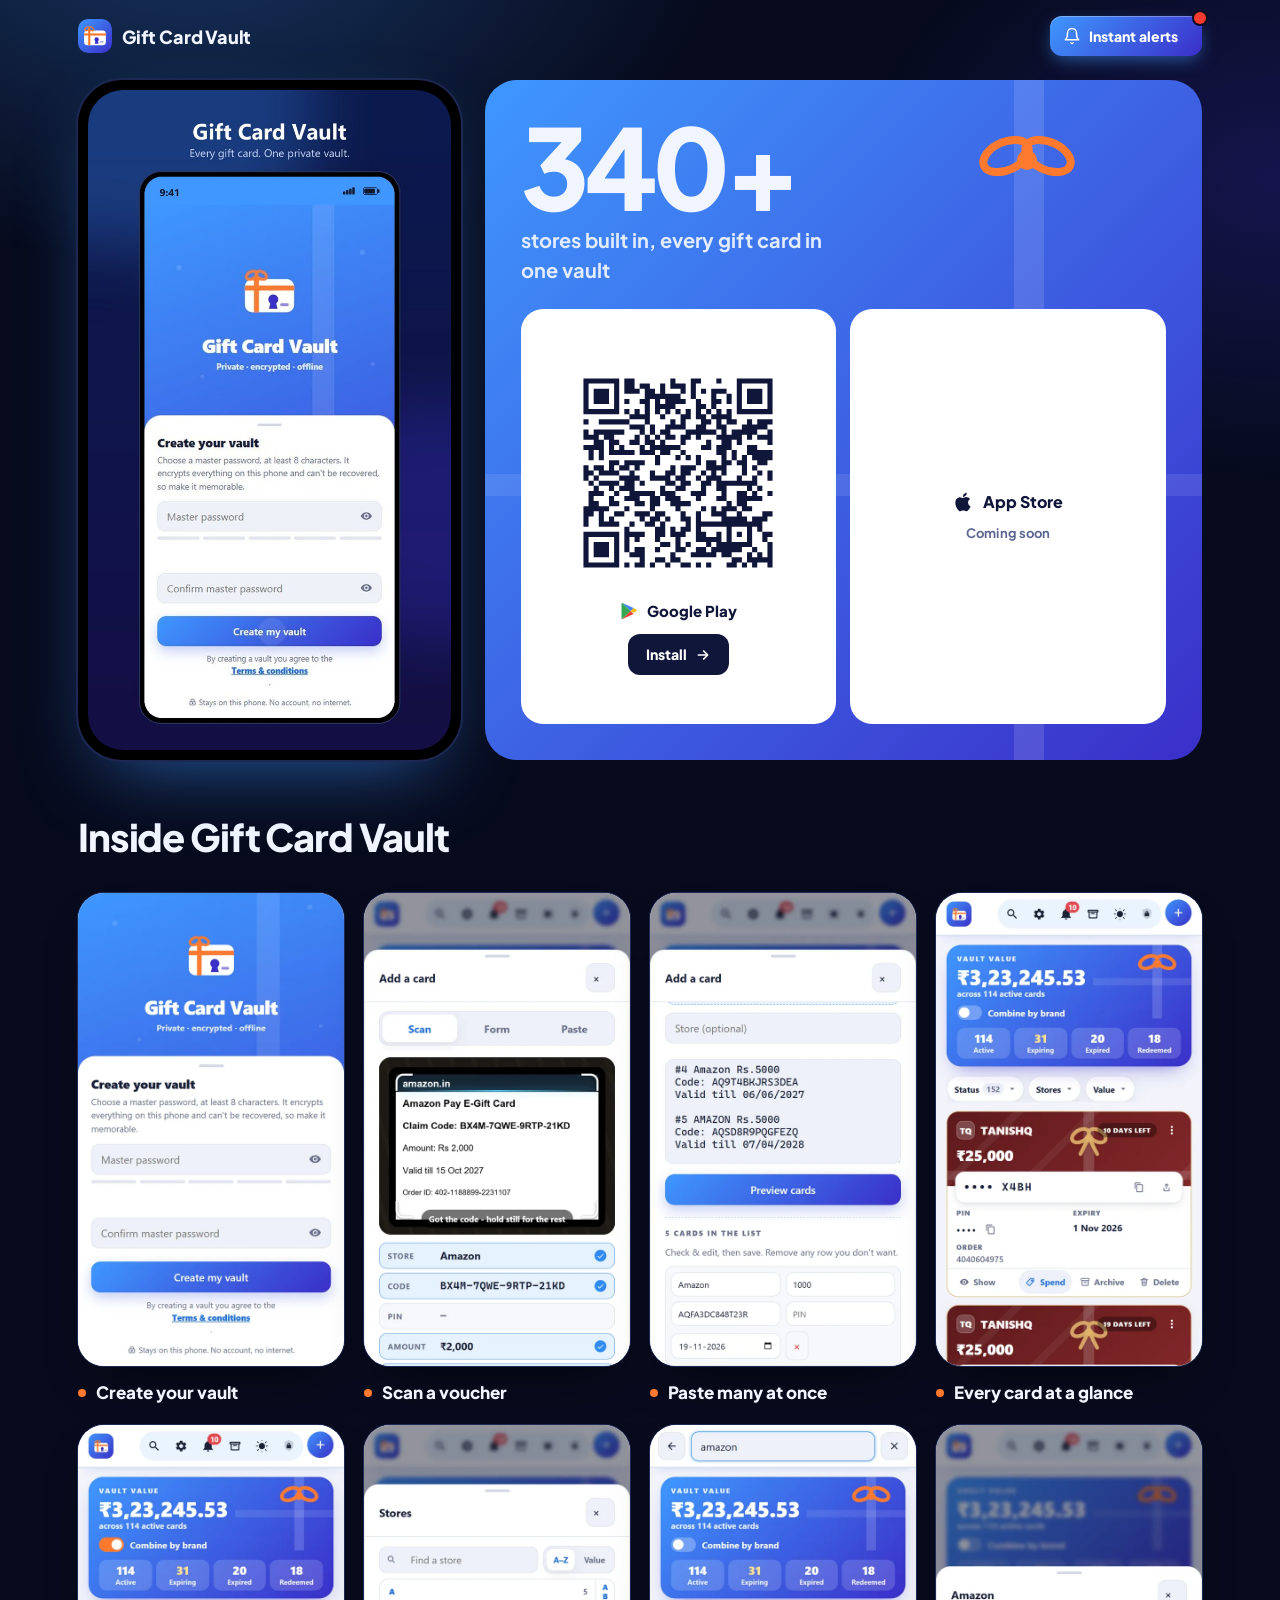
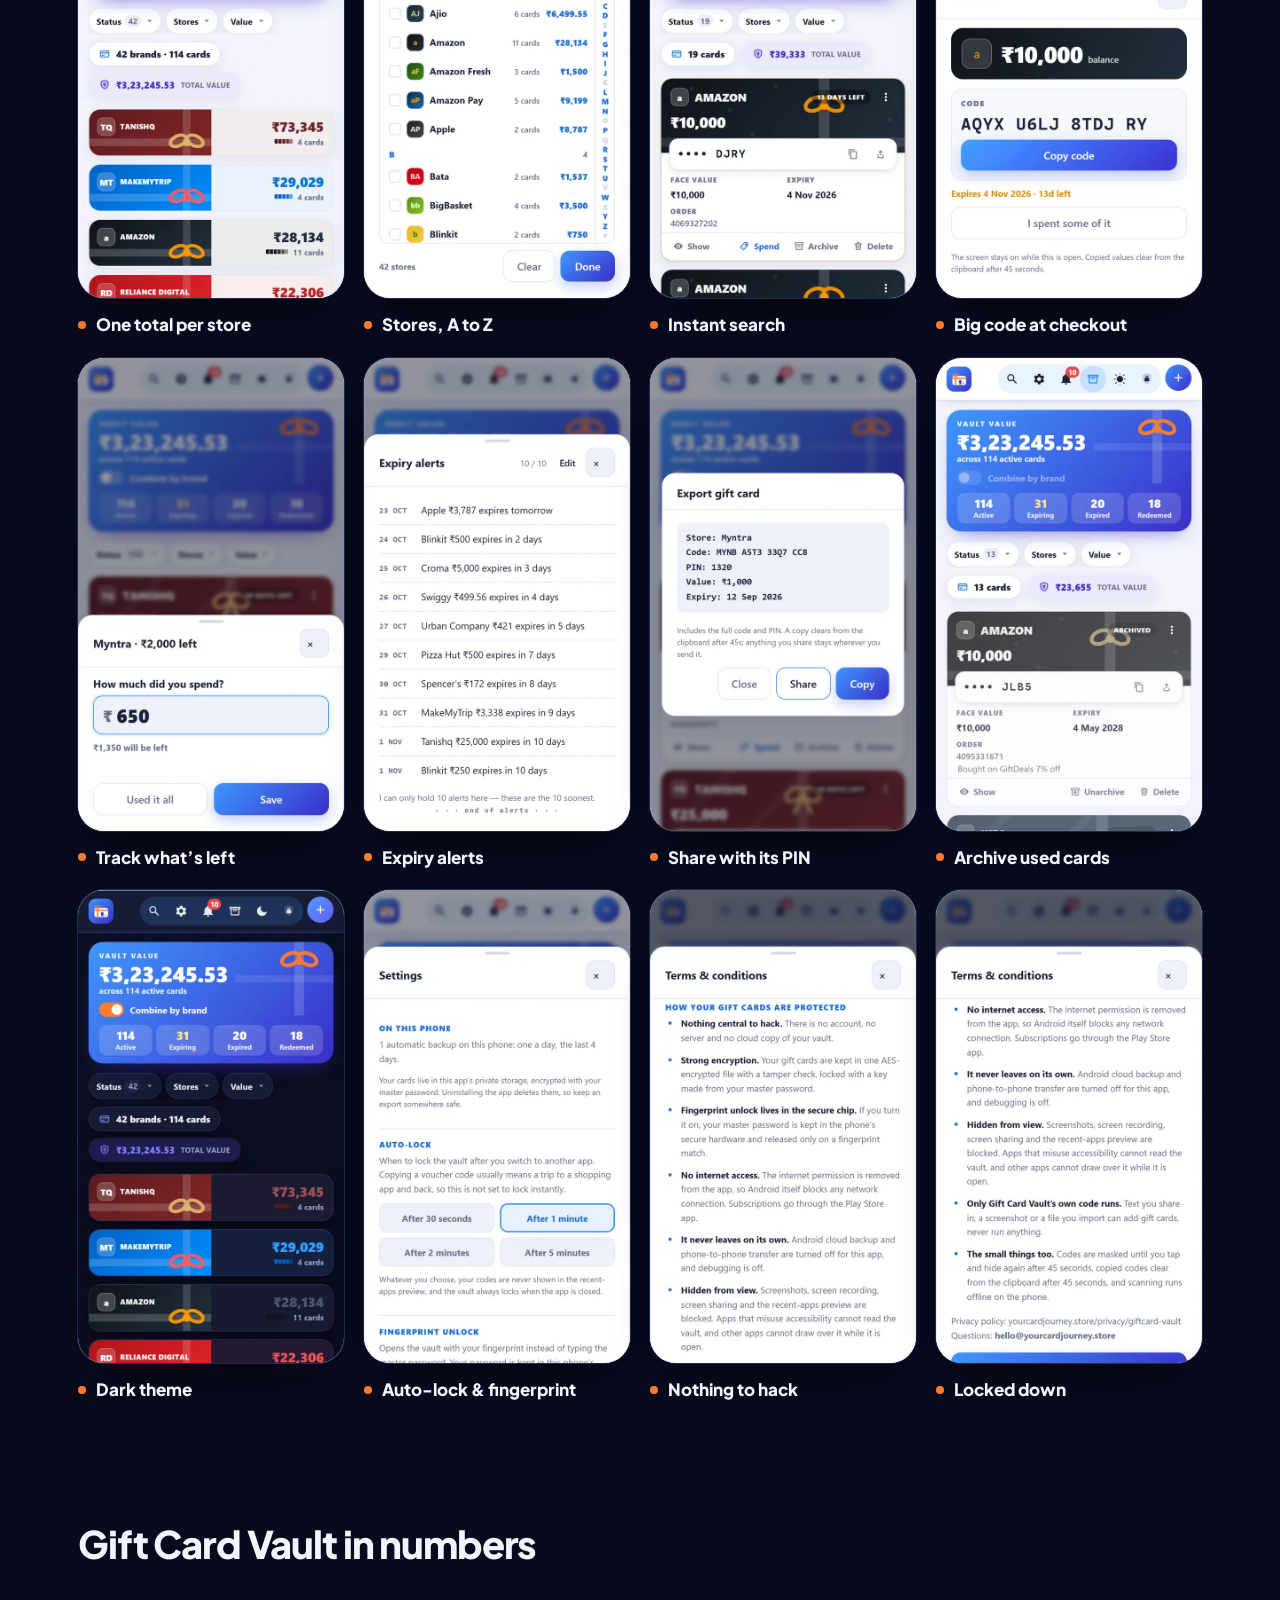
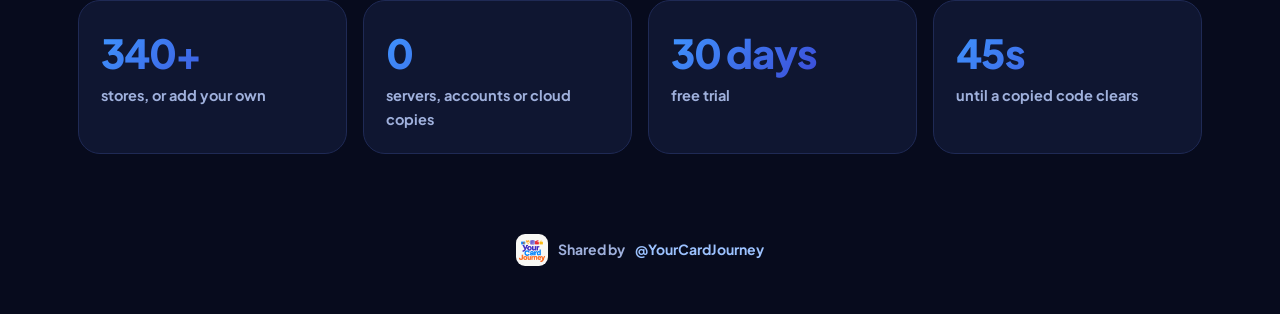
==== index.html @ 7cf3e516 "Header: Instant alerts bell (WhatsApp channel) with red badge Same bell as the other boards, filled " ====
<!doctype html>
<html lang="en">
<head>
<meta charset="utf-8">
<meta name="viewport" content="width=device-width, initial-scale=1">
<title>Gift Card Vault at a Glance</title>
<meta name="description" content="Gift Card Vault by YourCardJourney. Every gift card, one total per store, expiry alerts. Offline and encrypted.">
<meta name="color-scheme" content="dark">
<!-- Link preview for WhatsApp, X, LinkedIn -->
<meta property="og:type" content="website">
<meta property="og:site_name" content="YourCardJourney">
<meta property="og:url" content="https://giftcardvault.yourcardjourney.store/">
<meta property="og:title" content="Gift Card Vault: every gift card, one total per store">
<meta property="og:description" content="340+ stores built in. Scan or paste vouchers, see each store's total, get expiry alerts. No internet, no account, no cloud.">
<meta property="og:image" content="https://giftcardvault.yourcardjourney.store/assets/og-gift.jpg">
<meta property="og:image:secure_url" content="https://giftcardvault.yourcardjourney.store/assets/og-gift.jpg">
<meta property="og:image:type" content="image/jpeg">
<meta property="og:image:width" content="1200">
<meta property="og:image:height" content="630">
<meta property="og:image:alt" content="Gift Card Vault app screens: every gift card, one total per store">
<meta name="twitter:card" content="summary_large_image">
<meta name="twitter:site" content="@YourCardJourney">
<meta name="twitter:title" content="Gift Card Vault: every gift card, one total per store">
<meta name="twitter:description" content="340+ stores built in. No internet, no account, no cloud.">
<meta name="twitter:image" content="https://giftcardvault.yourcardjourney.store/assets/og-gift.jpg">
<link rel="icon" href="assets/favicon.svg" type="image/svg+xml">
<link rel="preconnect" href="https://fonts.googleapis.com">
<link rel="preconnect" href="https://fonts.gstatic.com" crossorigin>
<link href="https://fonts.googleapis.com/css2?family=Plus+Jakarta+Sans:wght@500;700;800&display=swap" rel="stylesheet">
<style>
/* Gift Card Vault's "Ocean" (#3f97ff -> #3a2fc9) with the ribbon orange -
   the same page as cardvault.yourcardjourney.store, in this app's colours. */
:root{
  --bg:#070b1d; --panel:#0f1631; --line:#1f2a55;
  --text:#f1f5ff; --muted:#9fb0dc;
  --o1:#3f97ff; --o2:#3d63e4; --o3:#3a2fc9; --ribbon:#ff7a2f;
  --grad:linear-gradient(135deg,var(--o1),var(--o2) 50%,var(--o3));
  --hero-h:clamp(460px,76vh,680px);
}
*{box-sizing:border-box;margin:0}
body{background:var(--bg);color:var(--text);font:500 16px/1.5 "Plus Jakarta Sans",system-ui,sans-serif;-webkit-font-smoothing:antialiased;overflow-x:hidden}
body::before{content:"";position:fixed;inset:0;z-index:-1;pointer-events:none;
  background:radial-gradient(900px 600px at 15% -10%,rgba(63,151,255,.30),transparent 60%),
             radial-gradient(700px 500px at 100% 20%,rgba(58,47,201,.28),transparent 60%)}
img{display:block;max-width:100%}
.wrap{max-width:1180px;margin:0 auto;padding:0 16px}
@media(min-width:720px){.wrap{padding:0 28px}}

/* header */
.top{display:flex;align-items:center;gap:10px;height:72px}
.top img{width:34px;height:34px;border-radius:10px}
.top b{font-weight:800;font-size:18px;letter-spacing:-.01em;white-space:nowrap}

/* instant alerts: the WhatsApp channel, the same bell as the other boards -
   filled in this app's colours, halo pulse, a swing every few seconds, red badge */
.alert{margin-left:auto;position:relative;isolation:isolate;display:inline-flex;align-items:center;gap:8px;height:40px;padding:0 16px 0 13px;border-radius:12px;background:var(--grad);color:#fff;text-decoration:none;font-weight:800;font-size:14px;white-space:nowrap;box-shadow:0 6px 18px -4px rgba(63,151,255,.6),inset 0 1px 0 rgba(255,255,255,.3);transition:transform .25s cubic-bezier(.34,1.56,.64,1)}
.alert:hover{transform:translateY(-1px) scale(1.04)}
.alert::after{content:"";position:absolute;inset:0;border-radius:inherit;z-index:-1;animation:alertHalo 2.4s ease-out infinite}
.alert svg{width:18px;height:18px;overflow:visible;transform-origin:12px 3px;animation:alertSwing 4.8s ease-in-out infinite}
.alert i{position:absolute;top:-4px;right:-4px;width:12px;height:12px;border-radius:50%;background:#ff3b30;box-shadow:0 0 0 2px var(--bg);animation:alertBadge 2.4s ease-in-out infinite}
@keyframes alertHalo{0%{box-shadow:0 0 0 0 rgba(63,151,255,.55)}70%,100%{box-shadow:0 0 0 10px rgba(63,151,255,0)}}
@keyframes alertSwing{0%,72%,100%{transform:rotate(0)}76%{transform:rotate(18deg)}80%{transform:rotate(-15deg)}84%{transform:rotate(10deg)}88%{transform:rotate(-6deg)}92%{transform:rotate(2deg)}}
@keyframes alertBadge{0%,100%{transform:scale(1)}50%{transform:scale(1.18)}}
@media(max-width:400px){.alert{gap:6px;padding:0 12px 0 10px;font-size:13px}}
@media(prefers-reduced-motion:reduce){.alert::after,.alert svg,.alert i{animation:none}}

/* hero: the phone and the store panel, same height */
.hero{display:grid;gap:20px;padding:8px 0 64px}
@media(min-width:900px){.hero{grid-template-columns:auto 1fr;height:var(--hero-h);gap:24px}}
.phone{position:relative;height:var(--hero-h);aspect-ratio:1080/1920;margin:0 auto;border-radius:44px;padding:10px;background:#000;box-shadow:0 0 0 2px #1d2852,0 30px 80px -30px rgba(63,151,255,.65)}
@media(max-width:899px){.phone{height:auto;width:min(340px,86vw)}}
.phone video{width:100%;height:100%;object-fit:cover;border-radius:35px;background:#000}

.stores{display:flex;flex-direction:column;border-radius:32px;background:var(--grad);padding:clamp(20px,3vw,36px);position:relative;overflow:hidden}
/* the gift ribbon, crossing the panel like a wrapped present */
.stores::before{content:"";position:absolute;right:22%;top:-10%;bottom:-10%;width:clamp(22px,2.4vw,30px);background:rgba(255,255,255,.12)}
.stores::after{content:"";position:absolute;left:-10%;right:-10%;top:58%;height:clamp(16px,1.8vw,22px);background:rgba(255,255,255,.09)}
.bow{position:absolute;right:calc(22% - 38px);top:clamp(18px,4vw,42px);width:clamp(84px,9vw,110px);z-index:1}
.big{position:relative;z-index:1}
.big .n{font-size:clamp(64px,9vw,112px);font-weight:800;line-height:.9;letter-spacing:-.05em}
.big .l{font-size:clamp(16px,1.7vw,20px);font-weight:700;color:#e3ecff;margin-top:8px;max-width:22ch}
.soon{position:relative;z-index:1;display:grid;grid-template-columns:1fr 1fr;gap:14px;margin-top:auto;padding-top:24px}
.chip{background:#fff;color:#10163a;border-radius:22px;padding:clamp(16px,2vw,24px);display:flex;flex-direction:column;align-items:center;justify-content:center;gap:10px;text-align:center}
.chip span{display:flex;align-items:center;gap:8px;font-weight:800;font-size:16px}
.chip svg{width:22px;height:22px}
.chip small{font-weight:700;font-size:13px;color:#5a6690;letter-spacing:.02em}
@media(min-width:900px){.soon{flex:1;min-height:0}.chip{min-height:0}}
.qr{background:#fff;color:#10163a;border-radius:22px;padding:clamp(12px,1.6vw,18px);text-decoration:none;display:flex;flex-direction:column;align-items:center;justify-content:center;gap:12px;transition:transform .15s}
.qr:hover{transform:translateY(-2px)}
.qr img{width:100%;max-width:240px;aspect-ratio:1;image-rendering:pixelated}
.qr span{display:flex;align-items:center;gap:8px;font-weight:800;font-size:15px}
.qr svg{width:20px;height:20px}
.qr .install{display:inline-flex;align-items:center;gap:8px;background:#10163a;color:#fff;font-weight:800;font-size:14px;padding:10px 18px;border-radius:12px;transition:background .15s}
.qr:hover .install{background:#3d63e4}
.qr .install .arr{width:16px;height:16px}
@media(min-width:900px){.qr{min-height:0}.qr img{width:auto;height:clamp(110px,calc(var(--hero-h) - 410px),230px)}}

/* screens */
section{padding:56px 0}
h2{font-size:clamp(26px,3.4vw,38px);font-weight:800;letter-spacing:-.03em;margin-bottom:28px}
.feats{display:grid;grid-template-columns:repeat(4,1fr);gap:20px}
@media(max-width:1000px){.feats{grid-template-columns:repeat(2,1fr)}}
@media(max-width:560px){.feats{display:flex;overflow-x:auto;scroll-snap-type:x mandatory;margin:0 -16px;padding:0 16px 8px;scrollbar-width:none}.feats::-webkit-scrollbar{display:none}.feat{flex:none;width:78vw;scroll-snap-align:center}}
.feat figure{aspect-ratio:1080/1920;border-radius:26px;overflow:hidden;background:#f2f4fb;box-shadow:0 0 0 1px var(--line),0 24px 50px -24px rgba(0,0,0,.8)}
.feat figure img{width:100%;height:100%;object-fit:cover;object-position:top}
.feat p{margin-top:14px;font-weight:800;font-size:17px;display:flex;align-items:center;gap:10px}
.feat p i{width:8px;height:8px;border-radius:50%;background:var(--ribbon);flex:none}

/* the numbers that matter, no prose */
.facts{display:grid;grid-template-columns:repeat(4,1fr);gap:16px}
@media(max-width:820px){.facts{grid-template-columns:repeat(2,1fr)}}
.fact{padding:22px;border-radius:22px;background:var(--panel);border:1px solid var(--line)}
.fact b{display:block;font-size:clamp(28px,3.4vw,40px);font-weight:800;letter-spacing:-.03em;background:var(--grad);-webkit-background-clip:text;background-clip:text;color:transparent}
.fact span{color:var(--muted);font-weight:700;font-size:14.5px}

footer{padding:24px 0 48px;text-align:center;color:var(--muted);font-weight:700;font-size:14px;display:flex;justify-content:center;align-items:center;gap:10px}
footer img{width:32px;height:32px;border-radius:9px}
footer a{color:#9cc2ff;text-decoration:none}
</style>
</head>
<body>
<div class="wrap">

  <header class="top"><img src="assets/favicon.svg" alt=""><b>Gift Card Vault</b>
    <!-- Instant alerts: the WhatsApp channel every broadcast goes to. -->
    <a class="alert" href="https://www.whatsapp.com/channel/0029Vb6gU8QIt5rqf5Yxao0n" target="_blank" rel="noopener" title="Instant alerts on WhatsApp" aria-label="Get instant alerts on our WhatsApp channel">
      <svg viewBox="0 0 24 24" fill="none" stroke="currentColor" stroke-width="2" stroke-linecap="round" stroke-linejoin="round" aria-hidden="true"><path d="M6 8a6 6 0 0 1 12 0c0 7 3 9 3 9H3s3-2 3-9"/><path d="M10.3 21a1.94 1.94 0 0 0 3.4 0"/></svg>
      Instant alerts<i aria-hidden="true"></i>
    </a>
  </header>

  <div class="hero">
    <div class="phone">
      <video id="demo" src="assets/demo.mp4" poster="assets/poster.jpg" muted loop playsinline autoplay preload="metadata" aria-label="Gift Card Vault demo"></video>
    </div>

    <div class="stores">
      <svg class="bow" viewBox="0 0 110 70" aria-hidden="true"><g fill="none" stroke="#ff7a2f" stroke-width="8"><ellipse cx="34" cy="34" rx="24" ry="14" transform="rotate(-24 34 34)"/><ellipse cx="76" cy="34" rx="24" ry="14" transform="rotate(24 76 34)"/></g><circle cx="55" cy="38" r="10" fill="#ff7a2f"/></svg>
      <div class="big"><div class="n">340+</div><div class="l">stores built in, every gift card in one vault</div></div>
      <div class="soon">
        <a class="qr" href="https://play.google.com/store/apps/details?id=com.yourcardjourney.giftcardvault" target="_blank" rel="noopener">
          <img src="assets/qr-android.svg" alt="QR code for Google Play">
          <span><svg viewBox="0 0 24 24"><path fill="#34a853" d="M3.6 2.2 13.8 12 3.6 21.8c-.4-.2-.6-.6-.6-1.1V3.3c0-.5.2-.9.6-1.1Z"/><path fill="#fbbc04" d="m17.5 8.3 3.2 1.8c.9.5.9 1.8 0 2.3l-3.2 1.8-3.7-2.2Z"/><path fill="#4285f4" d="M13.8 12 3.6 2.2 17.5 8.3Z"/><path fill="#ea4335" d="M13.8 12 17.5 15.7 3.6 21.8Z"/></svg>Google Play</span>
          <span class="install">Install<svg class="arr" viewBox="0 0 24 24" fill="none" stroke="currentColor" stroke-width="2.5" stroke-linecap="round" stroke-linejoin="round"><path d="M5 12h14M13 6l6 6-6 6"/></svg></span>
        </a>
        <div class="chip">
          <span><svg viewBox="0 0 24 24" fill="#10163a"><path d="M16.4 12.6c0-2.6 2.1-3.8 2.2-3.9-1.2-1.8-3.1-2-3.7-2-1.6-.2-3.1.9-3.9.9-.8 0-2-.9-3.4-.9-1.7 0-3.3 1-4.2 2.6-1.8 3.1-.5 7.7 1.3 10.2.9 1.2 1.9 2.6 3.2 2.6 1.3-.1 1.8-.8 3.3-.8s2 .8 3.4.8 2.2-1.3 3.1-2.5c1-1.4 1.4-2.8 1.4-2.9-.1 0-2.7-1-2.7-4.1ZM13.9 5c.7-.9 1.2-2 1-3.2-1 0-2.3.7-3 1.6-.7.8-1.3 2-1.1 3.1 1.2.1 2.4-.6 3.1-1.5Z"/></svg>App Store</span>
          <small>Coming soon</small>
        </div>
      </div>
    </div>
  </div>

  <section>
    <h2>Inside Gift Card Vault</h2>
    <div class="feats">
      <div class="feat"><figure><img src="assets/00-welcome.webp" alt="" loading="lazy"></figure><p><i></i>Create your vault</p></div>
      <div class="feat"><figure><img src="assets/04-scan.webp" alt="" loading="lazy"></figure><p><i></i>Scan a voucher</p></div>
      <div class="feat"><figure><img src="assets/08-paste.webp" alt="" loading="lazy"></figure><p><i></i>Paste many at once</p></div>
      <div class="feat"><figure><img src="assets/01-home.webp" alt="" loading="lazy"></figure><p><i></i>Every card at a glance</p></div>
      <div class="feat"><figure><img src="assets/02-combine.webp" alt="" loading="lazy"></figure><p><i></i>One total per store</p></div>
      <div class="feat"><figure><img src="assets/03-stores.webp" alt="" loading="lazy"></figure><p><i></i>Stores, A to Z</p></div>
      <div class="feat"><figure><img src="assets/09-search.webp" alt="" loading="lazy"></figure><p><i></i>Instant search</p></div>
      <div class="feat"><figure><img src="assets/05-checkout.webp" alt="" loading="lazy"></figure><p><i></i>Big code at checkout</p></div>
      <div class="feat"><figure><img src="assets/10-spend.webp" alt="" loading="lazy"></figure><p><i></i>Track what&rsquo;s left</p></div>
      <div class="feat"><figure><img src="assets/06-alerts.webp" alt="" loading="lazy"></figure><p><i></i>Expiry alerts</p></div>
      <div class="feat"><figure><img src="assets/07-export.webp" alt="" loading="lazy"></figure><p><i></i>Share with its PIN</p></div>
      <div class="feat"><figure><img src="assets/11-archive.webp" alt="" loading="lazy"></figure><p><i></i>Archive used cards</p></div>
      <div class="feat"><figure><img src="assets/12-dark.webp" alt="" loading="lazy"></figure><p><i></i>Dark theme</p></div>
      <div class="feat"><figure><img src="assets/13-settings.webp" alt="" loading="lazy"></figure><p><i></i>Auto-lock &amp; fingerprint</p></div>
      <div class="feat"><figure><img src="assets/14-security-a.webp" alt="" loading="lazy"></figure><p><i></i>Nothing to hack</p></div>
      <div class="feat"><figure><img src="assets/15-security-b.webp" alt="" loading="lazy"></figure><p><i></i>Locked down</p></div>
    </div>
  </section>

  <section>
    <h2>Gift Card Vault in numbers</h2>
    <div class="facts">
      <div class="fact"><b>340+</b><span>stores, or add your own</span></div>
      <div class="fact"><b>0</b><span>servers, accounts or cloud copies</span></div>
      <div class="fact"><b>30 days</b><span>free trial</span></div>
      <div class="fact"><b>45s</b><span>until a copied code clears</span></div>
    </div>
  </section>

</div>

<footer><img src="assets/ycj.png" alt="">Shared by <a href="https://x.com/YourCardJourney" target="_blank" rel="noopener">@YourCardJourney</a></footer>
</body>
</html>
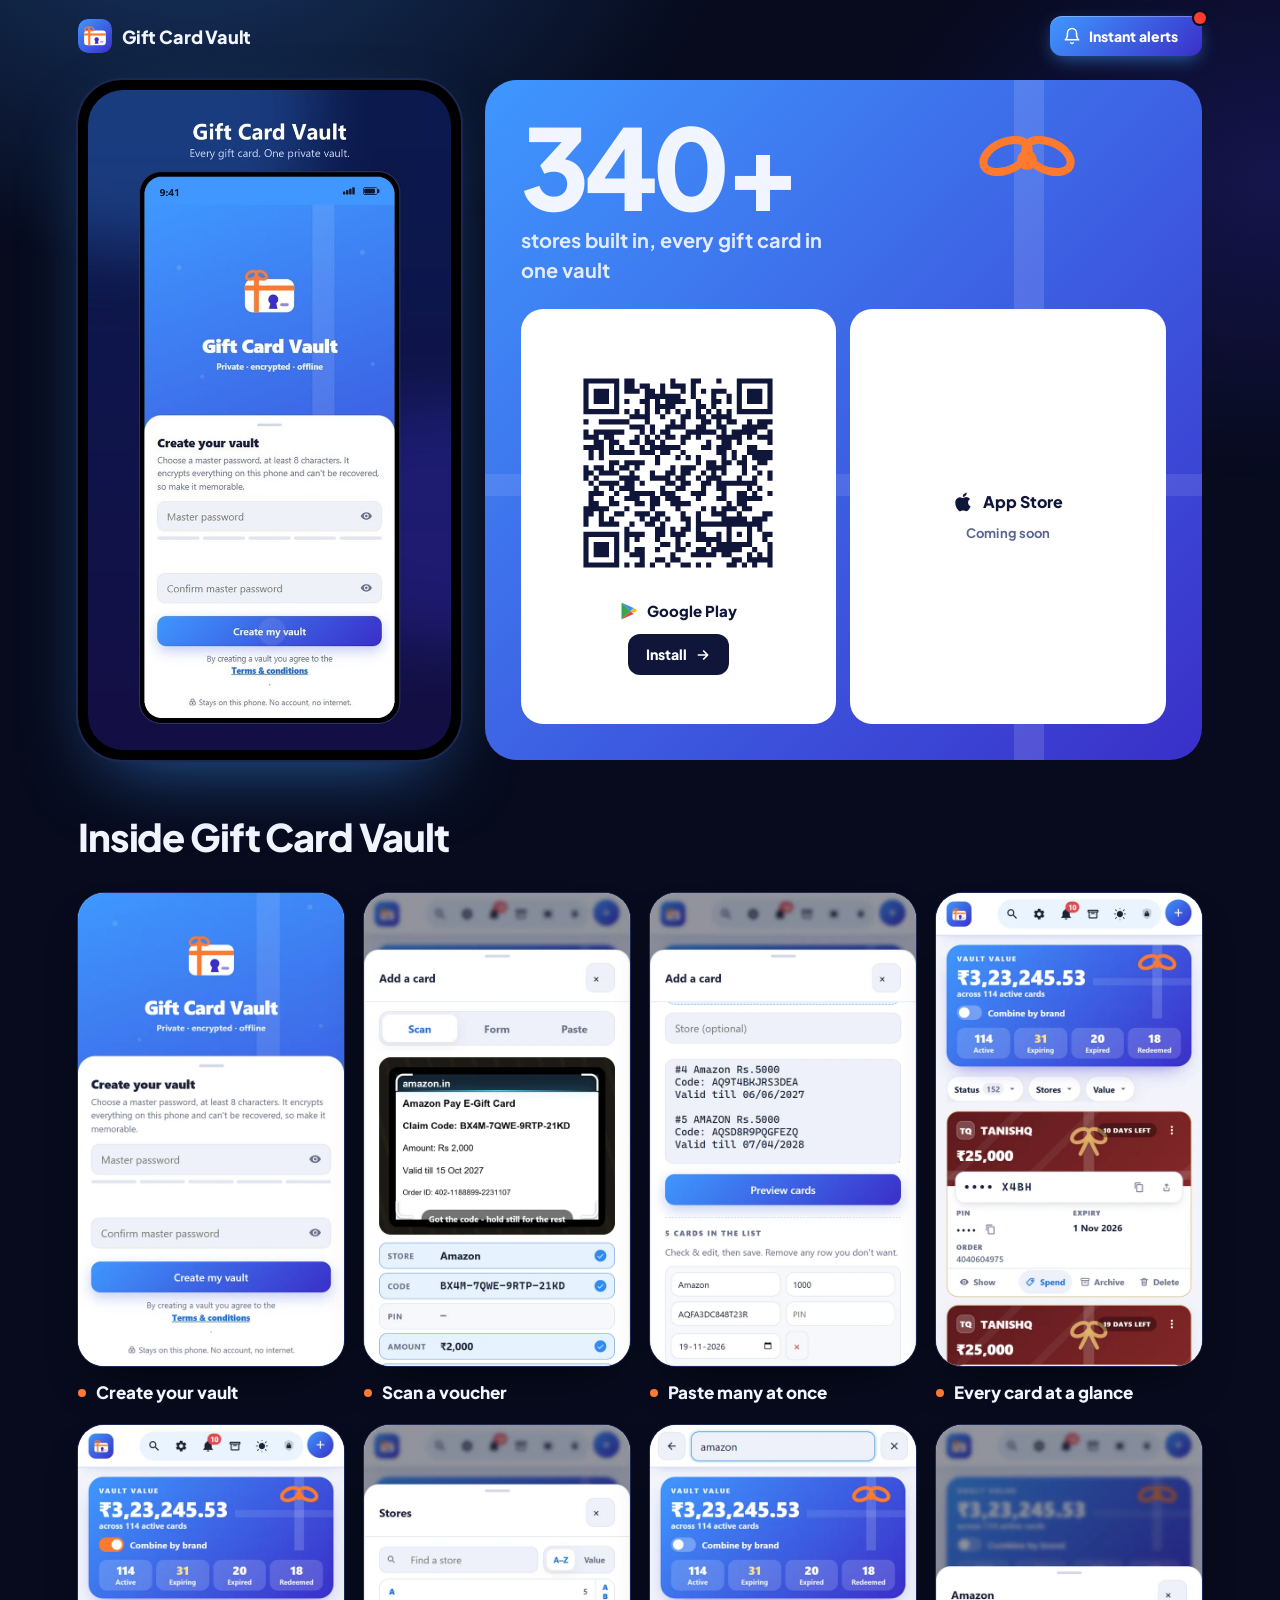
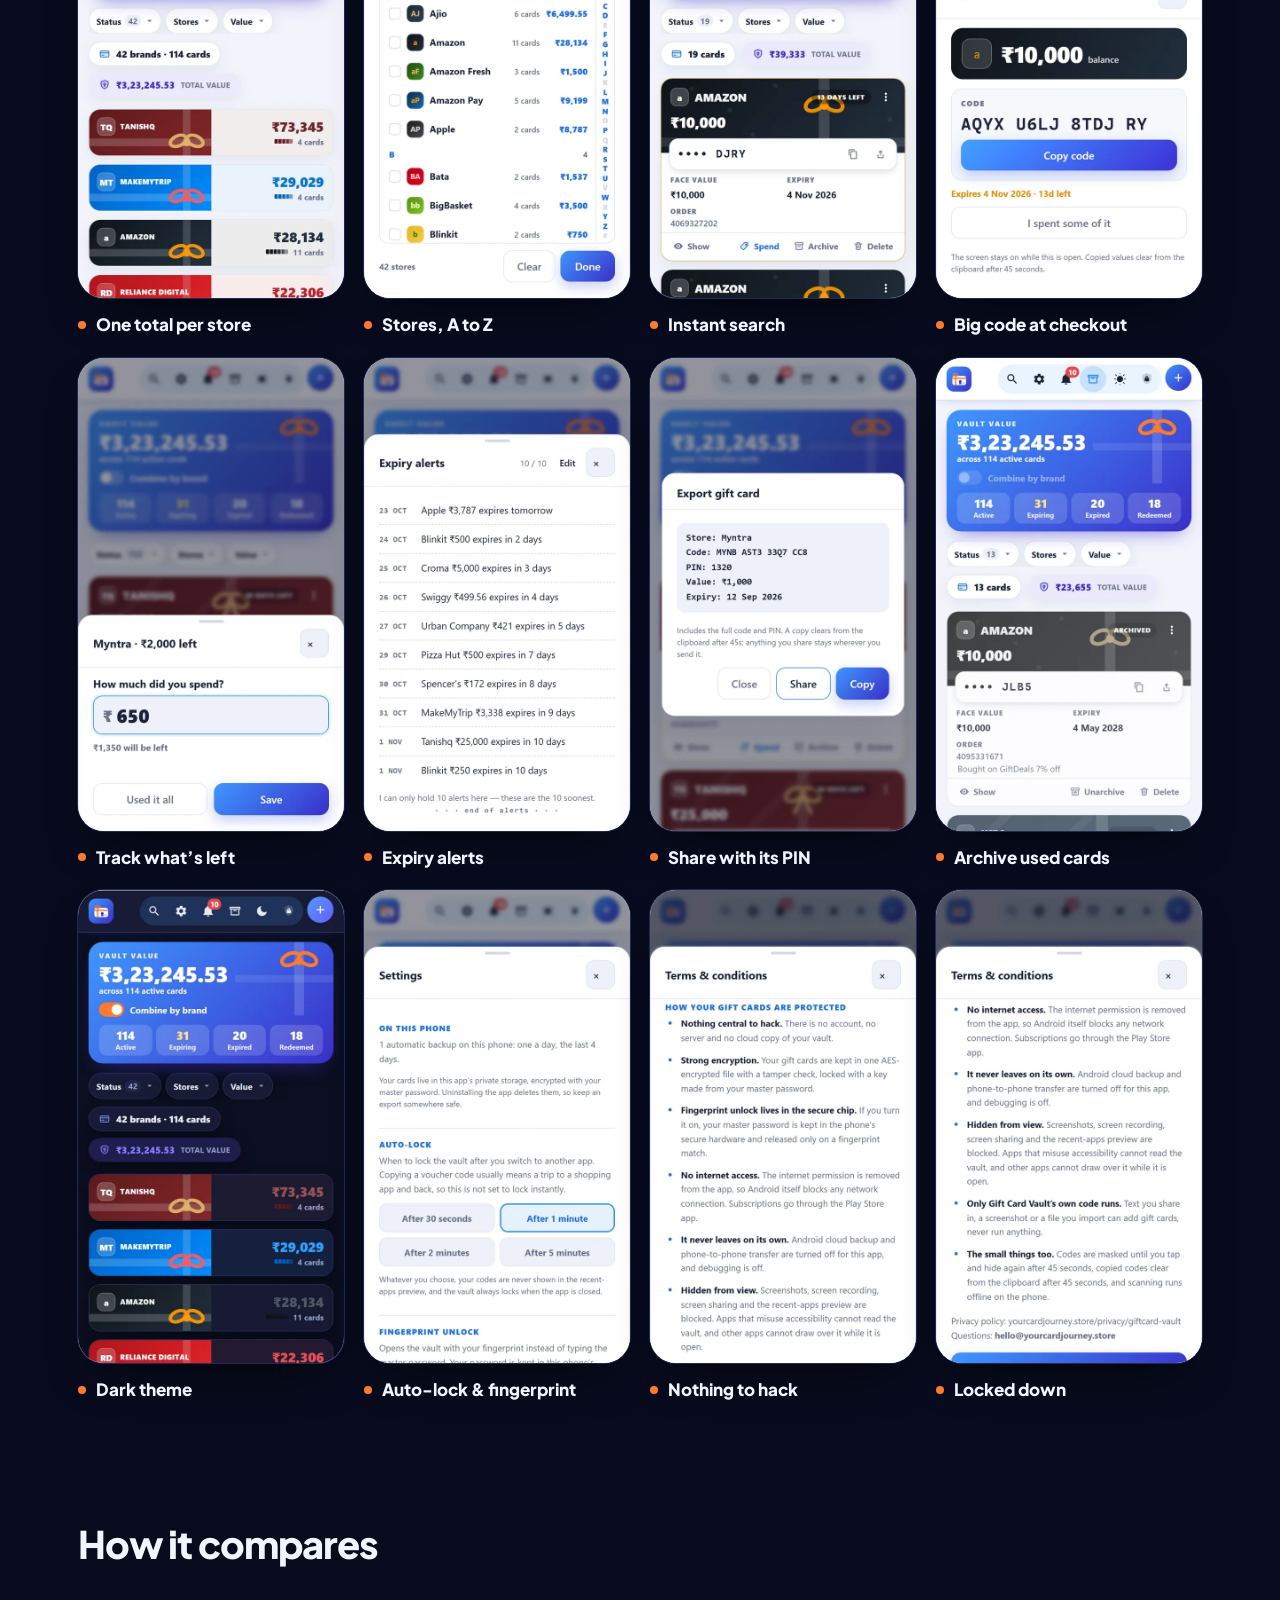
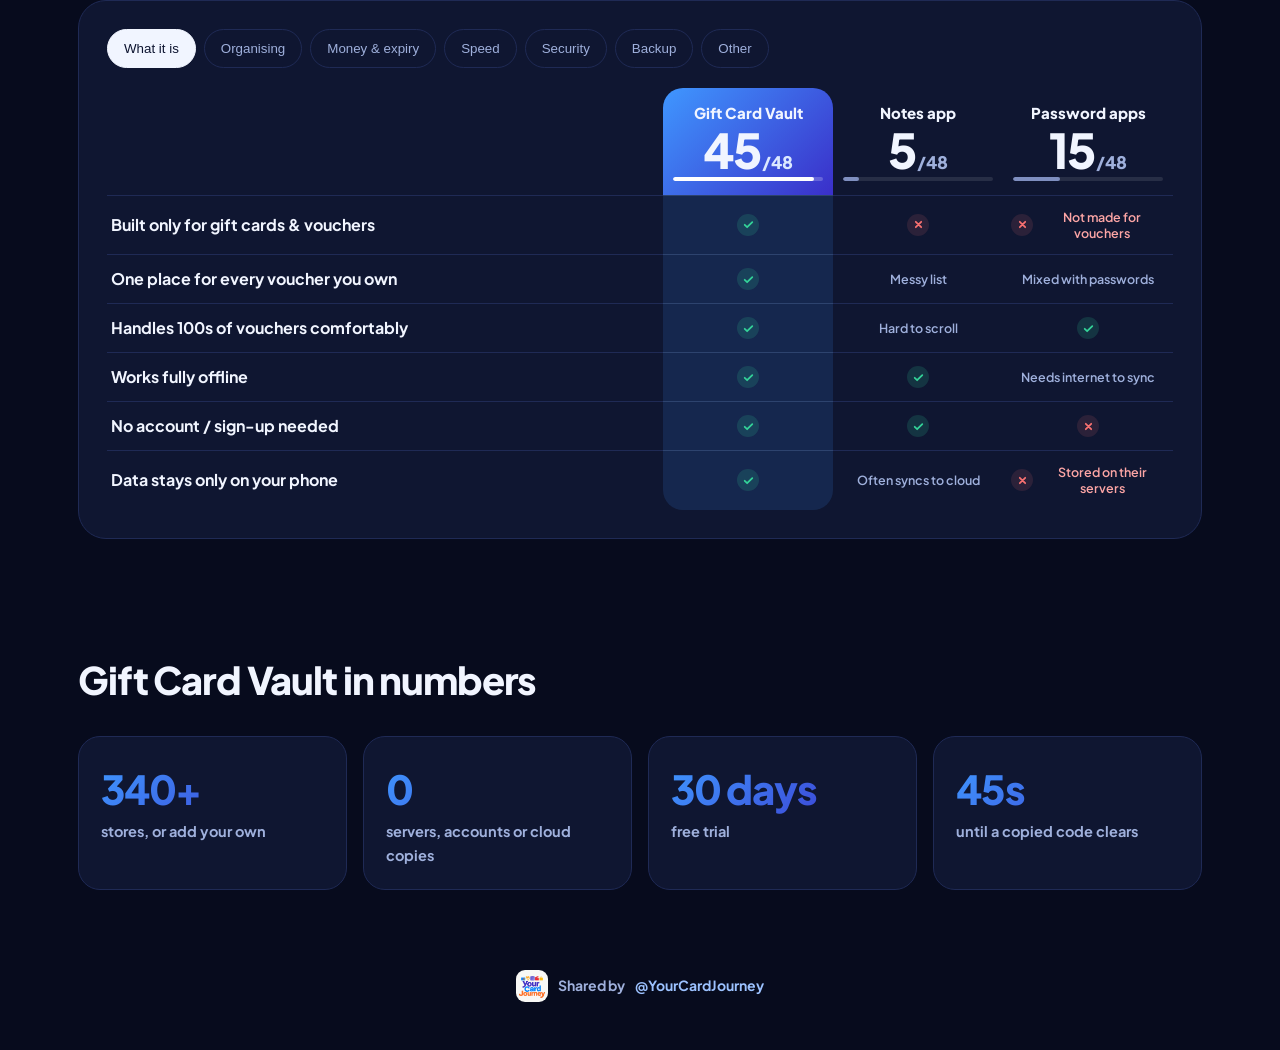
==== commit 36c7866f: "Add How it compares section: score headers + category tabs Co-Authored-By: Claude Opus 5.5 <noreply@" ====
--- a/index.html
+++ b/index.html
@@ -113,6 +113,39 @@
 .fact b{display:block;font-size:clamp(28px,3.4vw,40px);font-weight:800;letter-spacing:-.03em;background:var(--grad);-webkit-background-clip:text;background-clip:text;color:transparent}
 .fact span{color:var(--muted);font-weight:700;font-size:14.5px}
 
+/* comparison: score headers + one category at a time */
+.vs{border-radius:28px;background:var(--panel);border:1px solid var(--line);padding:clamp(14px,2.4vw,28px);--cols:minmax(0,1fr) repeat(3,clamp(70px,15vw,170px))}
+.vs-tabs{display:flex;gap:8px;overflow-x:auto;scrollbar-width:none;margin:0 calc(-1*clamp(14px,2.4vw,28px)) 20px;padding:0 clamp(14px,2.4vw,28px)}
+.vs-tabs::-webkit-scrollbar{display:none}
+.vs-tabs button{flex:none;border:1px solid var(--line);background:transparent;color:var(--muted);font:700 14px/1 inherit;padding:11px 16px;border-radius:999px;cursor:pointer;transition:background .2s,color .2s,border-color .2s}
+.vs-tabs button:hover{color:var(--text)}
+.vs-tabs button[aria-selected=true]{background:var(--text);border-color:var(--text);color:#0d1430}
+.vs-head,.vs-row{display:grid;grid-template-columns:var(--cols);align-items:stretch}
+.vs-head>div{display:flex;flex-direction:column;justify-content:flex-end;gap:6px;padding:16px 10px 14px;text-align:center}
+.vs-head .who{font-weight:800;font-size:clamp(12px,1.4vw,15px);line-height:1.2}
+.vs-head .sc{font-weight:800;font-size:clamp(28px,4vw,48px);line-height:.9;letter-spacing:-.04em}
+.vs-head .sc small{font-size:.36em;color:var(--muted);letter-spacing:0;margin-left:2px}
+.vs-head .bar{height:4px;border-radius:4px;background:rgba(255,255,255,.1);overflow:hidden}
+.vs-head .bar i{display:block;height:100%;width:0;border-radius:inherit;background:#7f8fc0;transition:width 1.1s cubic-bezier(.2,.8,.2,1)}
+.vs.seen .vs-head .bar i{width:var(--w)}
+.vs-head .cv{background:var(--grad);border-radius:20px 20px 0 0}
+.vs-head .cv .sc small{color:#dbe8ff}
+.vs-head .cv .bar{background:rgba(255,255,255,.22)}
+.vs-head .cv .bar i{background:#fff}
+.vs-row>div{display:flex;align-items:center;justify-content:center;gap:6px;padding:13px 8px;border-top:1px solid var(--line);text-align:center;font-size:12.5px;line-height:1.3;color:var(--muted);font-weight:600}
+.vs-row>div:first-child{justify-content:flex-start;text-align:left;font-size:clamp(13.5px,1.5vw,16px);color:var(--text);font-weight:700;padding-left:4px}
+.vs-row .cv{background:rgba(63,151,255,.14);border-top-color:rgba(156,194,255,.18)}
+.vs-row:last-child .cv{border-radius:0 0 20px 20px}
+.vs-row{animation:rowin .45s cubic-bezier(.2,.8,.2,1) both;animation-delay:calc(var(--i)*35ms)}
+@keyframes rowin{from{opacity:0;transform:translateY(8px)}}
+.ok,.no{flex:none;width:22px;height:22px;border-radius:50%;display:grid;place-items:center}
+.ok{background:rgba(52,211,153,.16);color:#34d399}
+.no{background:rgba(248,113,113,.12);color:#f87171}
+.ok svg,.no svg{width:13px;height:13px}
+.vs-row .t-ok{color:#6ee7b7}.vs-row .t-no{color:#fca5a5}
+@media(max-width:620px){.vs-row>div{flex-direction:column;gap:4px;font-size:11px;padding:11px 4px}.vs-row>div:first-child{flex-direction:row}}
+
+
 footer{padding:24px 0 48px;text-align:center;color:var(--muted);font-weight:700;font-size:14px;display:flex;justify-content:center;align-items:center;gap:10px}
 footer img{width:32px;height:32px;border-radius:9px}
 footer a{color:#9cc2ff;text-decoration:none}
@@ -174,6 +207,15 @@
   </section>
 
   <section>
+    <h2>How it compares</h2>
+    <div class="vs" id="vs">
+      <div class="vs-tabs" role="tablist" id="vs-tabs"></div>
+      <div class="vs-head" id="vs-head"></div>
+      <div id="vs-body"></div>
+    </div>
+  </section>
+
+  <section>
     <h2>Gift Card Vault in numbers</h2>
     <div class="facts">
       <div class="fact"><b>340+</b><span>stores, or add your own</span></div>
@@ -186,5 +228,107 @@
 </div>
 
 <footer><img src="assets/ycj.png" alt="">Shared by <a href="https://x.com/YourCardJourney" target="_blank" rel="noopener">@YourCardJourney</a></footer>
+<script>
+// Comparison. Cell: 1 = yes, 0 = no, "text" = partly, "1:text" / "0:text" = yes / no with a note
+const VS = {
+  'What it is': [
+    ['Built only for gift cards & vouchers', 1, 0, '0:Not made for vouchers'],
+    ['One place for every voucher you own', 1, 'Messy list', 'Mixed with passwords'],
+    ['Handles 100s of vouchers comfortably', 1, 'Hard to scroll', 1],
+    ['Works fully offline', 1, 1, 'Needs internet to sync'],
+    ['No account / sign-up needed', 1, 1, 0],
+    ['Data stays only on your phone', 1, 'Often syncs to cloud', '0:Stored on their servers'],
+  ],
+  'Organising': [
+    ['Store colours for 340+ Indian stores', 1, 0, 0],
+    ['Misspelt store names auto-corrected', 1, 0, 0],
+    ['Add your own store', 1, 'Type it yourself', 'Type it yourself'],
+    ['Store picker, A to Z with search', 1, 0, 0],
+    ['Filter by store / status', 1, 0, 'Basic folders'],
+    ['Search across all vouchers', 1, 1, 1],
+    ['Archive used vouchers (not delete)', 1, 0, 0],
+    ['Duplicate code refused', 1, 0, 0],
+    ['Quickly tell vouchers apart', '1:Store-colour tiles', '0:Plain text', '0:Plain list'],
+  ],
+  'Money & expiry': [
+    ['Total value of every voucher', 1, 0, 0],
+    ['Combined value per store', 1, 0, 0],
+    ['Balance left after part use', 1, 'Type it yourself', 0],
+    ['Spend keypad, no overspending', 1, 0, 0],
+    ['Expiry date tracked per voucher', 1, 'Type it yourself', 'Custom field'],
+    ['Expiring-soon alerts', '1:In-app bell', 0, 0],
+    ['Expired / redeemed counted apart', 1, 0, 0],
+  ],
+  'Speed': [
+    ['Checkout view: big code + PIN', 1, 'Scroll + select text', 'Several taps'],
+    ['One-tap copy of code / PIN', 1, 0, 1],
+    ['Scan a voucher with the camera', '1:Offline scan', 0, 0],
+    ['Read a voucher from a screenshot', '1:Offline', 0, 0],
+    ['Paste a voucher email, get cards', '1:Many at once', 0, 0],
+    ['Share an email or screenshot in', 1, 'Saved as text', 0],
+    ['Share one voucher with its PIN', 1, 'Copy text', 'Some apps'],
+    ['Browser autofill at checkout', 0, 0, '1:Main strength'],
+  ],
+  'Security': [
+    ['Encrypted storage', '1:AES', '0:Usually plain text', '1:AES'],
+    ['Master password to open', 1, 'Optional lock', 1],
+    ['Fingerprint / Face ID unlock', 1, 'Some apps', 1],
+    ['Auto-lock when idle', 1, 0, 1],
+    ['Codes masked by default', '1:Last 4 only', 0, 1],
+    ['Clipboard auto-clears after copy', '1:45 sec', 0, 1],
+    ['Screenshots / screen recording blocked', '1:Android', 0, 'Some apps'],
+    ['Hidden in recent-apps preview', 1, 0, 1],
+    ['No server for hackers to target', 1, 'Depends on sync', '0:Server-based'],
+    ['No internet permission at all', 1, 0, 0],
+  ],
+  'Backup': [
+    ['Encrypted export file you control', 1, 0, 1],
+    ['Automatic local backup copies', '1:Daily, last 4', 0, 'Cloud copy'],
+    ['Moves to a new phone', 'Via export file', 'Via cloud', 'Auto sync'],
+    ['Same data on many devices', '1:Via export & import', 'Via cloud', 1],
+    ['Android + iPhone', 1, 1, 1],
+  ],
+  'Other': [
+    ['Stores website passwords / logins', 0, 'Plain text', '1:Main job'],
+    ['Made for Indian stores & vouchers', 1, 0, 0],
+    ['Simple enough for anyone in family', 1, 1, 'Learning curve'],
+  ],
+};
+(() => {
+  const vs = document.getElementById('vs'), tabs = document.getElementById('vs-tabs'),
+        head = document.getElementById('vs-head'), body = document.getElementById('vs-body');
+  const who = ['Gift Card Vault', 'Notes app', 'Password apps'];
+  const rows = Object.values(VS).flat();
+  const yes = c => c === 1 || (typeof c === 'string' && c.startsWith('1:'));
+  const icon = {ok: '<path d="M5 12.5l4.5 4.5L19 7.5"/>', no: '<path d="M7 7l10 10M17 7L7 17"/>'};
+  const mark = k => `<span class="${k}"><svg viewBox="0 0 24 24" fill="none" stroke="currentColor" stroke-width="3.2" stroke-linecap="round" stroke-linejoin="round">${icon[k]}</svg></span>`;
+  const esc = s => s.replace(/&/g, '&amp;').replace(/</g, '&lt;');
+  const cell = c => {
+    if (c === 1) return mark('ok');
+    if (c === 0) return mark('no');
+    const m = /^([01]):(.*)$/.exec(c);
+    if (!m) return esc(c);
+    const k = m[1] === '1' ? 'ok' : 'no';
+    return mark(k) + `<span class="t-${k}">${esc(m[2])}</span>`;
+  };
+
+  head.innerHTML = '<div></div>' + who.map((w, i) => {
+    const n = rows.filter(r => yes(r[i + 1])).length;
+    return `<div class="${i ? '' : 'cv'}"><span class="who">${w}</span><span class="sc">${n}<small>/${rows.length}</small></span><span class="bar"><i style="--w:${n / rows.length * 100}%"></i></span></div>`;
+  }).join('');
+
+  const show = name => {
+    [...tabs.children].forEach(t => t.setAttribute('aria-selected', t.textContent === name));
+    body.innerHTML = VS[name].map((r, i) =>
+      `<div class="vs-row" style="--i:${i}"><div>${esc(r[0])}</div>` +
+      r.slice(1).map((c, j) => `<div class="${j ? '' : 'cv'}">${cell(c)}</div>`).join('') + '</div>').join('');
+  };
+  tabs.innerHTML = Object.keys(VS).map(k => `<button type="button" role="tab">${k}</button>`).join('');
+  tabs.addEventListener('click', e => { if (e.target.matches('button')) show(e.target.textContent); });
+  show('What it is');
+
+  new IntersectionObserver((es, o) => { if (es[0].isIntersecting) { vs.classList.add('seen'); o.disconnect(); } }, {threshold: .3}).observe(vs);
+})();
+</script>
 </body>
 </html>
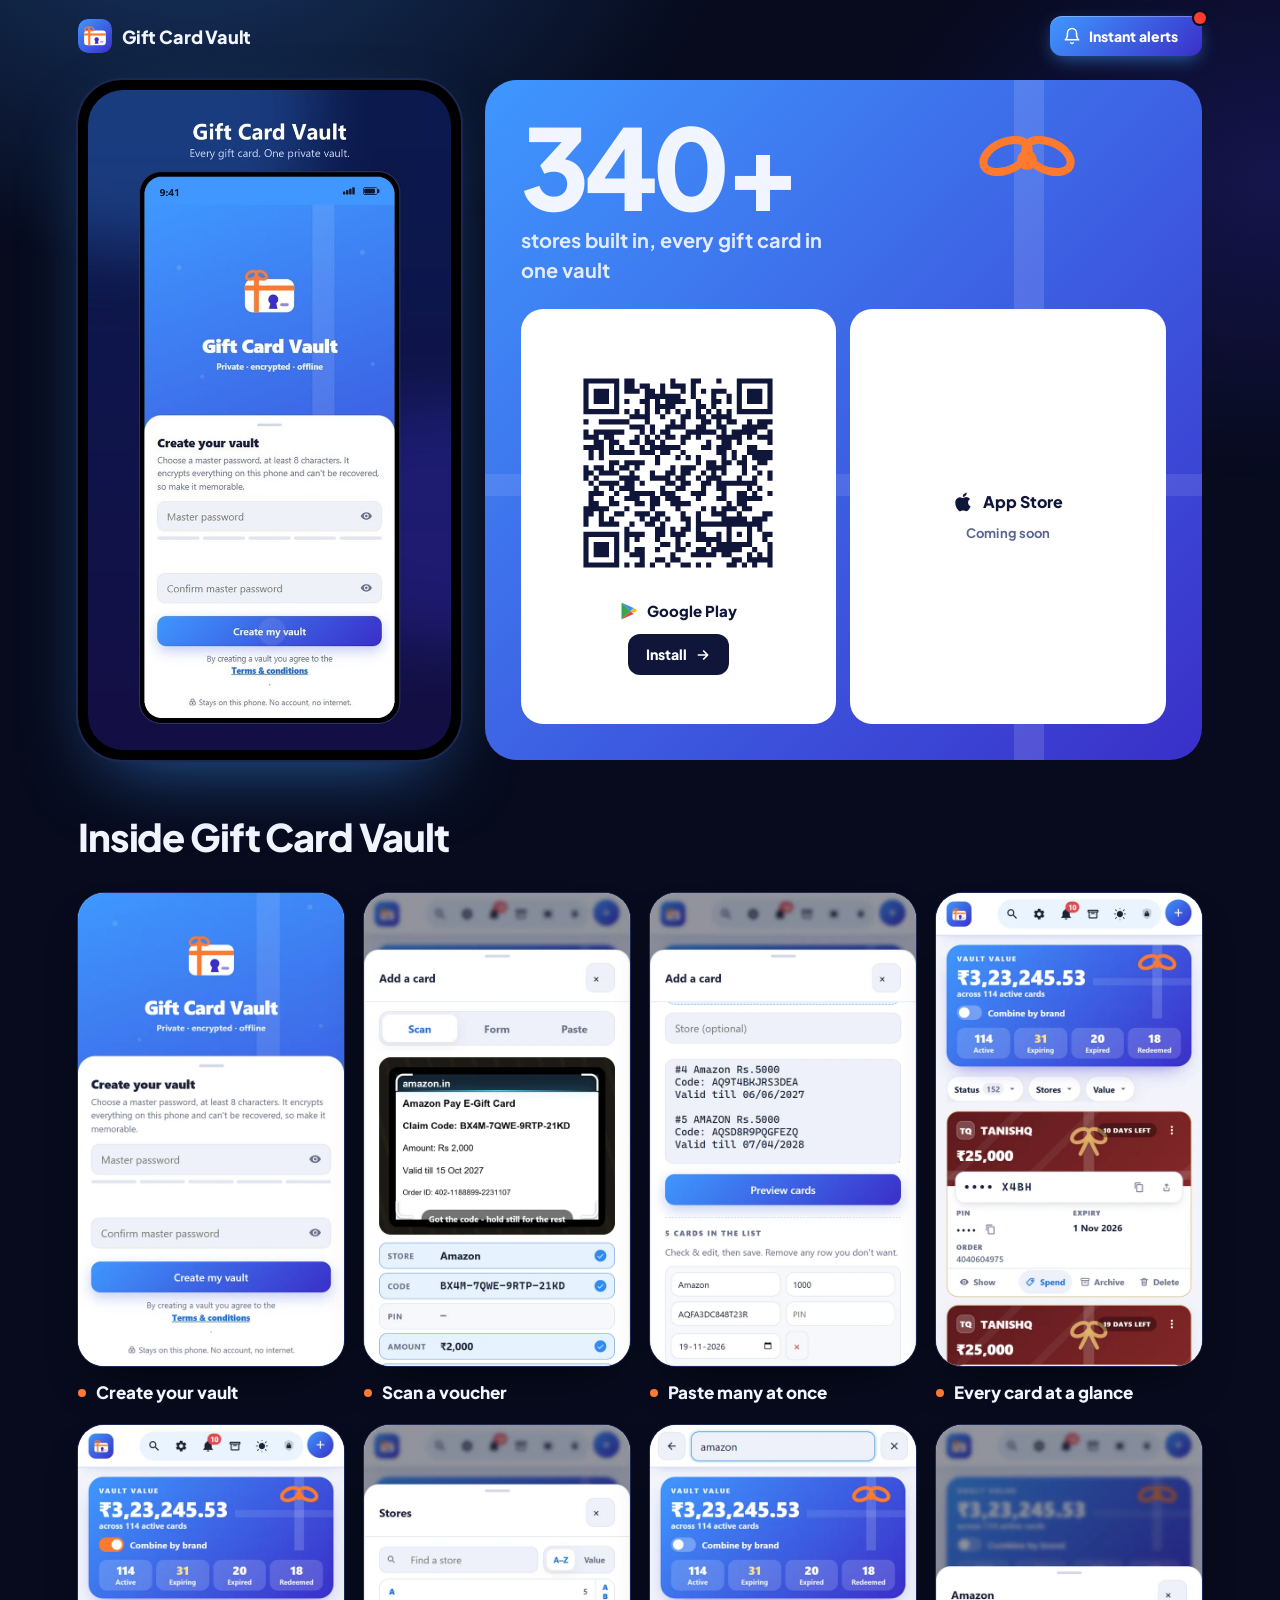
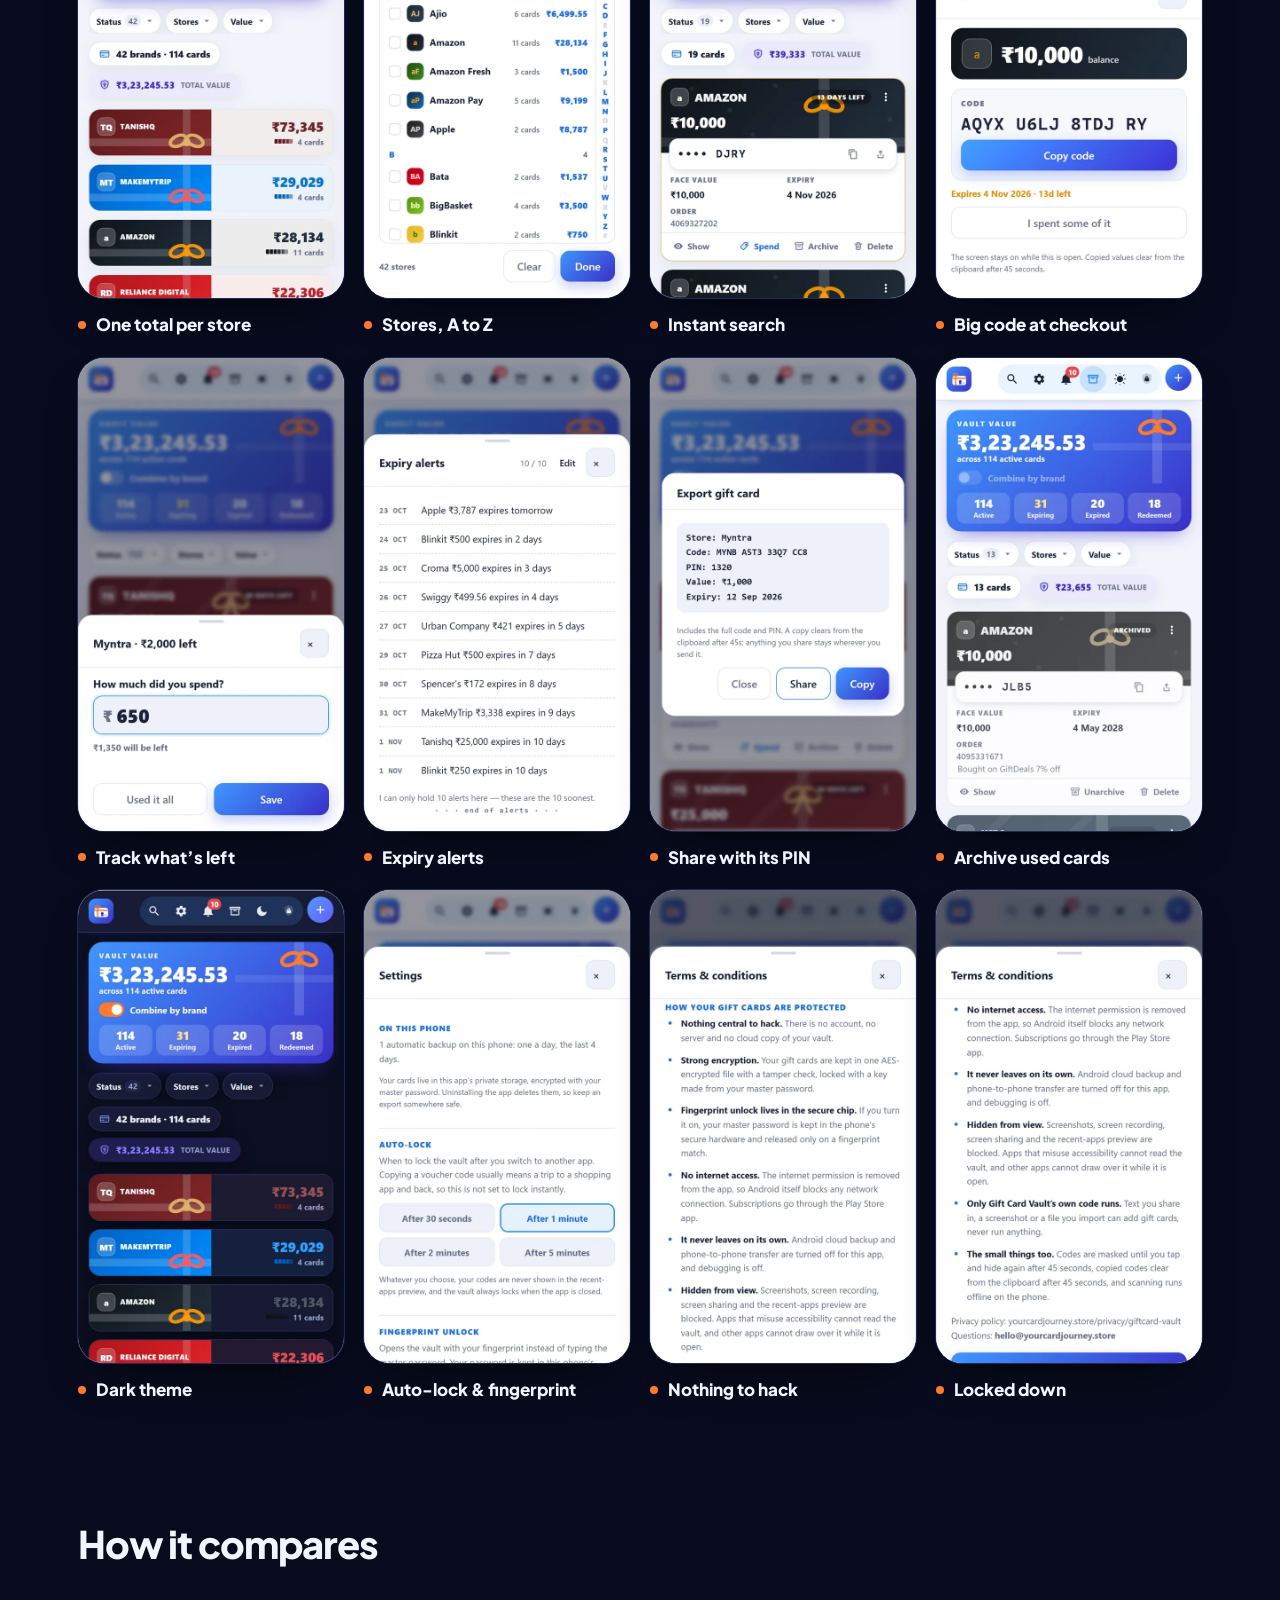
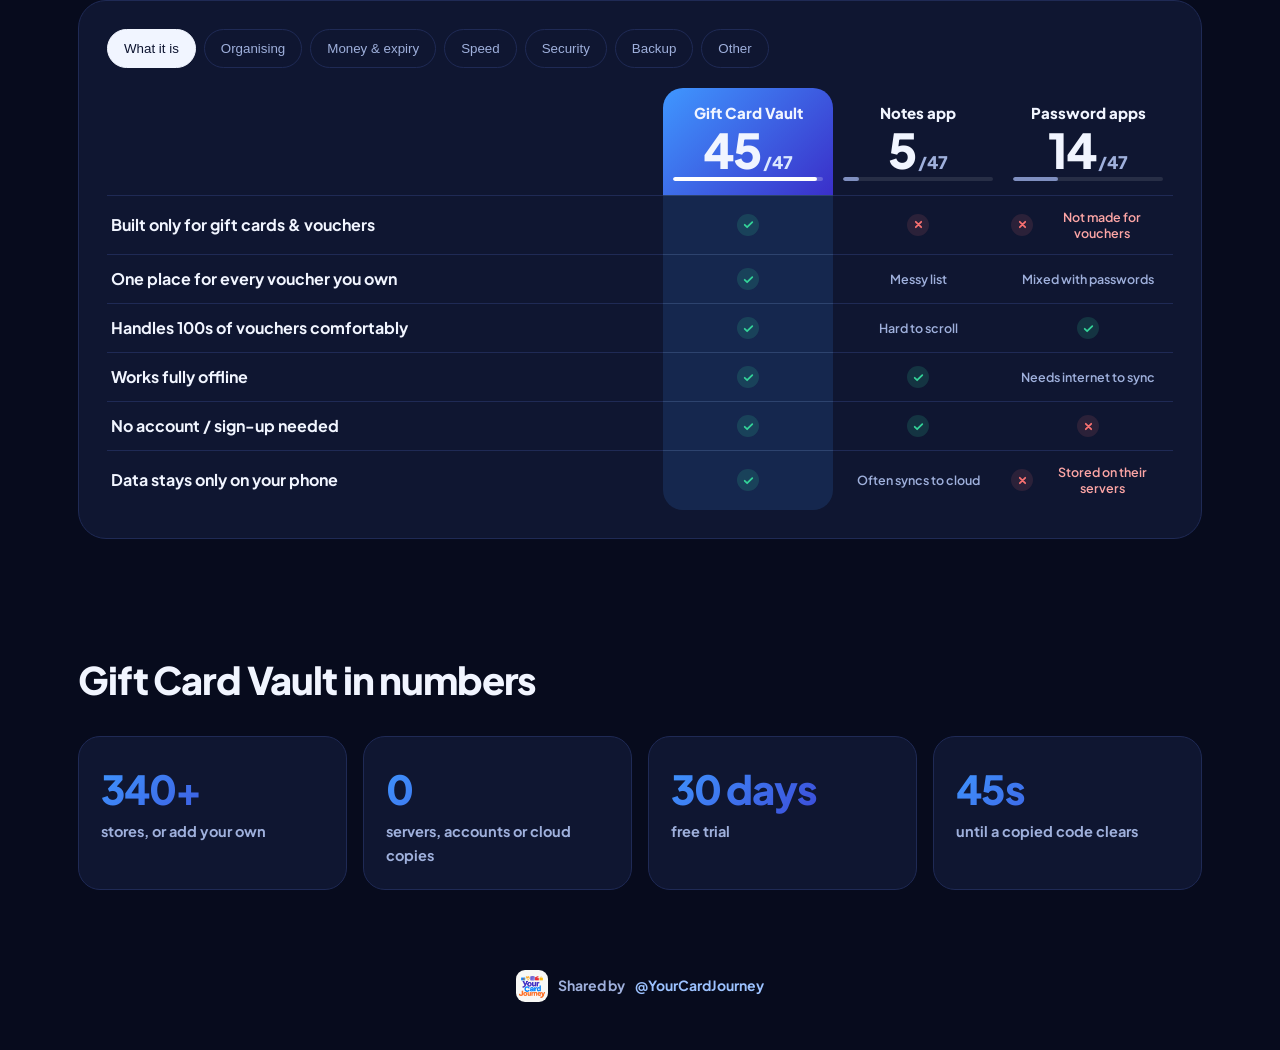
==== commit 5677c2a7: "Comparison: drop the browser autofill row Co-Authored-By: Claude Opus 5.5 <noreply@anthropic.com>" ====
--- a/index.html
+++ b/index.html
@@ -267,7 +267,6 @@
     ['Paste a voucher email, get cards', '1:Many at once', 0, 0],
     ['Share an email or screenshot in', 1, 'Saved as text', 0],
     ['Share one voucher with its PIN', 1, 'Copy text', 'Some apps'],
-    ['Browser autofill at checkout', 0, 0, '1:Main strength'],
   ],
   'Security': [
     ['Encrypted storage', '1:AES', '0:Usually plain text', '1:AES'],
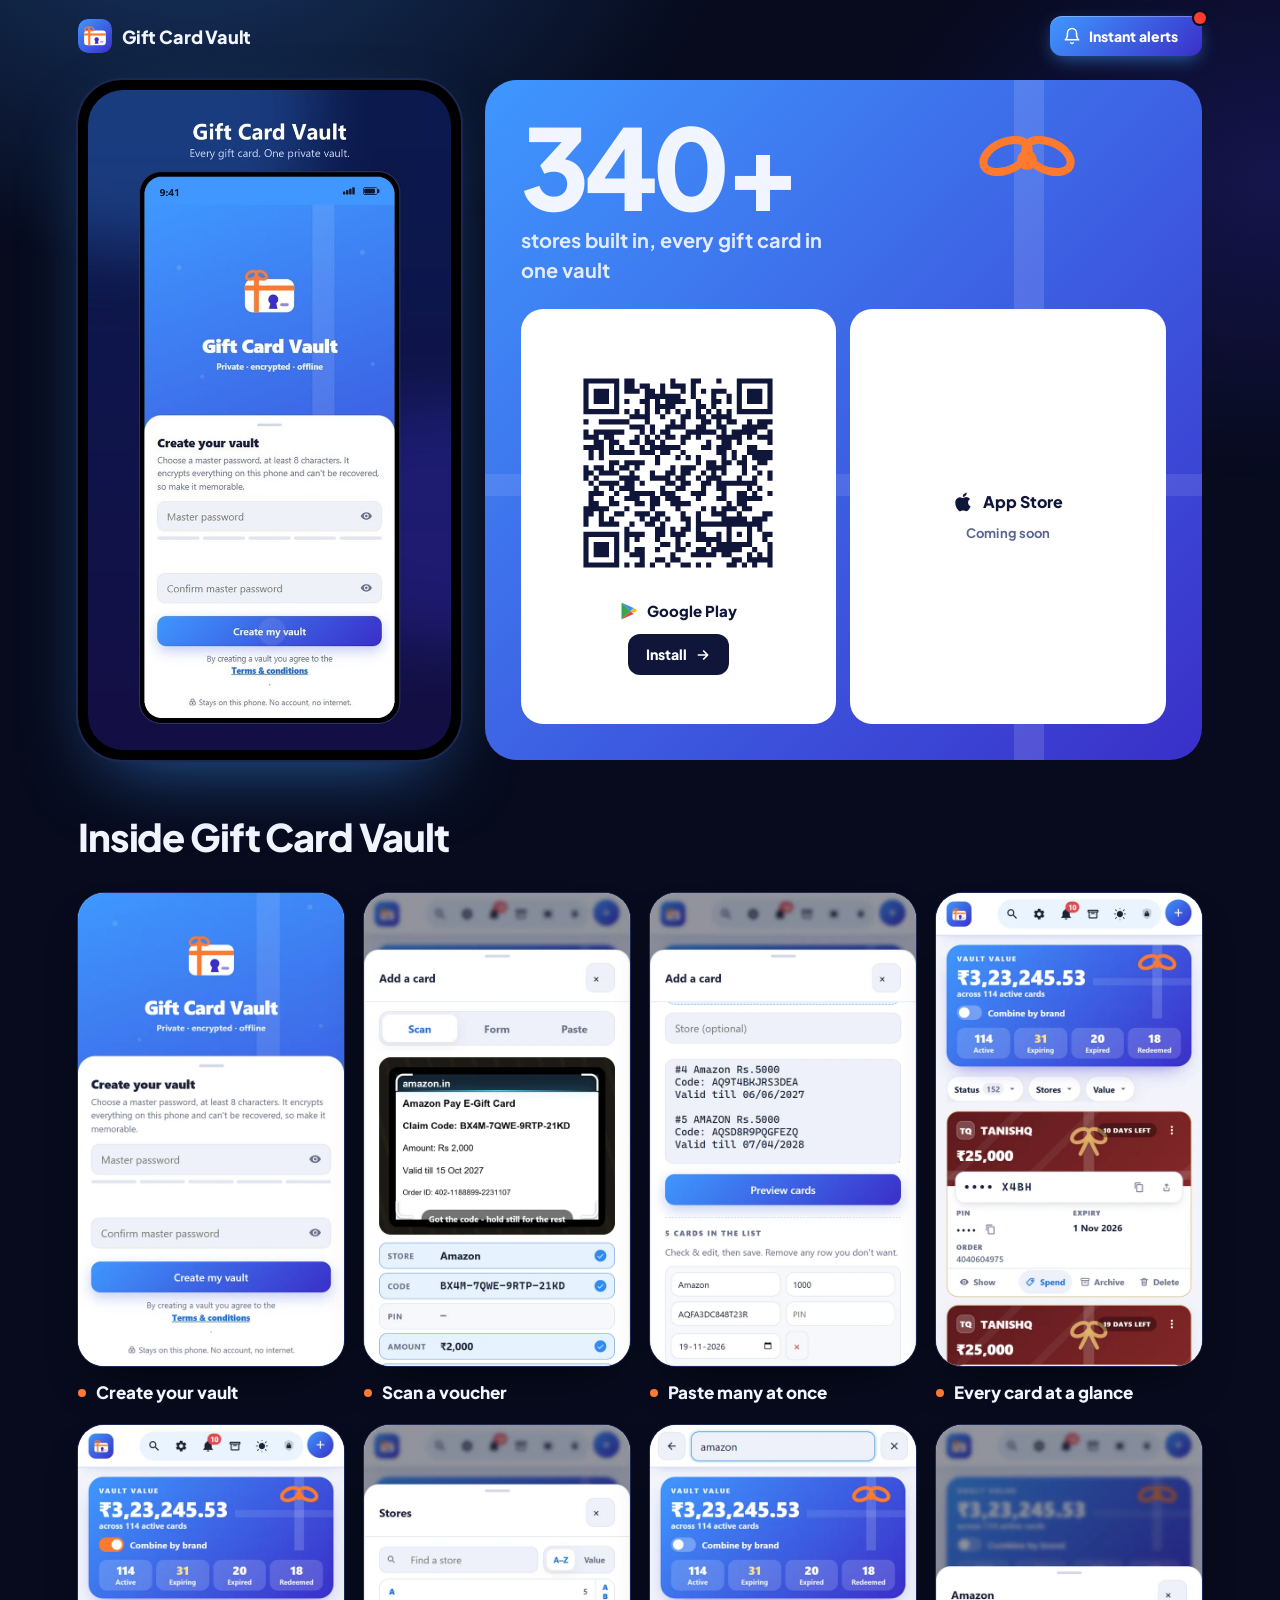
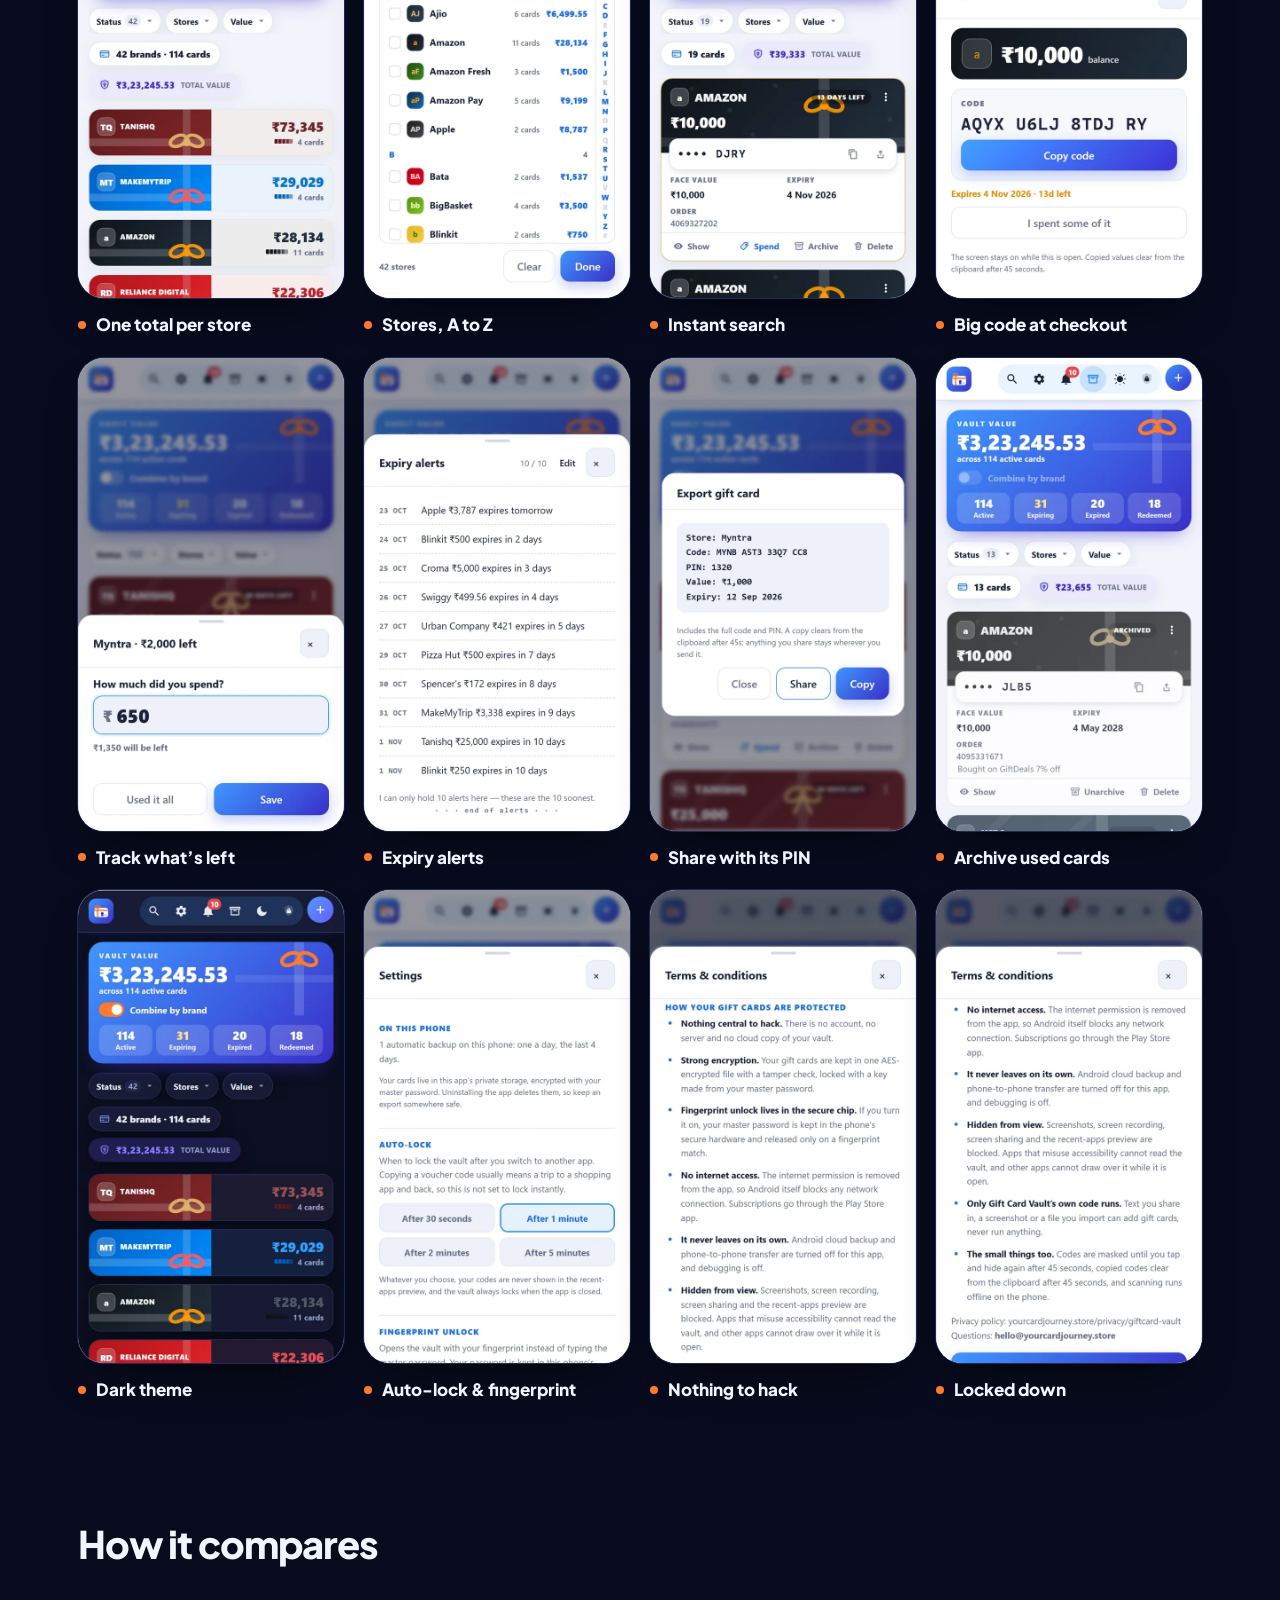
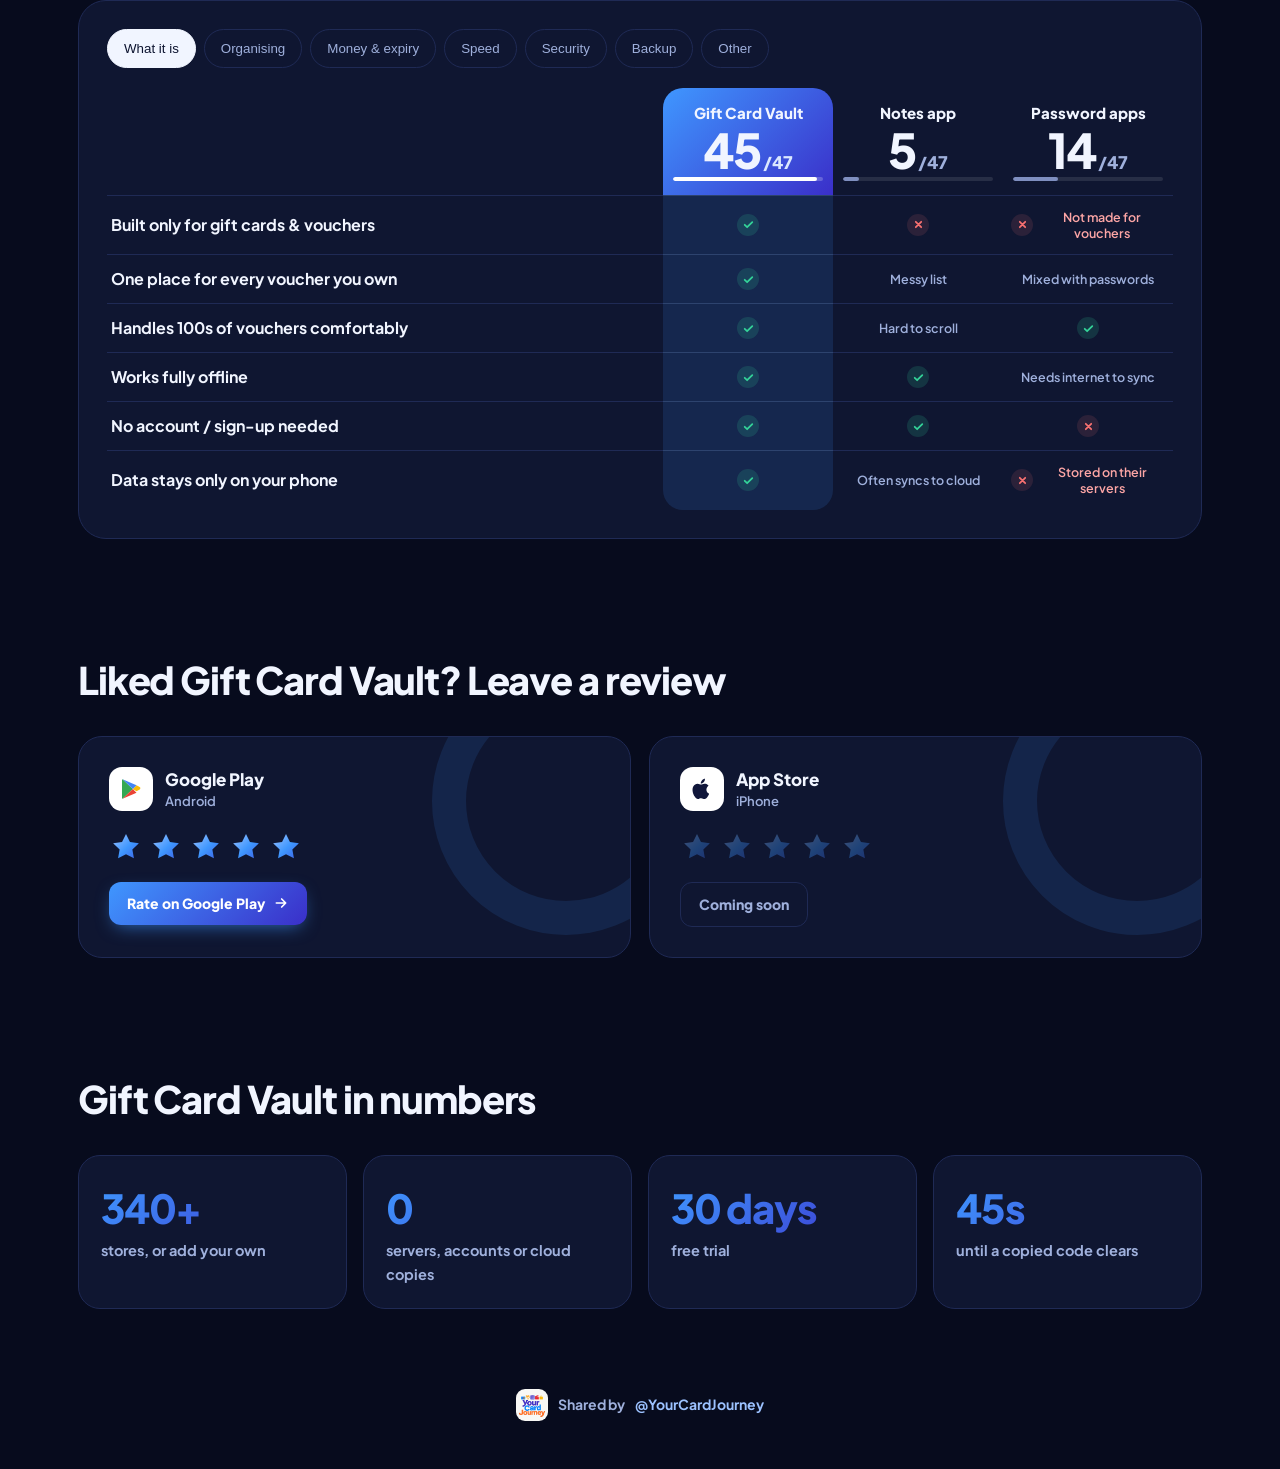
==== commit 52721b24: "Add Leave a review section after How it compares (App Store card: Coming soon) Co-Authored-By: Claud" ====
--- a/index.html
+++ b/index.html
@@ -146,6 +146,27 @@
 @media(max-width:620px){.vs-row>div{flex-direction:column;gap:4px;font-size:11px;padding:11px 4px}.vs-row>div:first-child{flex-direction:row}}
 
 
+/* review */
+.rv-grid{display:grid;grid-template-columns:1fr 1fr;gap:18px}
+@media(max-width:620px){.rv-grid{grid-template-columns:1fr}}
+.rv{position:relative;overflow:hidden;display:flex;flex-direction:column;align-items:flex-start;gap:18px;padding:clamp(20px,3vw,30px);border-radius:24px;background:var(--panel);border:1px solid var(--line);color:var(--text);text-decoration:none;transition:transform .25s cubic-bezier(.34,1.56,.64,1),border-color .2s}
+.rv::after{content:"";position:absolute;right:-70px;top:-70px;width:200px;height:200px;border-radius:50%;border:34px solid rgba(63,151,255,.12);transition:transform .4s}
+a.rv:hover{transform:translateY(-3px);border-color:#3d63e4}
+a.rv:hover::after{transform:scale(1.15)}
+.rv-store{display:flex;align-items:center;gap:12px;font-weight:800;font-size:17px}
+.rv-store i{width:44px;height:44px;border-radius:13px;background:#fff;display:grid;place-items:center}
+.rv-store svg{width:24px;height:24px}
+.rv-store small{display:block;color:var(--muted);font-size:13px;font-weight:600}
+.rv-stars{display:flex;gap:6px}
+.rv-stars svg{width:clamp(26px,3.4vw,34px);height:clamp(26px,3.4vw,34px);transition:transform .3s cubic-bezier(.34,1.56,.64,1)}
+a.rv:hover .rv-stars svg{transform:translateY(-4px) scale(1.12)}
+.rv-stars svg:nth-child(2){transition-delay:.05s}.rv-stars svg:nth-child(3){transition-delay:.1s}.rv-stars svg:nth-child(4){transition-delay:.15s}.rv-stars svg:nth-child(5){transition-delay:.2s}
+.rv-go{display:inline-flex;align-items:center;gap:8px;background:var(--grad);color:#fff;font-weight:800;font-size:14px;padding:11px 18px;border-radius:12px;box-shadow:0 6px 18px -6px rgba(63,151,255,.7)}
+.rv-go svg{width:16px;height:16px;transition:transform .2s}
+a.rv:hover .rv-go svg{transform:translateX(3px)}
+.rv.soon-rv .rv-stars{opacity:.35}
+.rv.soon-rv .rv-go{background:transparent;color:var(--muted);box-shadow:none;border:1px solid var(--line)}
+
 footer{padding:24px 0 48px;text-align:center;color:var(--muted);font-weight:700;font-size:14px;display:flex;justify-content:center;align-items:center;gap:10px}
 footer img{width:32px;height:32px;border-radius:9px}
 footer a{color:#9cc2ff;text-decoration:none}
@@ -216,6 +237,23 @@
   </section>
 
   <section>
+    <h2>Liked Gift Card Vault? Leave a review</h2>
+    <svg width="0" height="0" style="position:absolute" aria-hidden="true"><defs><linearGradient id="rvg" x1="0" y1="0" x2="1" y2="1"><stop offset="0" stop-color="#9cc2ff"/><stop offset=".55" stop-color="#3f97ff"/><stop offset="1" stop-color="#3d63e4"/></linearGradient></defs></svg>
+    <div class="rv-grid">
+      <a class="rv" href="https://play.google.com/store/apps/details?id=com.yourcardjourney.giftcardvault&amp;showAllReviews=true" target="_blank" rel="noopener">
+        <span class="rv-store"><i><svg viewBox="0 0 24 24"><path fill="#34a853" d="M3.6 2.2 13.8 12 3.6 21.8c-.4-.2-.6-.6-.6-1.1V3.3c0-.5.2-.9.6-1.1Z"/><path fill="#fbbc04" d="m17.5 8.3 3.2 1.8c.9.5.9 1.8 0 2.3l-3.2 1.8-3.7-2.2Z"/><path fill="#4285f4" d="M13.8 12 3.6 2.2 17.5 8.3Z"/><path fill="#ea4335" d="M13.8 12 17.5 15.7 3.6 21.8Z"/></svg></i><span>Google Play<small>Android</small></span></span>
+        <span class="rv-stars"><svg viewBox="0 0 24 24"><path fill="url(#rvg)" d="m12 2.8 2.8 5.7 6.3.9-4.6 4.4 1.1 6.2L12 17.1 6.4 20l1.1-6.2L2.9 9.4l6.3-.9Z"/></svg><svg viewBox="0 0 24 24"><path fill="url(#rvg)" d="m12 2.8 2.8 5.7 6.3.9-4.6 4.4 1.1 6.2L12 17.1 6.4 20l1.1-6.2L2.9 9.4l6.3-.9Z"/></svg><svg viewBox="0 0 24 24"><path fill="url(#rvg)" d="m12 2.8 2.8 5.7 6.3.9-4.6 4.4 1.1 6.2L12 17.1 6.4 20l1.1-6.2L2.9 9.4l6.3-.9Z"/></svg><svg viewBox="0 0 24 24"><path fill="url(#rvg)" d="m12 2.8 2.8 5.7 6.3.9-4.6 4.4 1.1 6.2L12 17.1 6.4 20l1.1-6.2L2.9 9.4l6.3-.9Z"/></svg><svg viewBox="0 0 24 24"><path fill="url(#rvg)" d="m12 2.8 2.8 5.7 6.3.9-4.6 4.4 1.1 6.2L12 17.1 6.4 20l1.1-6.2L2.9 9.4l6.3-.9Z"/></svg></span>
+        <span class="rv-go">Rate on Google Play<svg viewBox="0 0 24 24" fill="none" stroke="currentColor" stroke-width="2.5" stroke-linecap="round" stroke-linejoin="round"><path d="M5 12h14M13 6l6 6-6 6"/></svg></span>
+      </a>
+      <div class="rv soon-rv">
+        <span class="rv-store"><i><svg viewBox="0 0 24 24" fill="#10163a"><path d="M16.4 12.6c0-2.6 2.1-3.8 2.2-3.9-1.2-1.8-3.1-2-3.7-2-1.6-.2-3.1.9-3.9.9-.8 0-2-.9-3.4-.9-1.7 0-3.3 1-4.2 2.6-1.8 3.1-.5 7.7 1.3 10.2.9 1.2 1.9 2.6 3.2 2.6 1.3-.1 1.8-.8 3.3-.8s2 .8 3.4.8 2.2-1.3 3.1-2.5c1-1.4 1.4-2.8 1.4-2.9-.1 0-2.7-1-2.7-4.1ZM13.9 5c.7-.9 1.2-2 1-3.2-1 0-2.3.7-3 1.6-.7.8-1.3 2-1.1 3.1 1.2.1 2.4-.6 3.1-1.5Z"/></svg></i><span>App Store<small>iPhone</small></span></span>
+        <span class="rv-stars"><svg viewBox="0 0 24 24"><path fill="url(#rvg)" d="m12 2.8 2.8 5.7 6.3.9-4.6 4.4 1.1 6.2L12 17.1 6.4 20l1.1-6.2L2.9 9.4l6.3-.9Z"/></svg><svg viewBox="0 0 24 24"><path fill="url(#rvg)" d="m12 2.8 2.8 5.7 6.3.9-4.6 4.4 1.1 6.2L12 17.1 6.4 20l1.1-6.2L2.9 9.4l6.3-.9Z"/></svg><svg viewBox="0 0 24 24"><path fill="url(#rvg)" d="m12 2.8 2.8 5.7 6.3.9-4.6 4.4 1.1 6.2L12 17.1 6.4 20l1.1-6.2L2.9 9.4l6.3-.9Z"/></svg><svg viewBox="0 0 24 24"><path fill="url(#rvg)" d="m12 2.8 2.8 5.7 6.3.9-4.6 4.4 1.1 6.2L12 17.1 6.4 20l1.1-6.2L2.9 9.4l6.3-.9Z"/></svg><svg viewBox="0 0 24 24"><path fill="url(#rvg)" d="m12 2.8 2.8 5.7 6.3.9-4.6 4.4 1.1 6.2L12 17.1 6.4 20l1.1-6.2L2.9 9.4l6.3-.9Z"/></svg></span>
+        <span class="rv-go">Coming soon</span>
+      </div>
+    </div>
+  </section>
+
+  <section>
     <h2>Gift Card Vault in numbers</h2>
     <div class="facts">
       <div class="fact"><b>340+</b><span>stores, or add your own</span></div>
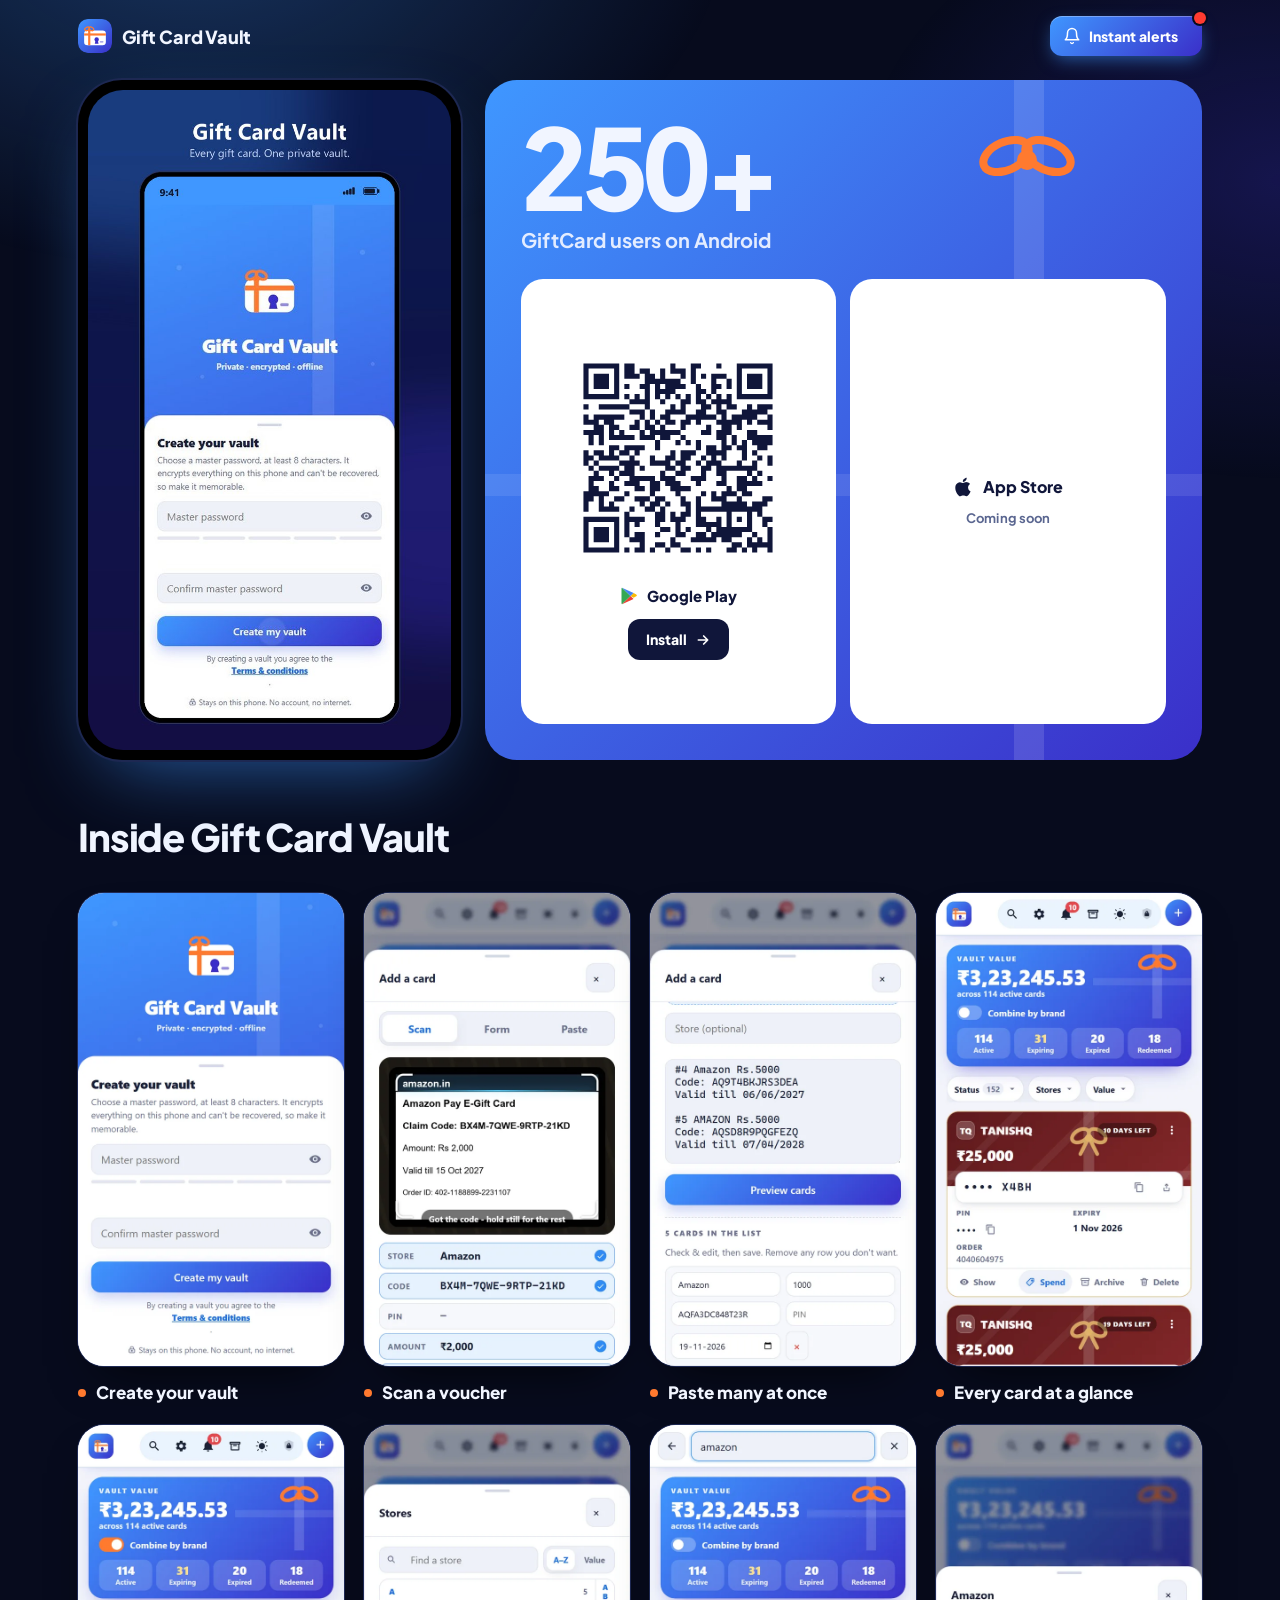
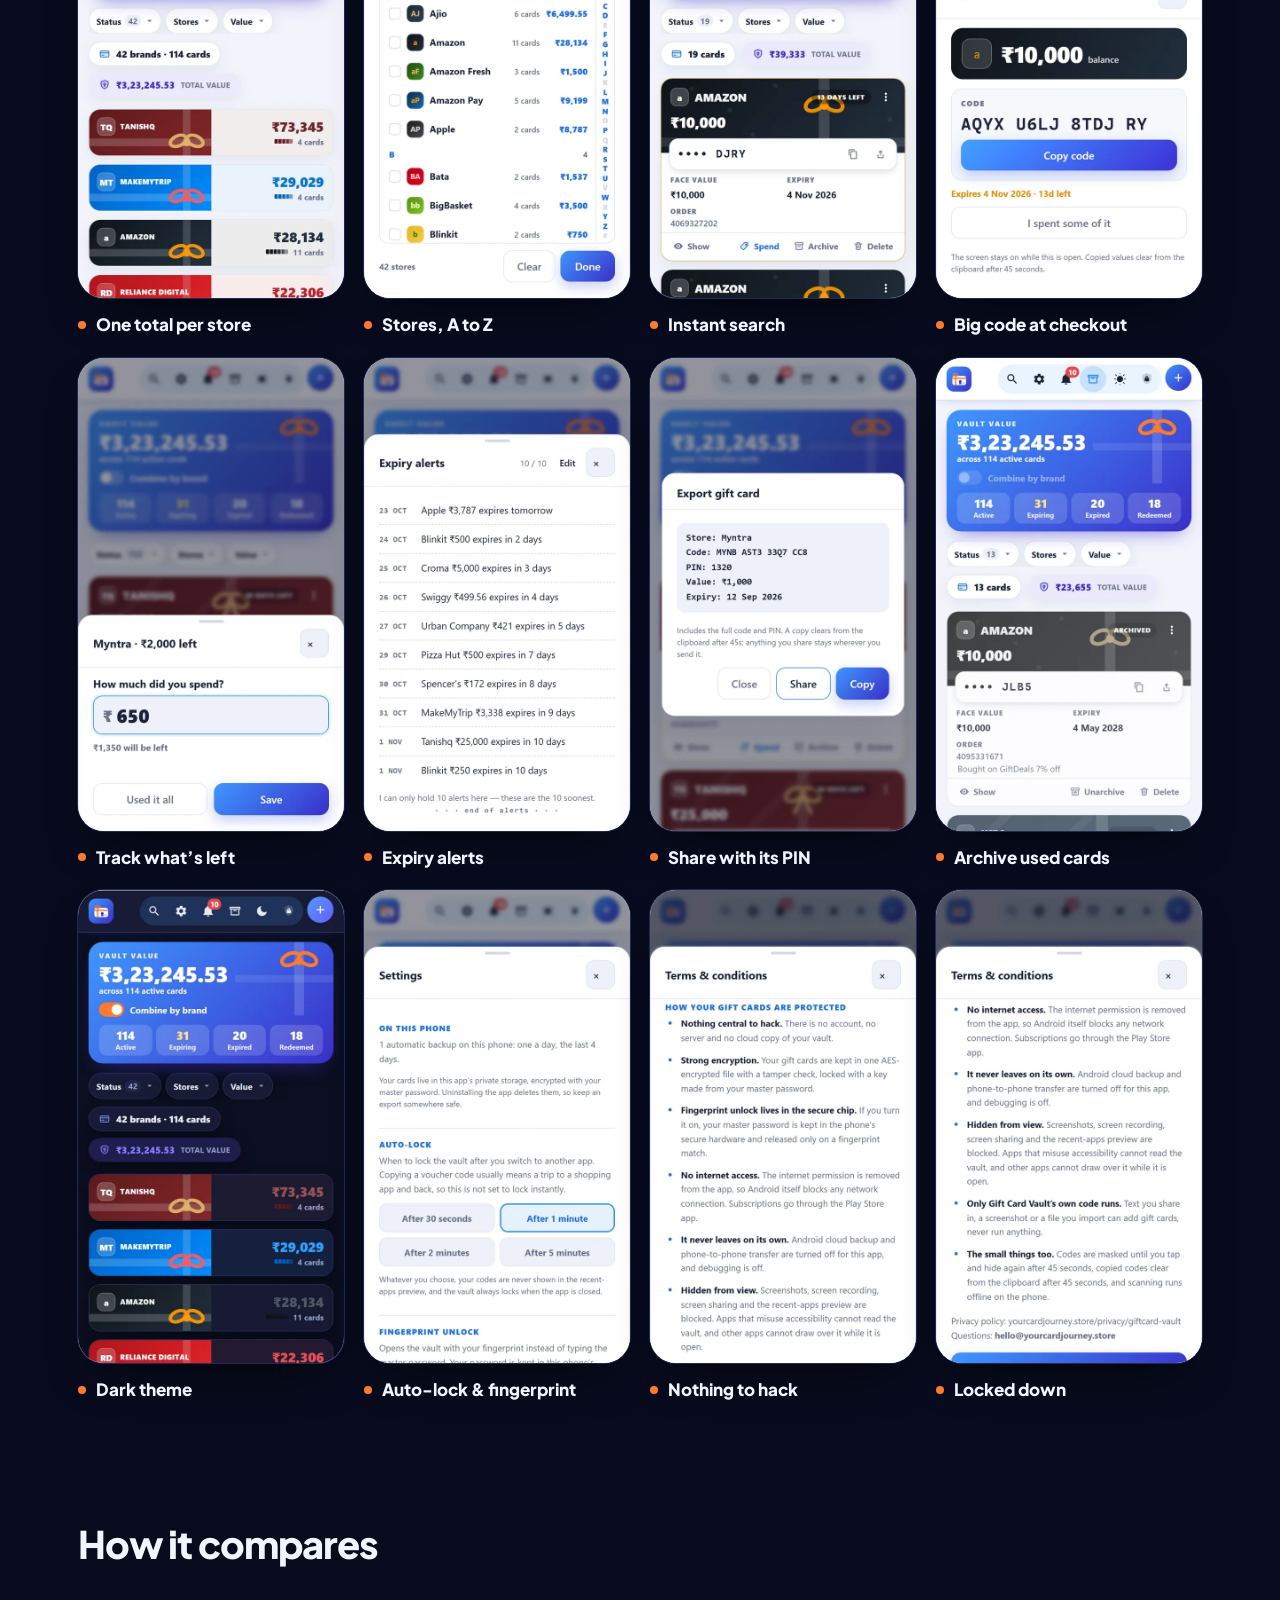
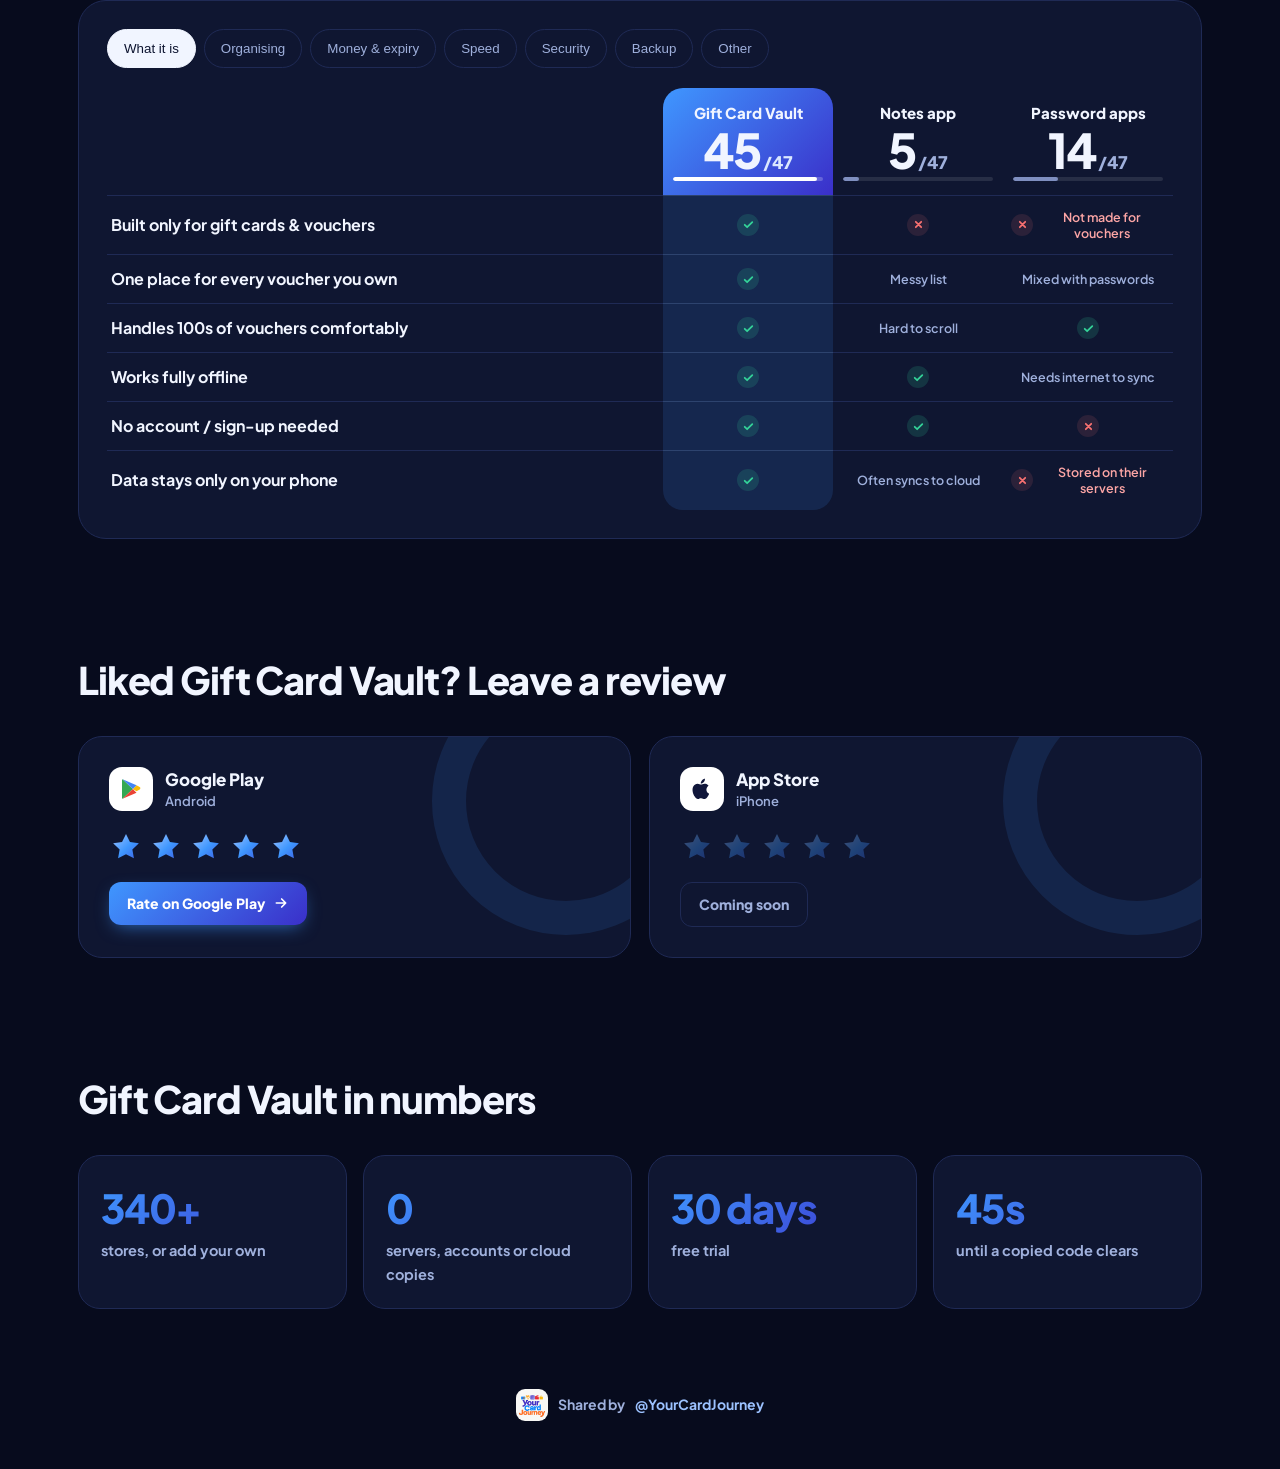
==== commit c20d9f28: "Hero: 250+ users counter (counts up like Card Vault) Co-Authored-By: Claude Opus 5.5 <noreply@anthro" ====
--- a/index.html
+++ b/index.html
@@ -77,7 +77,7 @@
 .stores::after{content:"";position:absolute;left:-10%;right:-10%;top:58%;height:clamp(16px,1.8vw,22px);background:rgba(255,255,255,.09)}
 .bow{position:absolute;right:calc(22% - 38px);top:clamp(18px,4vw,42px);width:clamp(84px,9vw,110px);z-index:1}
 .big{position:relative;z-index:1}
-.big .n{font-size:clamp(64px,9vw,112px);font-weight:800;line-height:.9;letter-spacing:-.05em}
+.big .n{font-size:clamp(64px,9vw,112px);font-weight:800;font-variant-numeric:tabular-nums;line-height:.9;letter-spacing:-.05em}
 .big .l{font-size:clamp(16px,1.7vw,20px);font-weight:700;color:#e3ecff;margin-top:8px;max-width:22ch}
 .soon{position:relative;z-index:1;display:grid;grid-template-columns:1fr 1fr;gap:14px;margin-top:auto;padding-top:24px}
 .chip{background:#fff;color:#10163a;border-radius:22px;padding:clamp(16px,2vw,24px);display:flex;flex-direction:column;align-items:center;justify-content:center;gap:10px;text-align:center}
@@ -190,7 +190,7 @@
 
     <div class="stores">
       <svg class="bow" viewBox="0 0 110 70" aria-hidden="true"><g fill="none" stroke="#ff7a2f" stroke-width="8"><ellipse cx="34" cy="34" rx="24" ry="14" transform="rotate(-24 34 34)"/><ellipse cx="76" cy="34" rx="24" ry="14" transform="rotate(24 76 34)"/></g><circle cx="55" cy="38" r="10" fill="#ff7a2f"/></svg>
-      <div class="big"><div class="n">340+</div><div class="l">stores built in, every gift card in one vault</div></div>
+      <div class="big"><div class="n" id="users" data-to="250">250+</div><div class="l">GiftCard users on Android</div></div>
       <div class="soon">
         <a class="qr" href="https://play.google.com/store/apps/details?id=com.yourcardjourney.giftcardvault" target="_blank" rel="noopener">
           <img src="assets/qr-android.svg" alt="QR code for Google Play">
@@ -366,6 +366,22 @@
 
   new IntersectionObserver((es, o) => { if (es[0].isIntersecting) { vs.classList.add('seen'); o.disconnect(); } }, {threshold: .3}).observe(vs);
 })();
+// count the users stat up from 0 when the page opens
+(() => {
+  const n = document.getElementById('users'), to = +n.dataset.to, dur = 1400;
+  if (matchMedia('(prefers-reduced-motion: reduce)').matches) return;
+  n.textContent = '0+';
+  const run = () => {
+    const t0 = performance.now();
+    const tick = t => {
+      const p = Math.min((t - t0) / dur, 1);
+      n.textContent = Math.round(to * (1 - Math.pow(1 - p, 3))) + '+';
+      if (p < 1) requestAnimationFrame(tick);
+    };
+    requestAnimationFrame(tick);
+  };
+  new IntersectionObserver((es, o) => { if (es[0].isIntersecting) { run(); o.disconnect(); } }, {threshold: .4}).observe(n);
+})();
 </script>
 </body>
 </html>
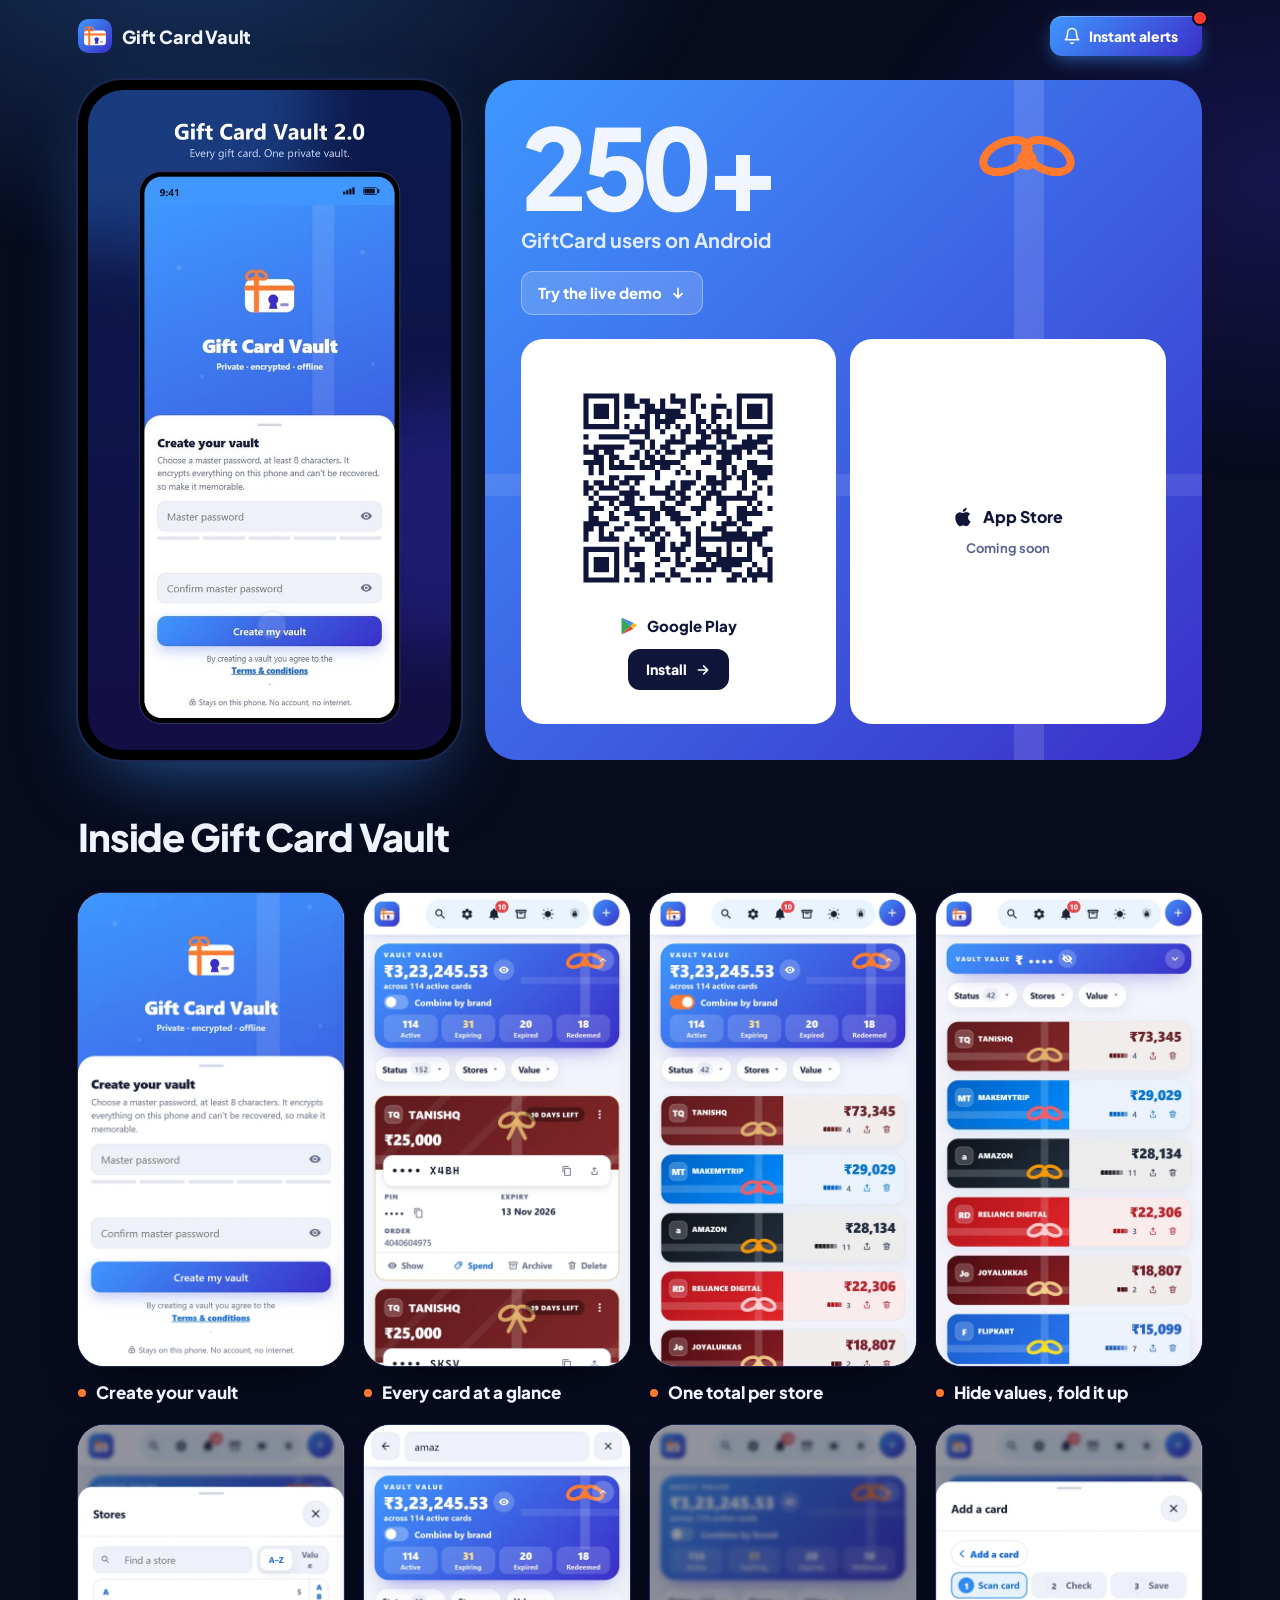
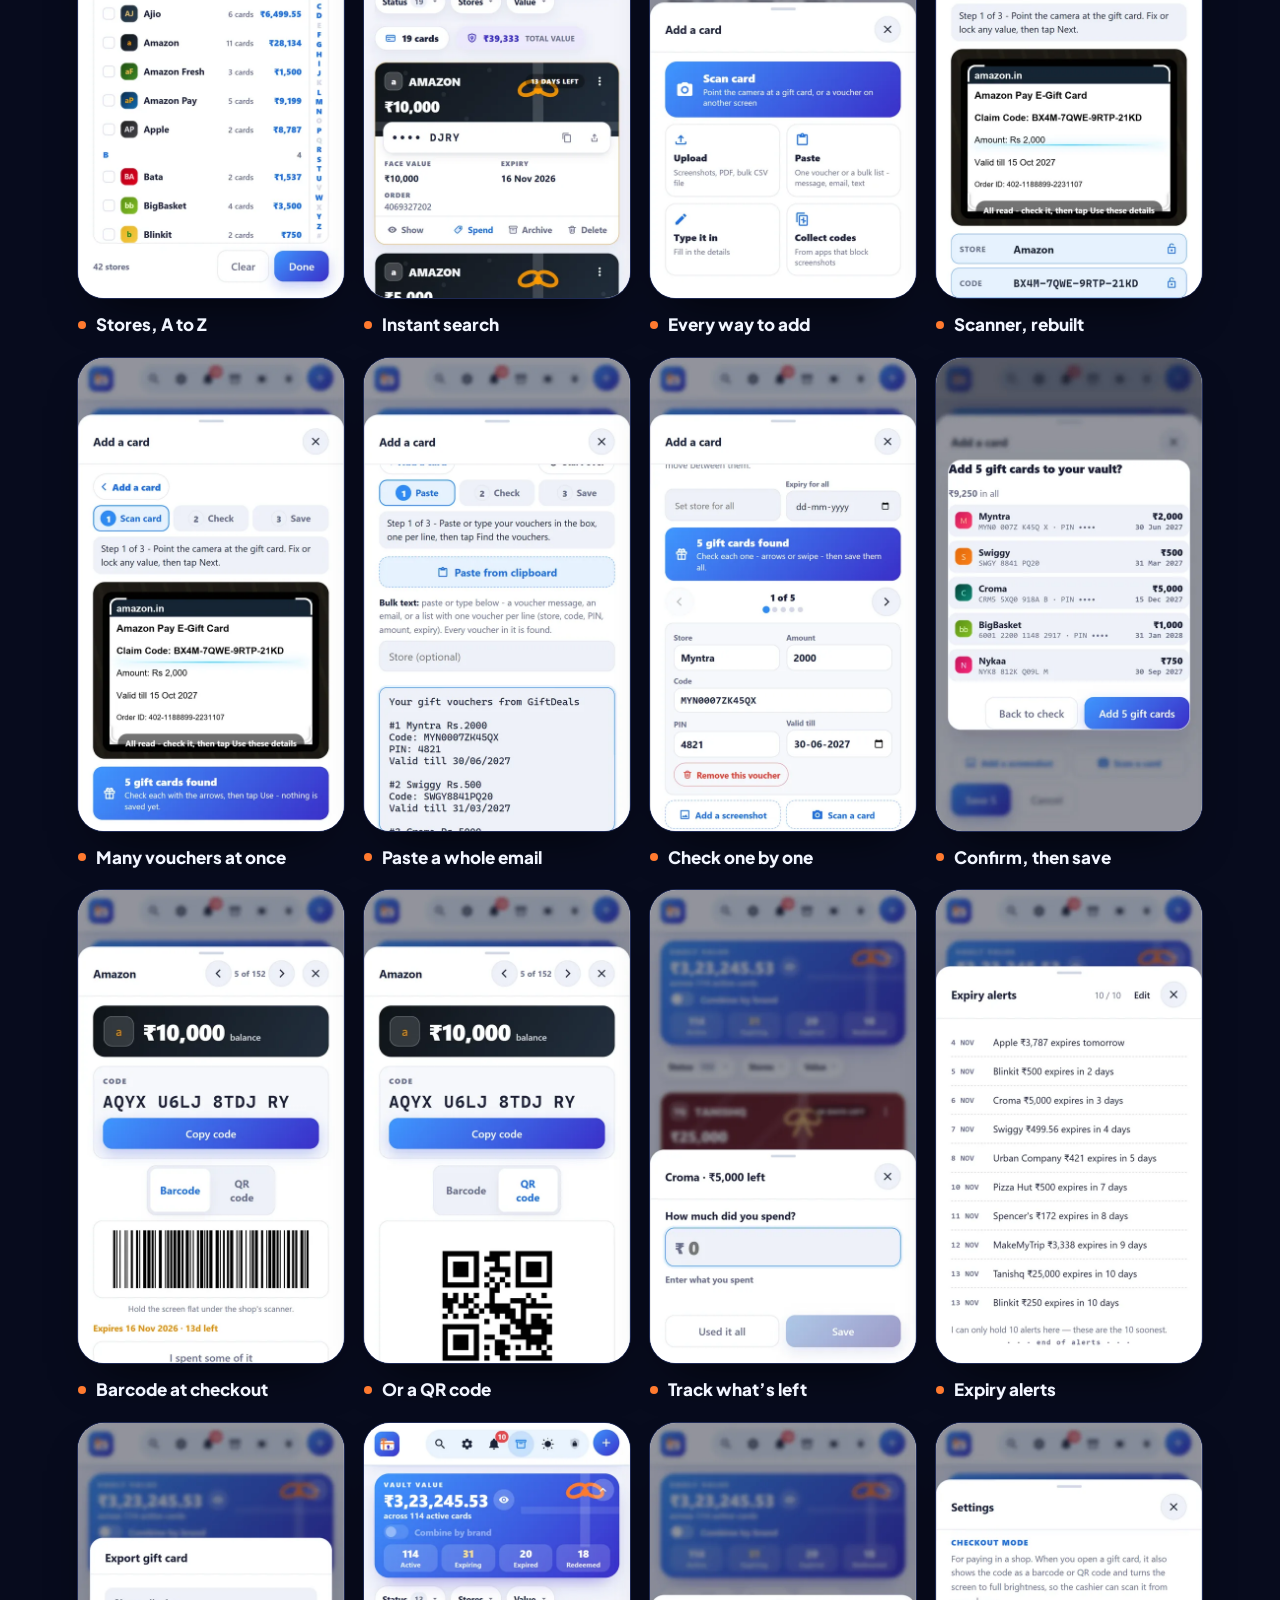
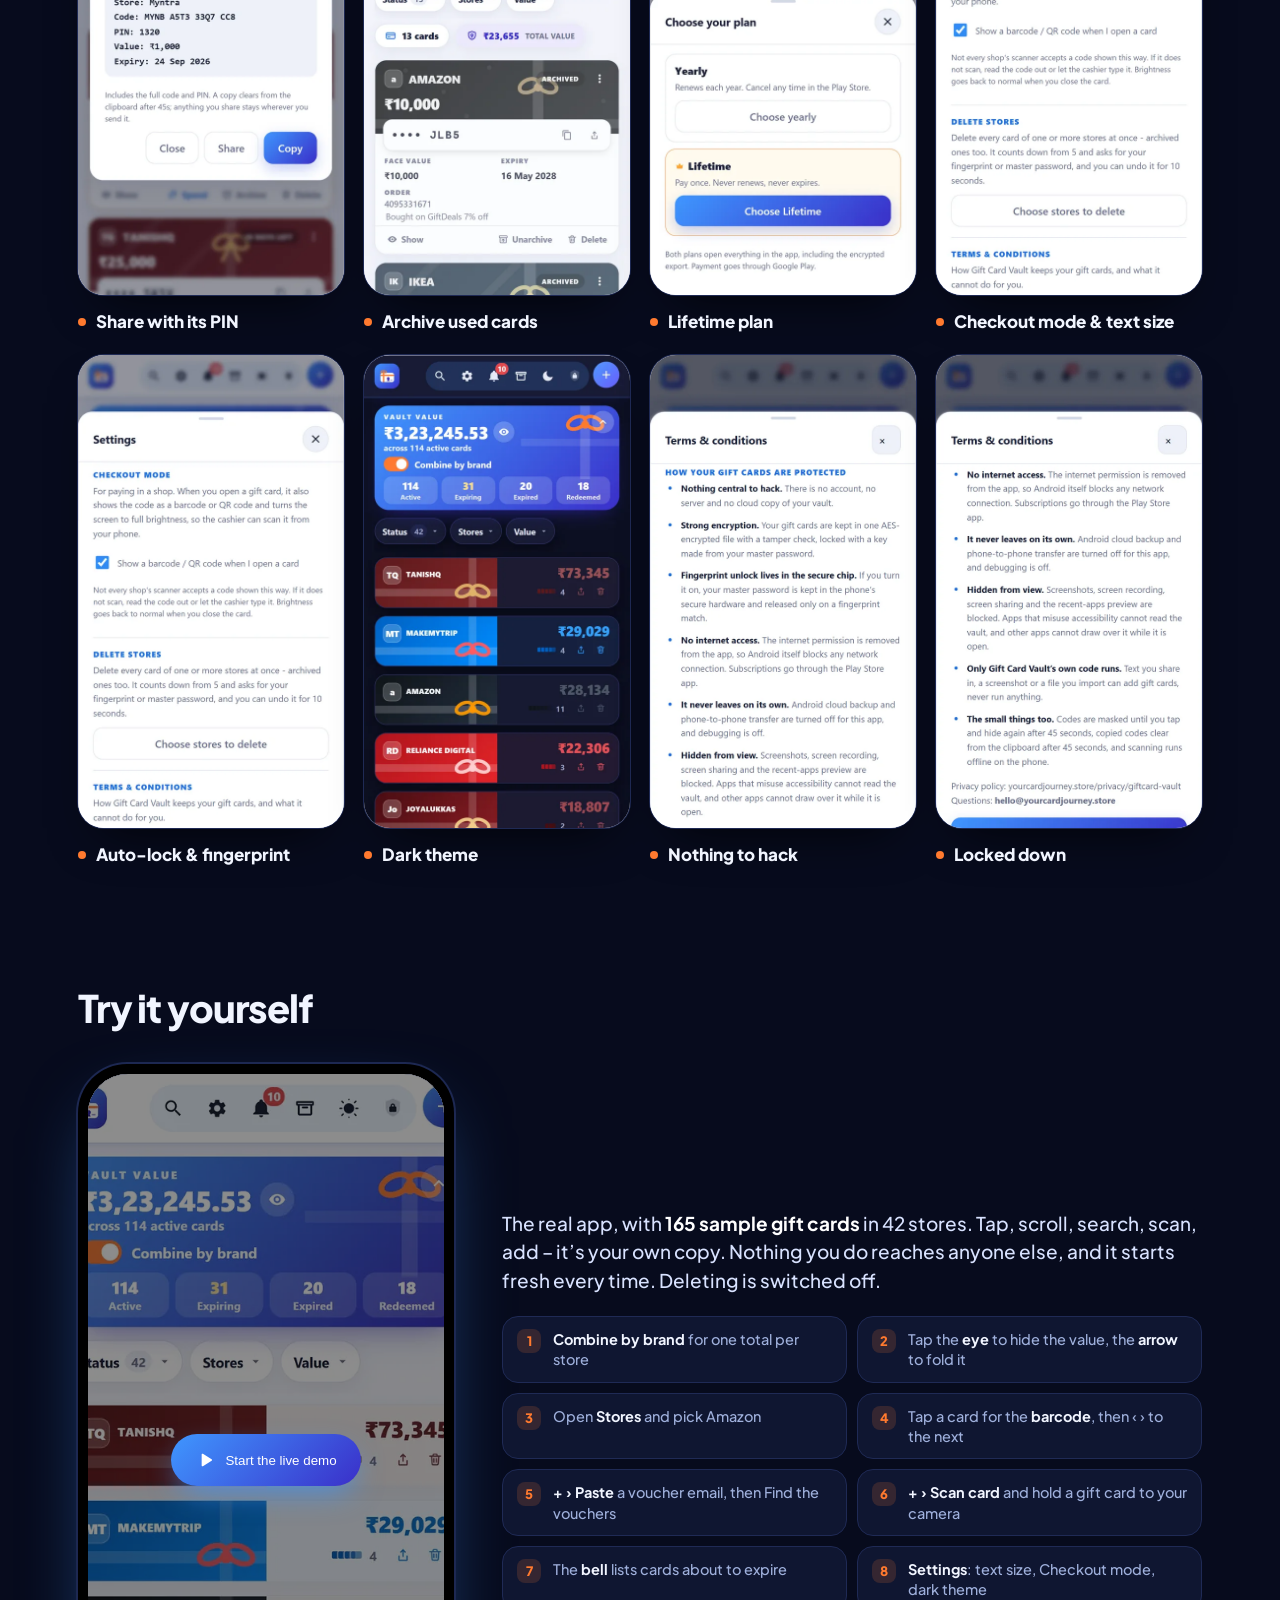
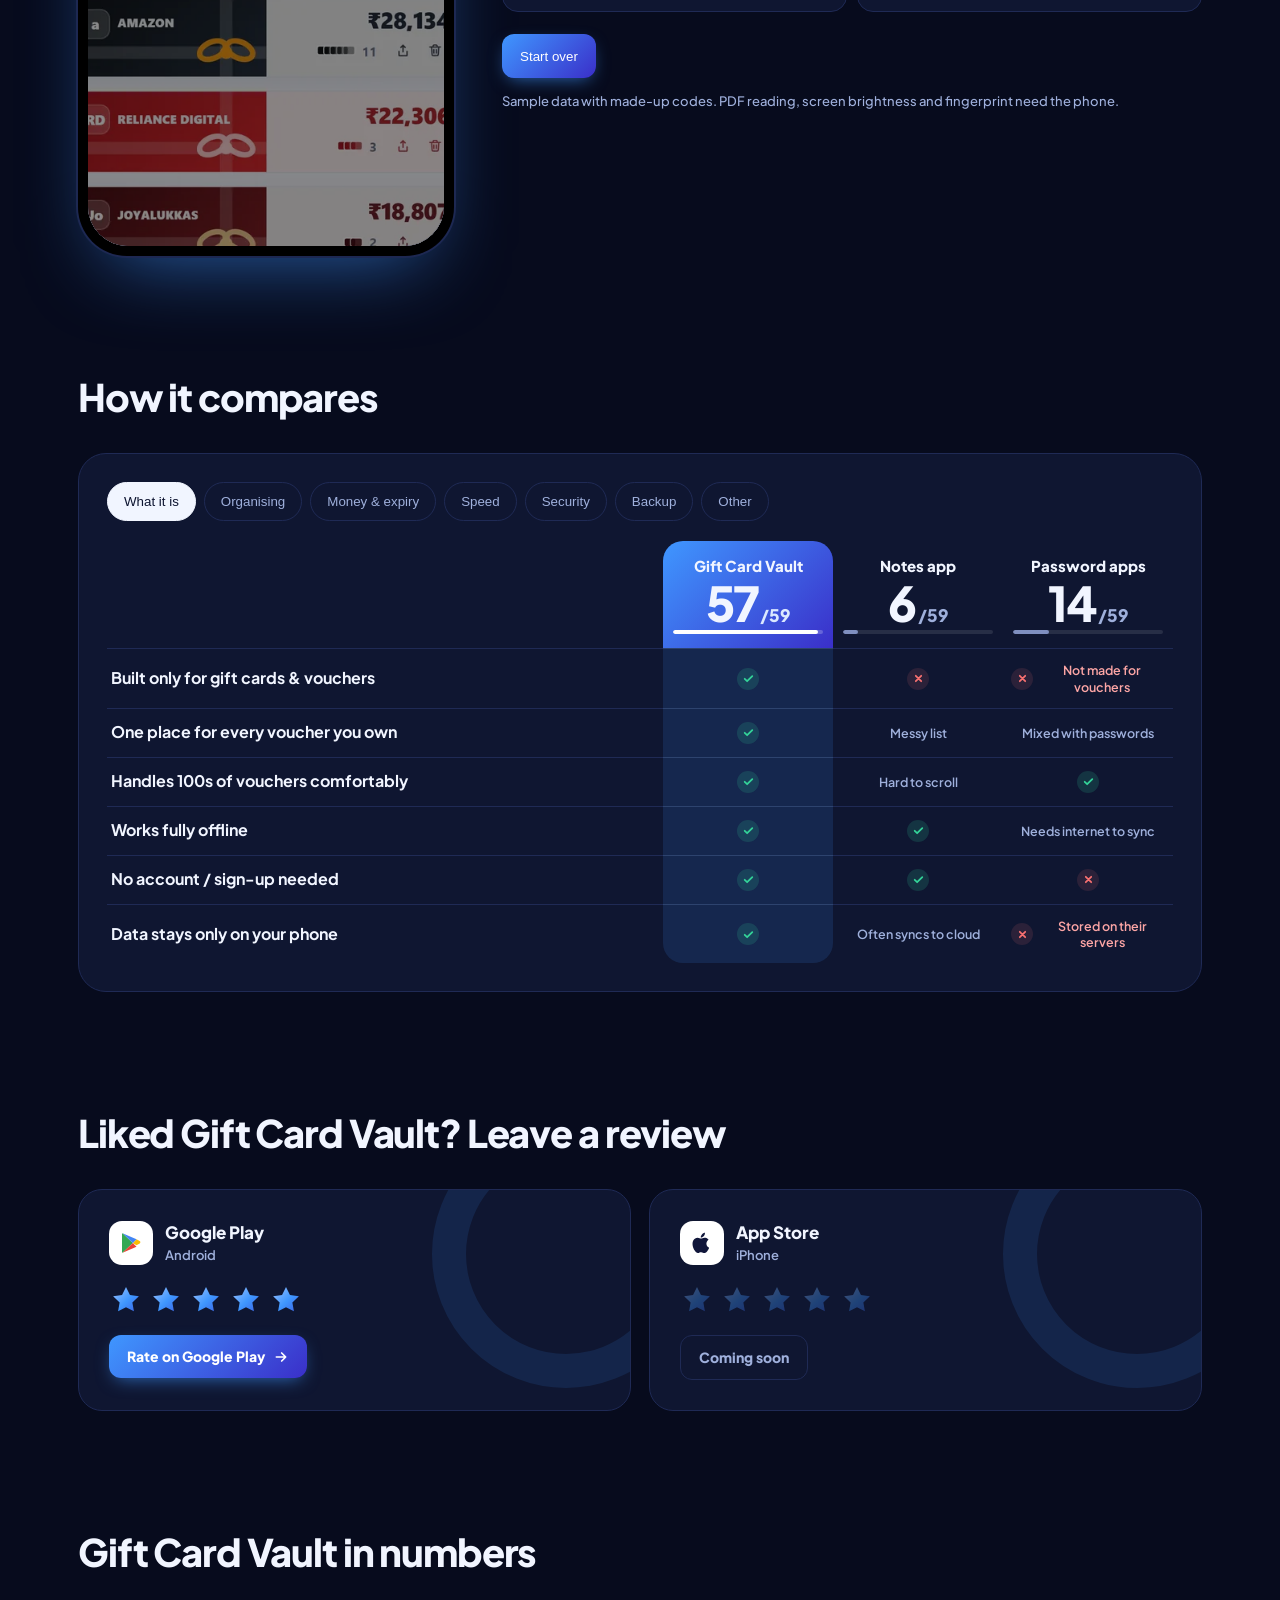
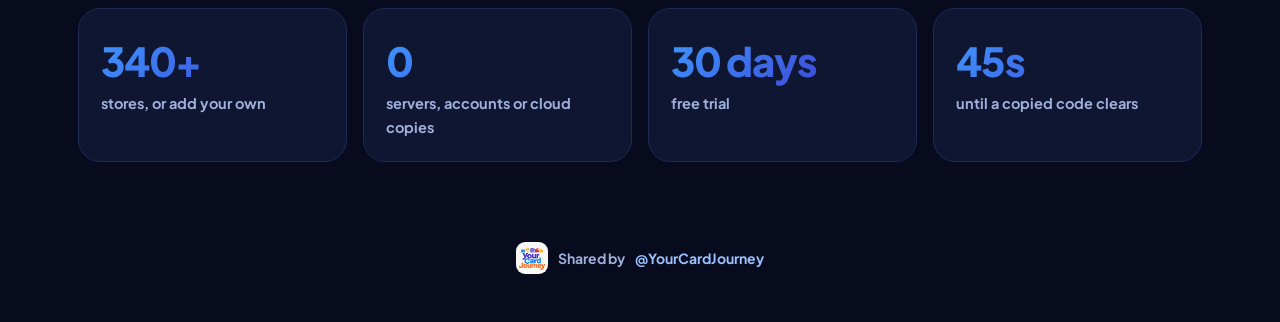
==== commit 9dfd3b39: "Gift Card Vault 2.0: live demo, 24 Inside screens, new video, 2.0 comparison rows Try it yourself: t" ====
--- a/index.html
+++ b/index.html
@@ -167,6 +167,39 @@
 .rv.soon-rv .rv-stars{opacity:.35}
 .rv.soon-rv .rv-go{background:transparent;color:var(--muted);box-shadow:none;border:1px solid var(--line)}
 
+/* hero: a way down to the live demo */
+.try-link{display:inline-flex;align-items:center;gap:8px;margin-top:16px;padding:10px 16px;border-radius:12px;background:rgba(255,255,255,.16);border:1px solid rgba(255,255,255,.35);color:#fff;text-decoration:none;font-weight:800;font-size:15px;transition:background .2s,transform .25s cubic-bezier(.34,1.56,.64,1)}
+.try-link:hover{background:rgba(255,255,255,.26);transform:translateY(-2px)}
+.try-link svg{width:16px;height:16px}
+
+/* the live demo: the real app in a phone, scaled to fit (it lays out for a 393 px phone) */
+.try{display:grid;gap:28px;align-items:center}
+@media(min-width:900px){.try{grid-template-columns:auto 1fr;gap:48px}}
+.try-phone{--s:1;width:calc(393px * var(--s) + 20px);height:calc(852px * var(--s) + 20px);margin:0 auto;padding:10px;border-radius:calc(54px * var(--s));background:#000;box-shadow:0 0 0 2px #1d2852,0 30px 80px -30px rgba(63,151,255,.65)}
+.try-screen{position:relative;width:calc(393px * var(--s));height:calc(852px * var(--s));border-radius:calc(44px * var(--s));overflow:hidden;background:#f2f4fb}
+.try-screen iframe{position:absolute;left:0;top:0;width:393px;height:852px;border:0;transform:scale(var(--s));transform-origin:0 0;background:#f2f4fb}
+.try-start{position:absolute;inset:0;border:0;padding:0;cursor:pointer;background:#0b1233;display:grid;place-items:center}
+.try-start[hidden]{display:none}
+.try-start img{position:absolute;inset:0;width:100%;height:100%;object-fit:cover;object-position:top;filter:saturate(.9) brightness(.55)}
+.try-play{position:relative;display:inline-flex;align-items:center;gap:10px;padding:16px 24px;border-radius:999px;background:var(--grad);color:#fff;font:800 17px/1 inherit;box-shadow:0 12px 30px -8px rgba(63,151,255,.8);animation:tryPulse 2.4s ease-out infinite;transition:transform .25s cubic-bezier(.34,1.56,.64,1)}
+.try-play svg{width:20px;height:20px}
+.try-start:hover .try-play{transform:scale(1.05)}
+@keyframes tryPulse{0%{box-shadow:0 0 0 0 rgba(63,151,255,.55),0 12px 30px -8px rgba(63,151,255,.8)}70%,100%{box-shadow:0 0 0 18px rgba(63,151,255,0),0 12px 30px -8px rgba(63,151,255,.8)}}
+@media(prefers-reduced-motion:reduce){.try-play{animation:none}}
+.try-lead{font-size:clamp(16px,1.6vw,19px);color:#d8e2ff;max-width:52ch}
+.try-lead b{color:#fff}
+.try-list{list-style:none;padding:0;margin:22px 0 0;display:grid;gap:10px;counter-reset:t}
+@media(min-width:620px){.try-list{grid-template-columns:1fr 1fr}}
+.try-list li{counter-increment:t;display:flex;gap:12px;align-items:flex-start;padding:12px 14px;border-radius:16px;background:var(--panel);border:1px solid var(--line);font-size:14.5px;line-height:1.4;color:var(--muted)}
+.try-list li b{color:var(--text)}
+.try-list li::before{content:counter(t);flex:none;width:24px;height:24px;border-radius:8px;display:grid;place-items:center;background:rgba(255,122,47,.16);color:var(--ribbon);font-weight:800;font-size:13px}
+.try-acts{display:flex;flex-wrap:wrap;gap:10px;margin-top:22px}
+.try-reset,.try-full{display:inline-flex;align-items:center;height:44px;padding:0 18px;border-radius:12px;font:800 14px/1 inherit;text-decoration:none;cursor:pointer}
+.try-reset{background:var(--grad);color:#fff;border:0;box-shadow:0 6px 18px -6px rgba(63,151,255,.7)}
+.try-full{background:transparent;color:var(--text);border:1px solid var(--line)}
+@media(min-width:900px){.try-full{display:none}}
+.try-note{margin-top:14px;font-size:13px;color:var(--muted)}
+
 footer{padding:24px 0 48px;text-align:center;color:var(--muted);font-weight:700;font-size:14px;display:flex;justify-content:center;align-items:center;gap:10px}
 footer img{width:32px;height:32px;border-radius:9px}
 footer a{color:#9cc2ff;text-decoration:none}
@@ -190,7 +223,8 @@
 
     <div class="stores">
       <svg class="bow" viewBox="0 0 110 70" aria-hidden="true"><g fill="none" stroke="#ff7a2f" stroke-width="8"><ellipse cx="34" cy="34" rx="24" ry="14" transform="rotate(-24 34 34)"/><ellipse cx="76" cy="34" rx="24" ry="14" transform="rotate(24 76 34)"/></g><circle cx="55" cy="38" r="10" fill="#ff7a2f"/></svg>
-      <div class="big"><div class="n" id="users" data-to="250">250+</div><div class="l">GiftCard users on Android</div></div>
+      <div class="big"><div class="n" id="users" data-to="250">250+</div><div class="l">GiftCard users on Android</div>
+        <a class="try-link" href="#try">Try the live demo<svg viewBox="0 0 24 24" fill="none" stroke="currentColor" stroke-width="2.5" stroke-linecap="round" stroke-linejoin="round" aria-hidden="true"><path d="M12 5v14M6 13l6 6 6-6"/></svg></a></div>
       <div class="soon">
         <a class="qr" href="https://play.google.com/store/apps/details?id=com.yourcardjourney.giftcardvault" target="_blank" rel="noopener">
           <img src="assets/qr-android.svg" alt="QR code for Google Play">
@@ -208,22 +242,63 @@
   <section>
     <h2>Inside Gift Card Vault</h2>
     <div class="feats">
-      <div class="feat"><figure><img src="assets/00-welcome.webp" alt="" loading="lazy"></figure><p><i></i>Create your vault</p></div>
-      <div class="feat"><figure><img src="assets/04-scan.webp" alt="" loading="lazy"></figure><p><i></i>Scan a voucher</p></div>
-      <div class="feat"><figure><img src="assets/08-paste.webp" alt="" loading="lazy"></figure><p><i></i>Paste many at once</p></div>
-      <div class="feat"><figure><img src="assets/01-home.webp" alt="" loading="lazy"></figure><p><i></i>Every card at a glance</p></div>
-      <div class="feat"><figure><img src="assets/02-combine.webp" alt="" loading="lazy"></figure><p><i></i>One total per store</p></div>
-      <div class="feat"><figure><img src="assets/03-stores.webp" alt="" loading="lazy"></figure><p><i></i>Stores, A to Z</p></div>
-      <div class="feat"><figure><img src="assets/09-search.webp" alt="" loading="lazy"></figure><p><i></i>Instant search</p></div>
-      <div class="feat"><figure><img src="assets/05-checkout.webp" alt="" loading="lazy"></figure><p><i></i>Big code at checkout</p></div>
-      <div class="feat"><figure><img src="assets/10-spend.webp" alt="" loading="lazy"></figure><p><i></i>Track what&rsquo;s left</p></div>
-      <div class="feat"><figure><img src="assets/06-alerts.webp" alt="" loading="lazy"></figure><p><i></i>Expiry alerts</p></div>
-      <div class="feat"><figure><img src="assets/07-export.webp" alt="" loading="lazy"></figure><p><i></i>Share with its PIN</p></div>
-      <div class="feat"><figure><img src="assets/11-archive.webp" alt="" loading="lazy"></figure><p><i></i>Archive used cards</p></div>
-      <div class="feat"><figure><img src="assets/12-dark.webp" alt="" loading="lazy"></figure><p><i></i>Dark theme</p></div>
-      <div class="feat"><figure><img src="assets/13-settings.webp" alt="" loading="lazy"></figure><p><i></i>Auto-lock &amp; fingerprint</p></div>
+      <div class="feat"><figure><img src="assets/s2-01-welcome.webp" alt="" loading="lazy"></figure><p><i></i>Create your vault</p></div>
+      <div class="feat"><figure><img src="assets/s2-02-home.webp" alt="" loading="lazy"></figure><p><i></i>Every card at a glance</p></div>
+      <div class="feat"><figure><img src="assets/s2-03-combine.webp" alt="" loading="lazy"></figure><p><i></i>One total per store</p></div>
+      <div class="feat"><figure><img src="assets/s2-04-fold.webp" alt="" loading="lazy"></figure><p><i></i>Hide values, fold it up</p></div>
+      <div class="feat"><figure><img src="assets/s2-05-stores.webp" alt="" loading="lazy"></figure><p><i></i>Stores, A to Z</p></div>
+      <div class="feat"><figure><img src="assets/s2-06-search.webp" alt="" loading="lazy"></figure><p><i></i>Instant search</p></div>
+      <div class="feat"><figure><img src="assets/s2-07-add.webp" alt="" loading="lazy"></figure><p><i></i>Every way to add</p></div>
+      <div class="feat"><figure><img src="assets/s2-08-scan.webp" alt="" loading="lazy"></figure><p><i></i>Scanner, rebuilt</p></div>
+      <div class="feat"><figure><img src="assets/s2-09-found.webp" alt="" loading="lazy"></figure><p><i></i>Many vouchers at once</p></div>
+      <div class="feat"><figure><img src="assets/s2-10-paste.webp" alt="" loading="lazy"></figure><p><i></i>Paste a whole email</p></div>
+      <div class="feat"><figure><img src="assets/s2-11-check.webp" alt="" loading="lazy"></figure><p><i></i>Check one by one</p></div>
+      <div class="feat"><figure><img src="assets/s2-12-confirm.webp" alt="" loading="lazy"></figure><p><i></i>Confirm, then save</p></div>
+      <div class="feat"><figure><img src="assets/s2-13-checkout.webp" alt="" loading="lazy"></figure><p><i></i>Barcode at checkout</p></div>
+      <div class="feat"><figure><img src="assets/s2-14-qr.webp" alt="" loading="lazy"></figure><p><i></i>Or a QR code</p></div>
+      <div class="feat"><figure><img src="assets/s2-15-spend.webp" alt="" loading="lazy"></figure><p><i></i>Track what&rsquo;s left</p></div>
+      <div class="feat"><figure><img src="assets/s2-16-alerts.webp" alt="" loading="lazy"></figure><p><i></i>Expiry alerts</p></div>
+      <div class="feat"><figure><img src="assets/s2-17-export.webp" alt="" loading="lazy"></figure><p><i></i>Share with its PIN</p></div>
+      <div class="feat"><figure><img src="assets/s2-18-archive.webp" alt="" loading="lazy"></figure><p><i></i>Archive used cards</p></div>
+      <div class="feat"><figure><img src="assets/s2-19-plans.webp" alt="" loading="lazy"></figure><p><i></i>Lifetime plan</p></div>
+      <div class="feat"><figure><img src="assets/s2-20-textsize.webp" alt="" loading="lazy"></figure><p><i></i>Checkout mode &amp; text size</p></div>
+      <div class="feat"><figure><img src="assets/s2-21-settings.webp" alt="" loading="lazy"></figure><p><i></i>Auto-lock &amp; fingerprint</p></div>
+      <div class="feat"><figure><img src="assets/s2-22-dark.webp" alt="" loading="lazy"></figure><p><i></i>Dark theme</p></div>
       <div class="feat"><figure><img src="assets/14-security-a.webp" alt="" loading="lazy"></figure><p><i></i>Nothing to hack</p></div>
       <div class="feat"><figure><img src="assets/15-security-b.webp" alt="" loading="lazy"></figure><p><i></i>Locked down</p></div>
+    </div>
+  </section>
+
+  <section id="try">
+    <h2>Try it yourself</h2>
+    <div class="try">
+      <div class="try-phone" id="try-phone">
+        <div class="try-screen">
+          <iframe id="try-frame" title="Gift Card Vault live demo" allow="camera; clipboard-read; clipboard-write"></iframe>
+          <button type="button" class="try-start" id="try-start">
+            <img src="assets/s2-03-combine.webp" alt="">
+            <span class="try-play"><svg viewBox="0 0 24 24" aria-hidden="true"><path fill="currentColor" d="M8 5.5v13a1 1 0 0 0 1.5.9l10.4-6.5a1 1 0 0 0 0-1.8L9.5 4.6A1 1 0 0 0 8 5.5Z"/></svg>Start the live demo</span>
+          </button>
+        </div>
+      </div>
+      <div class="try-side">
+        <p class="try-lead">The real app, with <b>165 sample gift cards</b> in 42 stores. Tap, scroll, search, scan, add &ndash; it&rsquo;s your own copy. Nothing you do reaches anyone else, and it starts fresh every time. Deleting is switched off.</p>
+        <ol class="try-list">
+          <li><span><b>Combine by brand</b> for one total per store</span></li>
+          <li><span>Tap the <b>eye</b> to hide the value, the <b>arrow</b> to fold it</span></li>
+          <li><span>Open <b>Stores</b> and pick Amazon</span></li>
+          <li><span>Tap a card for the <b>barcode</b>, then &lsaquo; &rsaquo; to the next</span></li>
+          <li><span><b>+ &rsaquo; Paste</b> a voucher email, then Find the vouchers</span></li>
+          <li><span><b>+ &rsaquo; Scan card</b> and hold a gift card to your camera</span></li>
+          <li><span>The <b>bell</b> lists cards about to expire</span></li>
+          <li><span><b>Settings</b>: text size, Checkout mode, dark theme</span></li>
+        </ol>
+        <div class="try-acts">
+          <button type="button" class="try-reset" id="try-reset">Start over</button>
+          <a class="try-full" href="demo/" target="_blank" rel="noopener">Open full screen</a>
+        </div>
+        <p class="try-note">Sample data with made-up codes. PDF reading, screen brightness and fingerprint need the phone.</p>
+      </div>
     </div>
   </section>
 
@@ -286,6 +361,10 @@
     ['Search across all vouchers', 1, 1, 1],
     ['Archive used vouchers (not delete)', 1, 0, 0],
     ['Duplicate code refused', 1, 0, 0],
+    ['Hide balances, fold the header', '1:Remembered', 0, 0],
+    ['Next / previous card inside a store', 1, 0, 0],
+    ['Export or clear a whole brand', 1, 0, 0],
+    ['Text size just for the app', '1:4 sizes', 0, 'Some apps'],
     ['Quickly tell vouchers apart', '1:Store-colour tiles', '0:Plain text', '0:Plain list'],
   ],
   'Money & expiry': [
@@ -296,13 +375,20 @@
     ['Expiry date tracked per voucher', 1, 'Type it yourself', 'Custom field'],
     ['Expiring-soon alerts', '1:In-app bell', 0, 0],
     ['Expired / redeemed counted apart', 1, 0, 0],
+    ['Expiry filled from purchase date', '1:Amazon: +1 year', 0, 0],
   ],
   'Speed': [
     ['Checkout view: big code + PIN', 1, 'Scroll + select text', 'Several taps'],
+    ['Barcode / QR for the shop scanner', '1:Full brightness', 0, 0],
     ['One-tap copy of code / PIN', 1, 0, 1],
-    ['Scan a voucher with the camera', '1:Offline scan', 0, 0],
+    ['Scan a voucher with the camera', '1:Fix or lock as it reads', 0, 0],
     ['Read a voucher from a screenshot', '1:Offline', 0, 0],
+    ['Many vouchers from one screenshot', '1:All found', 0, 0],
+    ['Read a PDF voucher', '1:Every page', 0, 0],
     ['Paste a voucher email, get cards', '1:Many at once', 0, 0],
+    ['Bulk import from a CSV file', 1, 0, 'Some apps'],
+    ['Collect codes from apps that block screenshots', 1, 0, 0],
+    ['Check each voucher, confirm before saving', 1, 0, 0],
     ['Share an email or screenshot in', 1, 'Saved as text', 0],
     ['Share one voucher with its PIN', 1, 'Copy text', 'Some apps'],
   ],
@@ -329,6 +415,7 @@
     ['Stores website passwords / logins', 0, 'Plain text', '1:Main job'],
     ['Made for Indian stores & vouchers', 1, 0, 0],
     ['Simple enough for anyone in family', 1, 1, 'Learning curve'],
+    ['Pay once, keep it for good', '1:Lifetime plan', '1:Free', '0:Mostly yearly'],
   ],
 };
 (() => {
@@ -365,6 +452,19 @@
   show('What it is');
 
   new IntersectionObserver((es, o) => { if (es[0].isIntersecting) { vs.classList.add('seen'); o.disconnect(); } }, {threshold: .3}).observe(vs);
+})();
+// the live demo: scale the phone to the window, load the app on the first tap
+(() => {
+  const ph = document.getElementById('try-phone'), fr = document.getElementById('try-frame'), st = document.getElementById('try-start');
+  const fit = () => {
+    const w = Math.min(document.querySelector('.wrap').clientWidth - 32, 413);
+    const h = innerHeight * .88;
+    ph.style.setProperty('--s', Math.min(1, (w - 20) / 393, (h - 20) / 852).toFixed(3));
+  };
+  fit(); addEventListener('resize', fit);
+  const start = () => { fr.src = 'demo/index.html?r=' + Date.now(); st.hidden = true; };
+  st.addEventListener('click', start);
+  document.getElementById('try-reset').addEventListener('click', start);
 })();
 // count the users stat up from 0 when the page opens
 (() => {
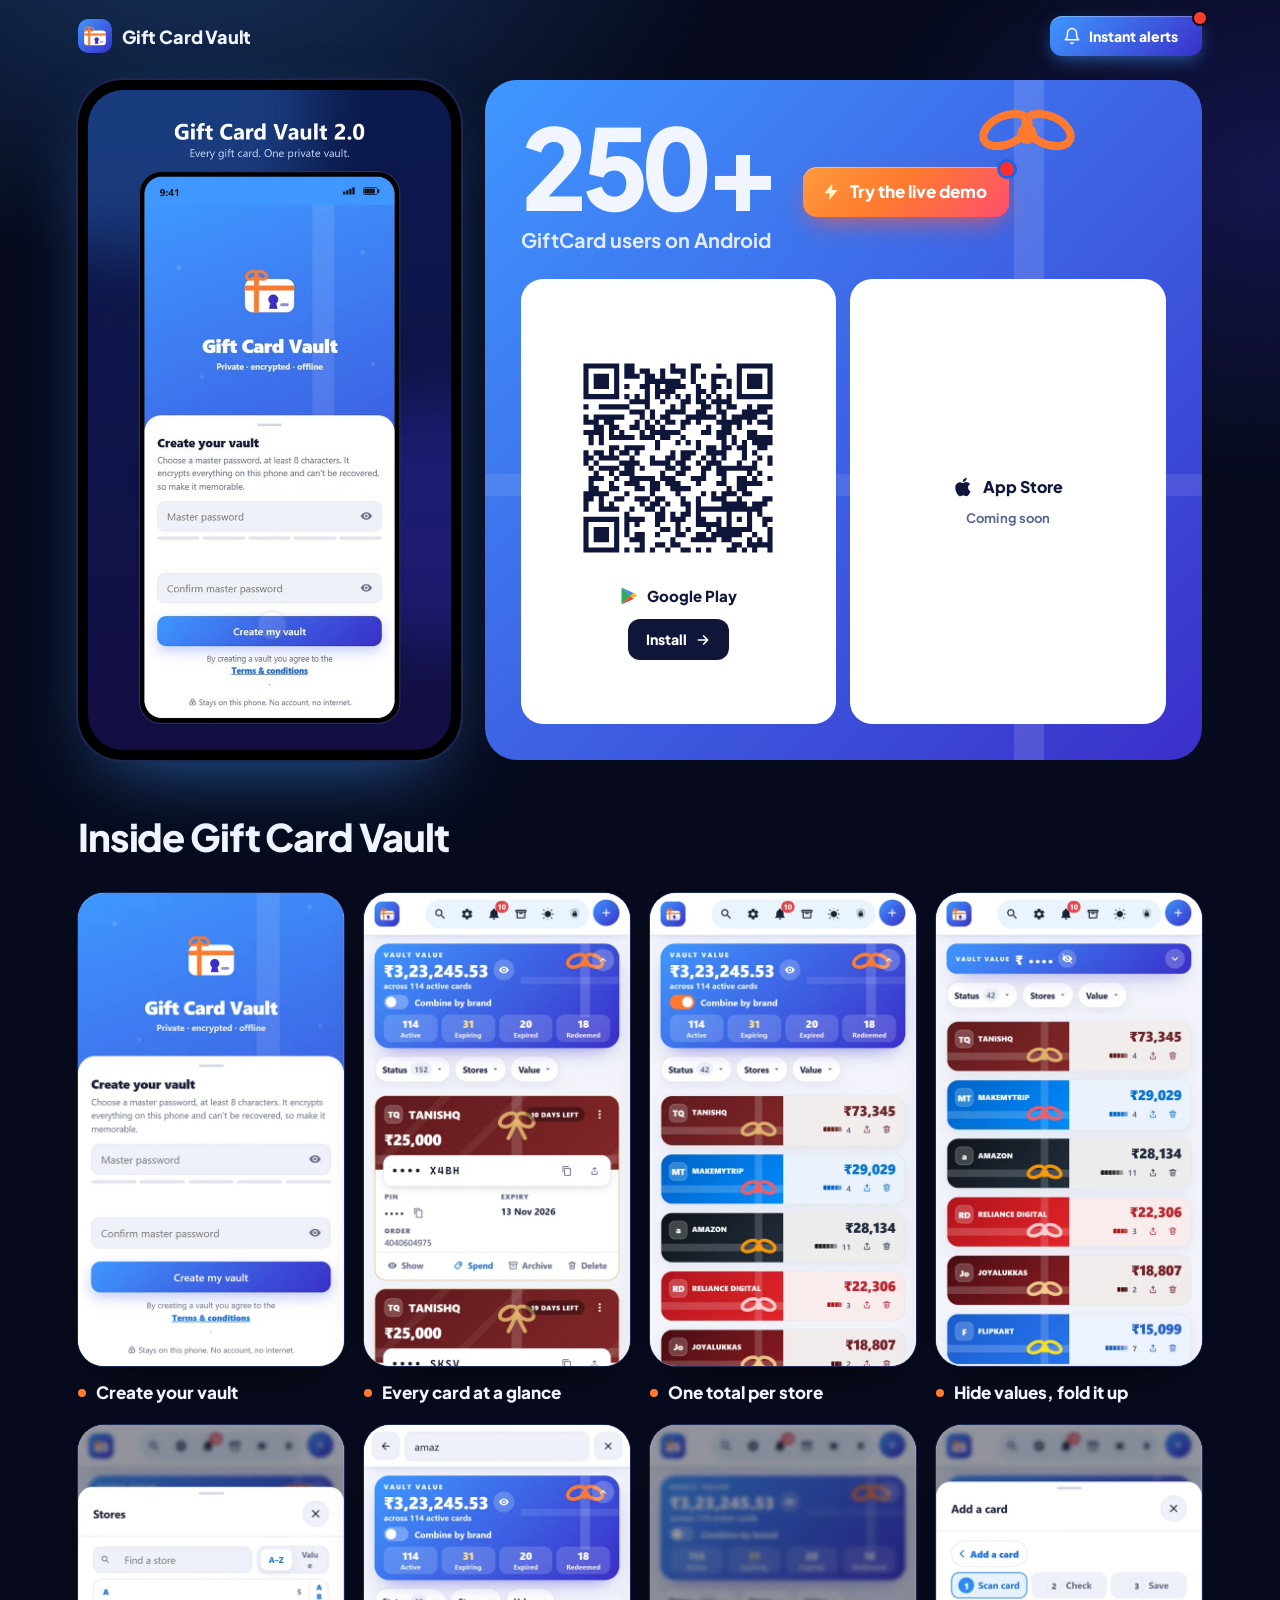
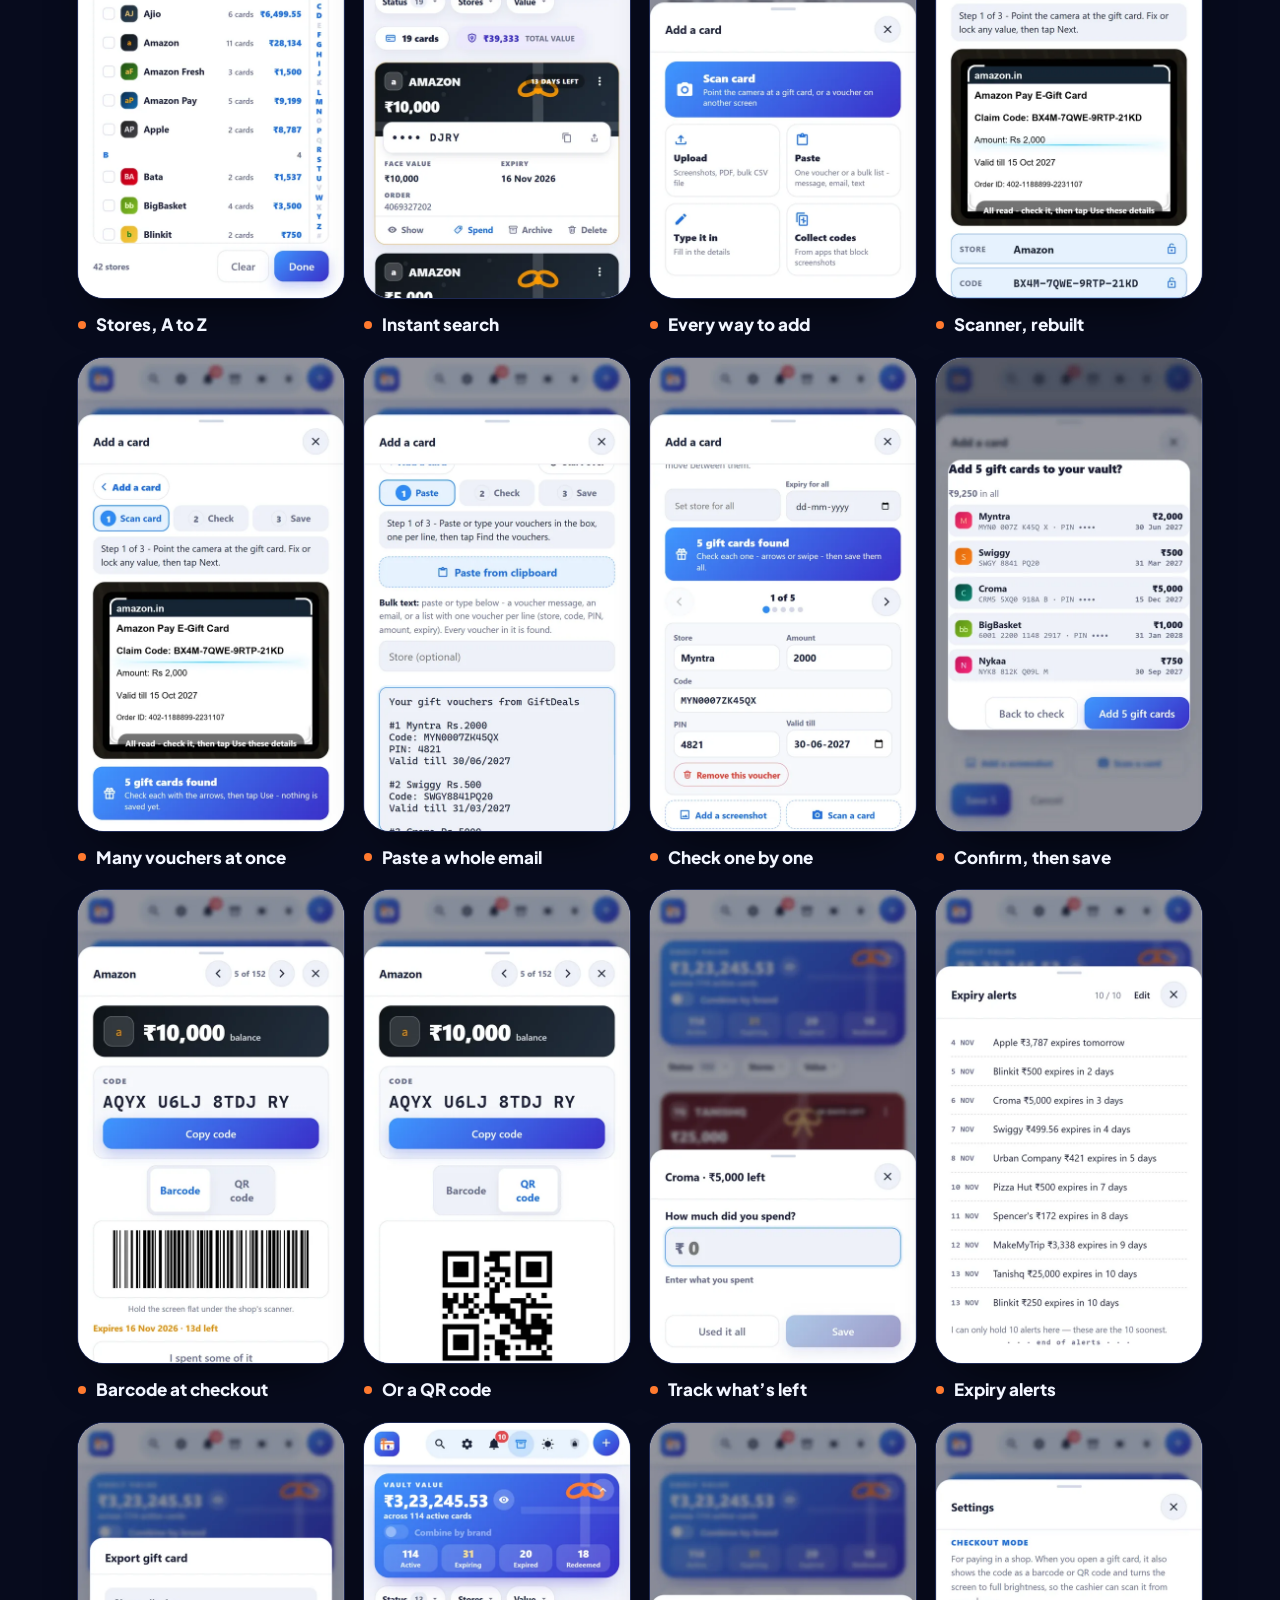
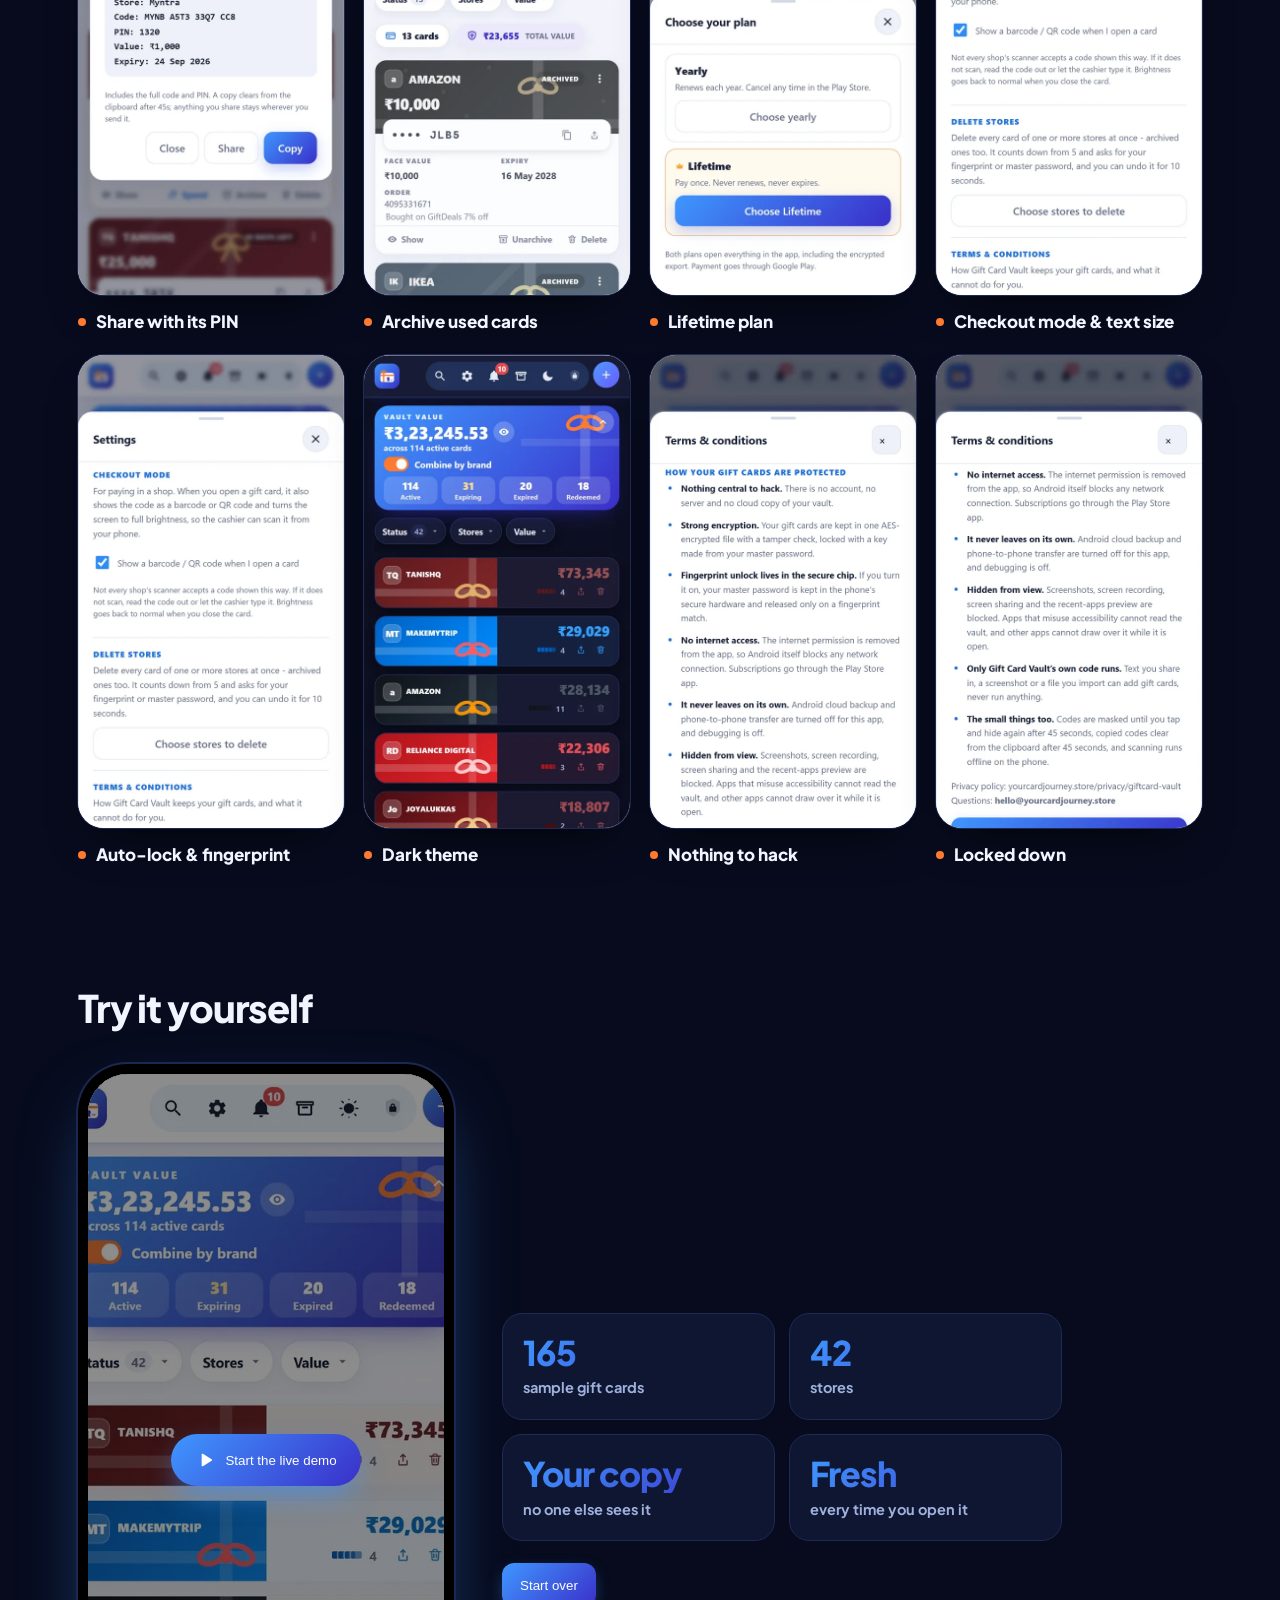
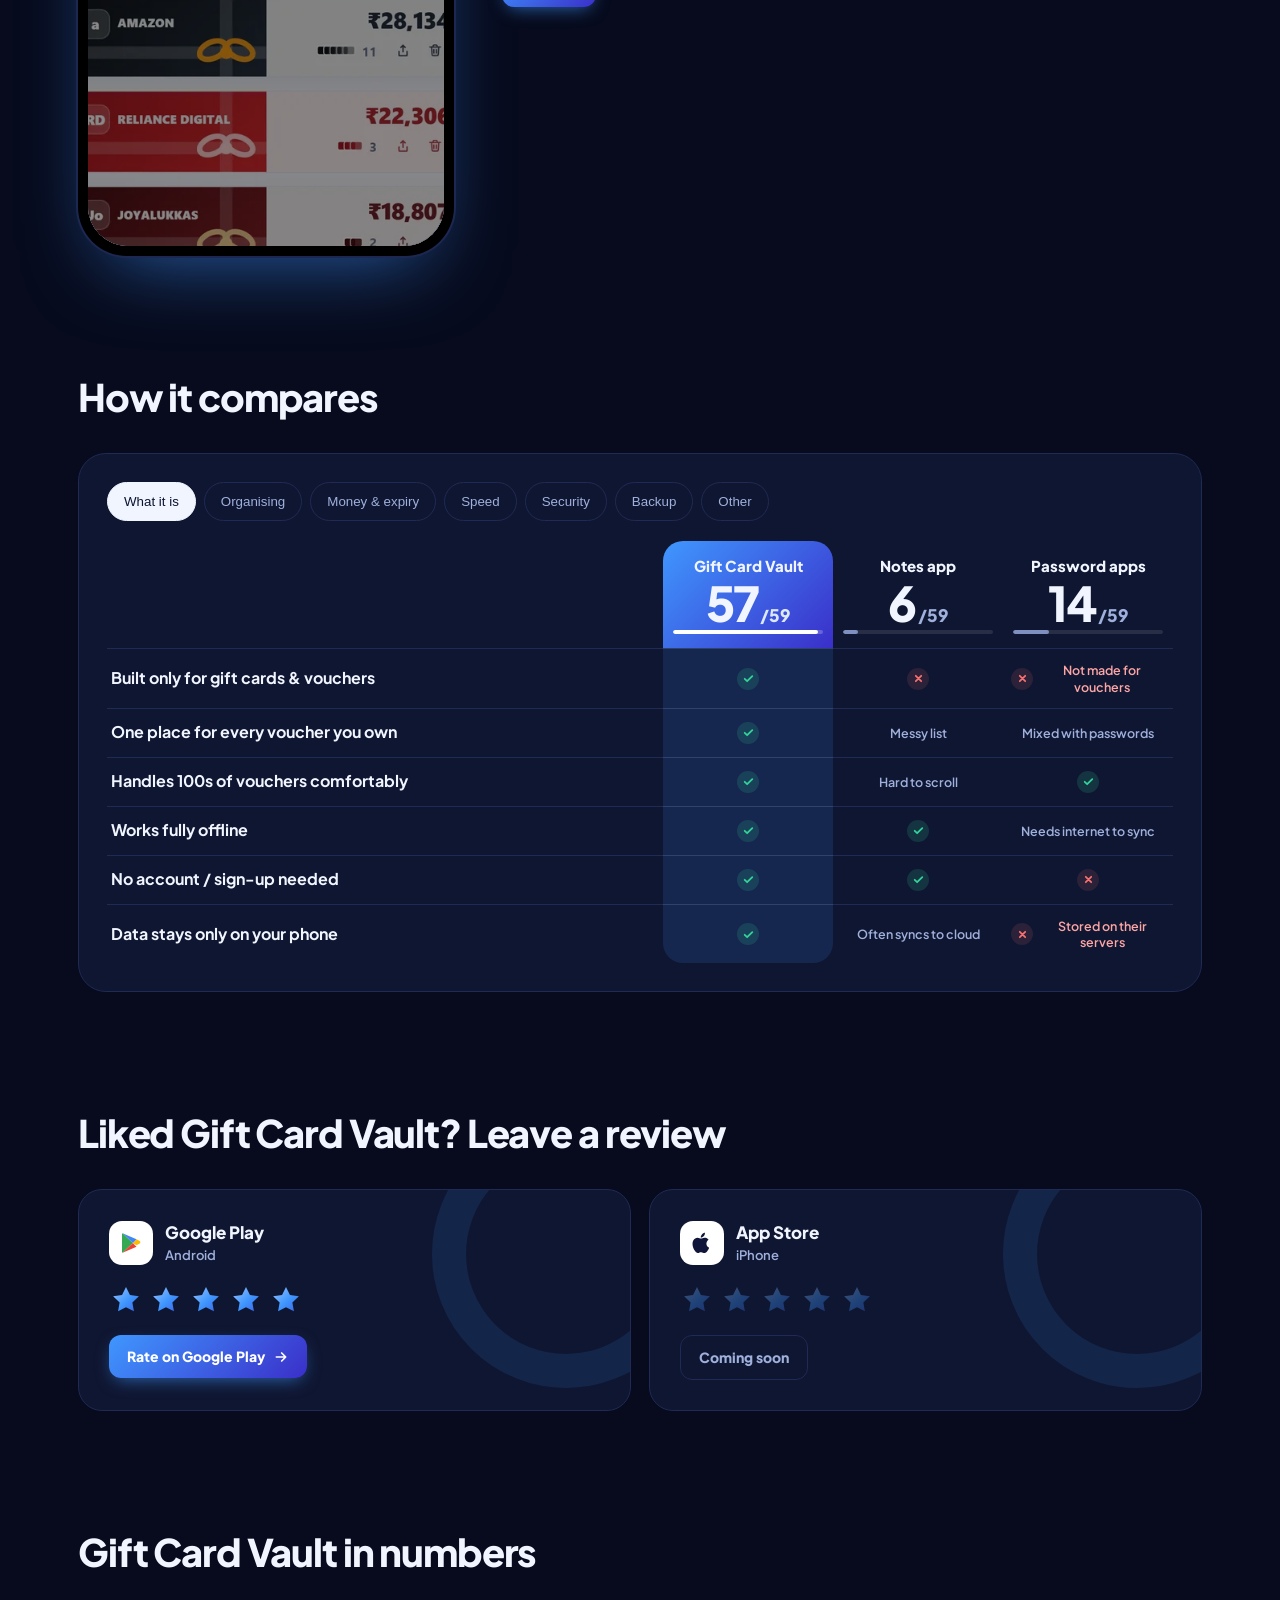
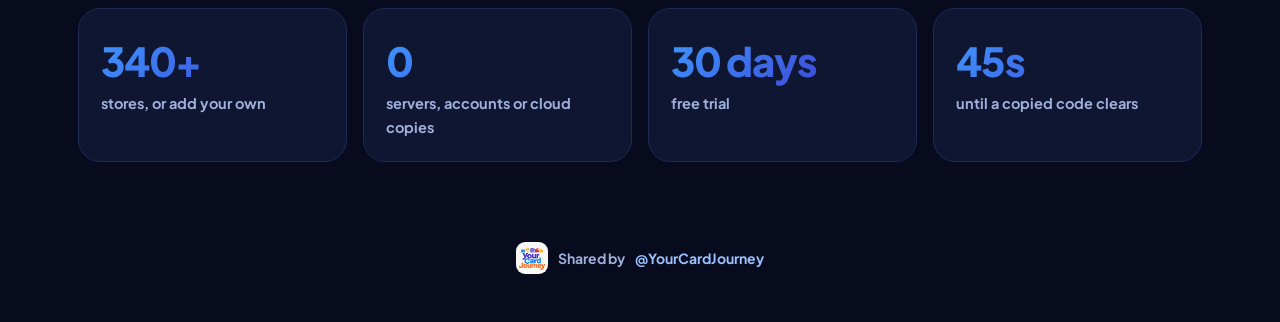
==== commit 0e5c13c9: "Glance: live-demo button beside 250+ (orange, flashing bolt), Try section trimmed to 4 tiles + Start" ====
--- a/index.html
+++ b/index.html
@@ -75,7 +75,7 @@
 /* the gift ribbon, crossing the panel like a wrapped present */
 .stores::before{content:"";position:absolute;right:22%;top:-10%;bottom:-10%;width:clamp(22px,2.4vw,30px);background:rgba(255,255,255,.12)}
 .stores::after{content:"";position:absolute;left:-10%;right:-10%;top:58%;height:clamp(16px,1.8vw,22px);background:rgba(255,255,255,.09)}
-.bow{position:absolute;right:calc(22% - 38px);top:clamp(18px,4vw,42px);width:clamp(84px,9vw,110px);z-index:1}
+.bow{position:absolute;right:calc(22% - 38px);top:clamp(10px,1.4vw,16px);width:clamp(84px,9vw,110px);z-index:1}
 .big{position:relative;z-index:1}
 .big .n{font-size:clamp(64px,9vw,112px);font-weight:800;font-variant-numeric:tabular-nums;line-height:.9;letter-spacing:-.05em}
 .big .l{font-size:clamp(16px,1.7vw,20px);font-weight:700;color:#e3ecff;margin-top:8px;max-width:22ch}
@@ -168,9 +168,18 @@
 .rv.soon-rv .rv-go{background:transparent;color:var(--muted);box-shadow:none;border:1px solid var(--line)}
 
 /* hero: a way down to the live demo */
-.try-link{display:inline-flex;align-items:center;gap:8px;margin-top:16px;padding:10px 16px;border-radius:12px;background:rgba(255,255,255,.16);border:1px solid rgba(255,255,255,.35);color:#fff;text-decoration:none;font-weight:800;font-size:15px;transition:background .2s,transform .25s cubic-bezier(.34,1.56,.64,1)}
-.try-link:hover{background:rgba(255,255,255,.26);transform:translateY(-2px)}
-.try-link svg{width:16px;height:16px}
+@media(min-width:900px) and (max-width:1120px){.bow{display:none}}
+.big-row{display:flex;align-items:flex-end;flex-wrap:wrap;gap:14px 28px}
+/* the live-demo button: the ribbon orange (not the panel's blue), a bolt that
+   flashes, a halo pulse and a red dot - so it is the first thing seen */
+.try-link{position:relative;isolation:isolate;display:inline-flex;align-items:center;gap:9px;height:50px;padding:0 22px 0 18px;border-radius:14px;background:linear-gradient(135deg,#ff9a3c,#ff7a2f 45%,#ff4f6d);color:#fff;text-decoration:none;font-weight:800;font-size:17px;white-space:nowrap;box-shadow:0 10px 26px -8px rgba(255,90,60,.85),inset 0 1px 0 rgba(255,255,255,.35);transition:transform .25s cubic-bezier(.34,1.56,.64,1)}
+.try-link:hover{transform:translateY(-2px) scale(1.04)}
+.try-link::after{content:"";position:absolute;inset:0;border-radius:inherit;z-index:-1;animation:tryHalo 2s ease-out infinite}
+.try-link .bolt{width:20px;height:20px;color:#fff6c8;animation:bolt 1.6s steps(1) infinite}
+.try-link i{position:absolute;top:-5px;right:-5px;width:14px;height:14px;border-radius:50%;background:#ff2d2d;box-shadow:0 0 0 3px #1f63e6;animation:alertBadge 1.6s ease-in-out infinite}
+@keyframes tryHalo{0%{box-shadow:0 0 0 0 rgba(255,122,47,.7)}70%,100%{box-shadow:0 0 0 14px rgba(255,122,47,0)}}
+@keyframes bolt{0%,40%,60%,100%{opacity:1;filter:drop-shadow(0 0 6px #fff3a0)}45%,55%{opacity:.25;filter:none}}
+@media(prefers-reduced-motion:reduce){.try-link::after,.try-link .bolt,.try-link i{animation:none}}
 
 /* the live demo: the real app in a phone, scaled to fit (it lays out for a 393 px phone) */
 .try{display:grid;gap:28px;align-items:center}
@@ -186,19 +195,15 @@
 .try-start:hover .try-play{transform:scale(1.05)}
 @keyframes tryPulse{0%{box-shadow:0 0 0 0 rgba(63,151,255,.55),0 12px 30px -8px rgba(63,151,255,.8)}70%,100%{box-shadow:0 0 0 18px rgba(63,151,255,0),0 12px 30px -8px rgba(63,151,255,.8)}}
 @media(prefers-reduced-motion:reduce){.try-play{animation:none}}
-.try-lead{font-size:clamp(16px,1.6vw,19px);color:#d8e2ff;max-width:52ch}
-.try-lead b{color:#fff}
-.try-list{list-style:none;padding:0;margin:22px 0 0;display:grid;gap:10px;counter-reset:t}
-@media(min-width:620px){.try-list{grid-template-columns:1fr 1fr}}
-.try-list li{counter-increment:t;display:flex;gap:12px;align-items:flex-start;padding:12px 14px;border-radius:16px;background:var(--panel);border:1px solid var(--line);font-size:14.5px;line-height:1.4;color:var(--muted)}
-.try-list li b{color:var(--text)}
-.try-list li::before{content:counter(t);flex:none;width:24px;height:24px;border-radius:8px;display:grid;place-items:center;background:rgba(255,122,47,.16);color:var(--ribbon);font-weight:800;font-size:13px}
+.try-tiles{display:grid;grid-template-columns:1fr 1fr;gap:14px;max-width:560px}
+.tt{padding:20px;border-radius:20px;background:var(--panel);border:1px solid var(--line)}
+.tt b{display:block;font-size:clamp(24px,2.8vw,34px);font-weight:800;letter-spacing:-.03em;background:var(--grad);-webkit-background-clip:text;background-clip:text;color:transparent;line-height:1.1}
+.tt span{display:block;margin-top:6px;color:var(--muted);font-weight:700;font-size:14.5px}
 .try-acts{display:flex;flex-wrap:wrap;gap:10px;margin-top:22px}
 .try-reset,.try-full{display:inline-flex;align-items:center;height:44px;padding:0 18px;border-radius:12px;font:800 14px/1 inherit;text-decoration:none;cursor:pointer}
 .try-reset{background:var(--grad);color:#fff;border:0;box-shadow:0 6px 18px -6px rgba(63,151,255,.7)}
 .try-full{background:transparent;color:var(--text);border:1px solid var(--line)}
 @media(min-width:900px){.try-full{display:none}}
-.try-note{margin-top:14px;font-size:13px;color:var(--muted)}
 
 footer{padding:24px 0 48px;text-align:center;color:var(--muted);font-weight:700;font-size:14px;display:flex;justify-content:center;align-items:center;gap:10px}
 footer img{width:32px;height:32px;border-radius:9px}
@@ -223,8 +228,9 @@
 
     <div class="stores">
       <svg class="bow" viewBox="0 0 110 70" aria-hidden="true"><g fill="none" stroke="#ff7a2f" stroke-width="8"><ellipse cx="34" cy="34" rx="24" ry="14" transform="rotate(-24 34 34)"/><ellipse cx="76" cy="34" rx="24" ry="14" transform="rotate(24 76 34)"/></g><circle cx="55" cy="38" r="10" fill="#ff7a2f"/></svg>
-      <div class="big"><div class="n" id="users" data-to="250">250+</div><div class="l">GiftCard users on Android</div>
-        <a class="try-link" href="#try">Try the live demo<svg viewBox="0 0 24 24" fill="none" stroke="currentColor" stroke-width="2.5" stroke-linecap="round" stroke-linejoin="round" aria-hidden="true"><path d="M12 5v14M6 13l6 6 6-6"/></svg></a></div>
+      <div class="big"><div class="big-row"><div class="n" id="users" data-to="250">250+</div>
+        <a class="try-link" href="#try"><svg class="bolt" viewBox="0 0 24 24" aria-hidden="true"><path fill="currentColor" d="M13.5 2 4 13.5h6.5L9.5 22 20 9.5h-6.6L13.5 2Z"/></svg>Try the live demo<i aria-hidden="true"></i></a></div>
+        <div class="l">GiftCard users on Android</div></div>
       <div class="soon">
         <a class="qr" href="https://play.google.com/store/apps/details?id=com.yourcardjourney.giftcardvault" target="_blank" rel="noopener">
           <img src="assets/qr-android.svg" alt="QR code for Google Play">
@@ -282,22 +288,16 @@
         </div>
       </div>
       <div class="try-side">
-        <p class="try-lead">The real app, with <b>165 sample gift cards</b> in 42 stores. Tap, scroll, search, scan, add &ndash; it&rsquo;s your own copy. Nothing you do reaches anyone else, and it starts fresh every time. Deleting is switched off.</p>
-        <ol class="try-list">
-          <li><span><b>Combine by brand</b> for one total per store</span></li>
-          <li><span>Tap the <b>eye</b> to hide the value, the <b>arrow</b> to fold it</span></li>
-          <li><span>Open <b>Stores</b> and pick Amazon</span></li>
-          <li><span>Tap a card for the <b>barcode</b>, then &lsaquo; &rsaquo; to the next</span></li>
-          <li><span><b>+ &rsaquo; Paste</b> a voucher email, then Find the vouchers</span></li>
-          <li><span><b>+ &rsaquo; Scan card</b> and hold a gift card to your camera</span></li>
-          <li><span>The <b>bell</b> lists cards about to expire</span></li>
-          <li><span><b>Settings</b>: text size, Checkout mode, dark theme</span></li>
-        </ol>
+        <div class="try-tiles">
+          <div class="tt"><b>165</b><span>sample gift cards</span></div>
+          <div class="tt"><b>42</b><span>stores</span></div>
+          <div class="tt"><b>Your copy</b><span>no one else sees it</span></div>
+          <div class="tt"><b>Fresh</b><span>every time you open it</span></div>
+        </div>
         <div class="try-acts">
           <button type="button" class="try-reset" id="try-reset">Start over</button>
           <a class="try-full" href="demo/" target="_blank" rel="noopener">Open full screen</a>
         </div>
-        <p class="try-note">Sample data with made-up codes. PDF reading, screen brightness and fingerprint need the phone.</p>
       </div>
     </div>
   </section>
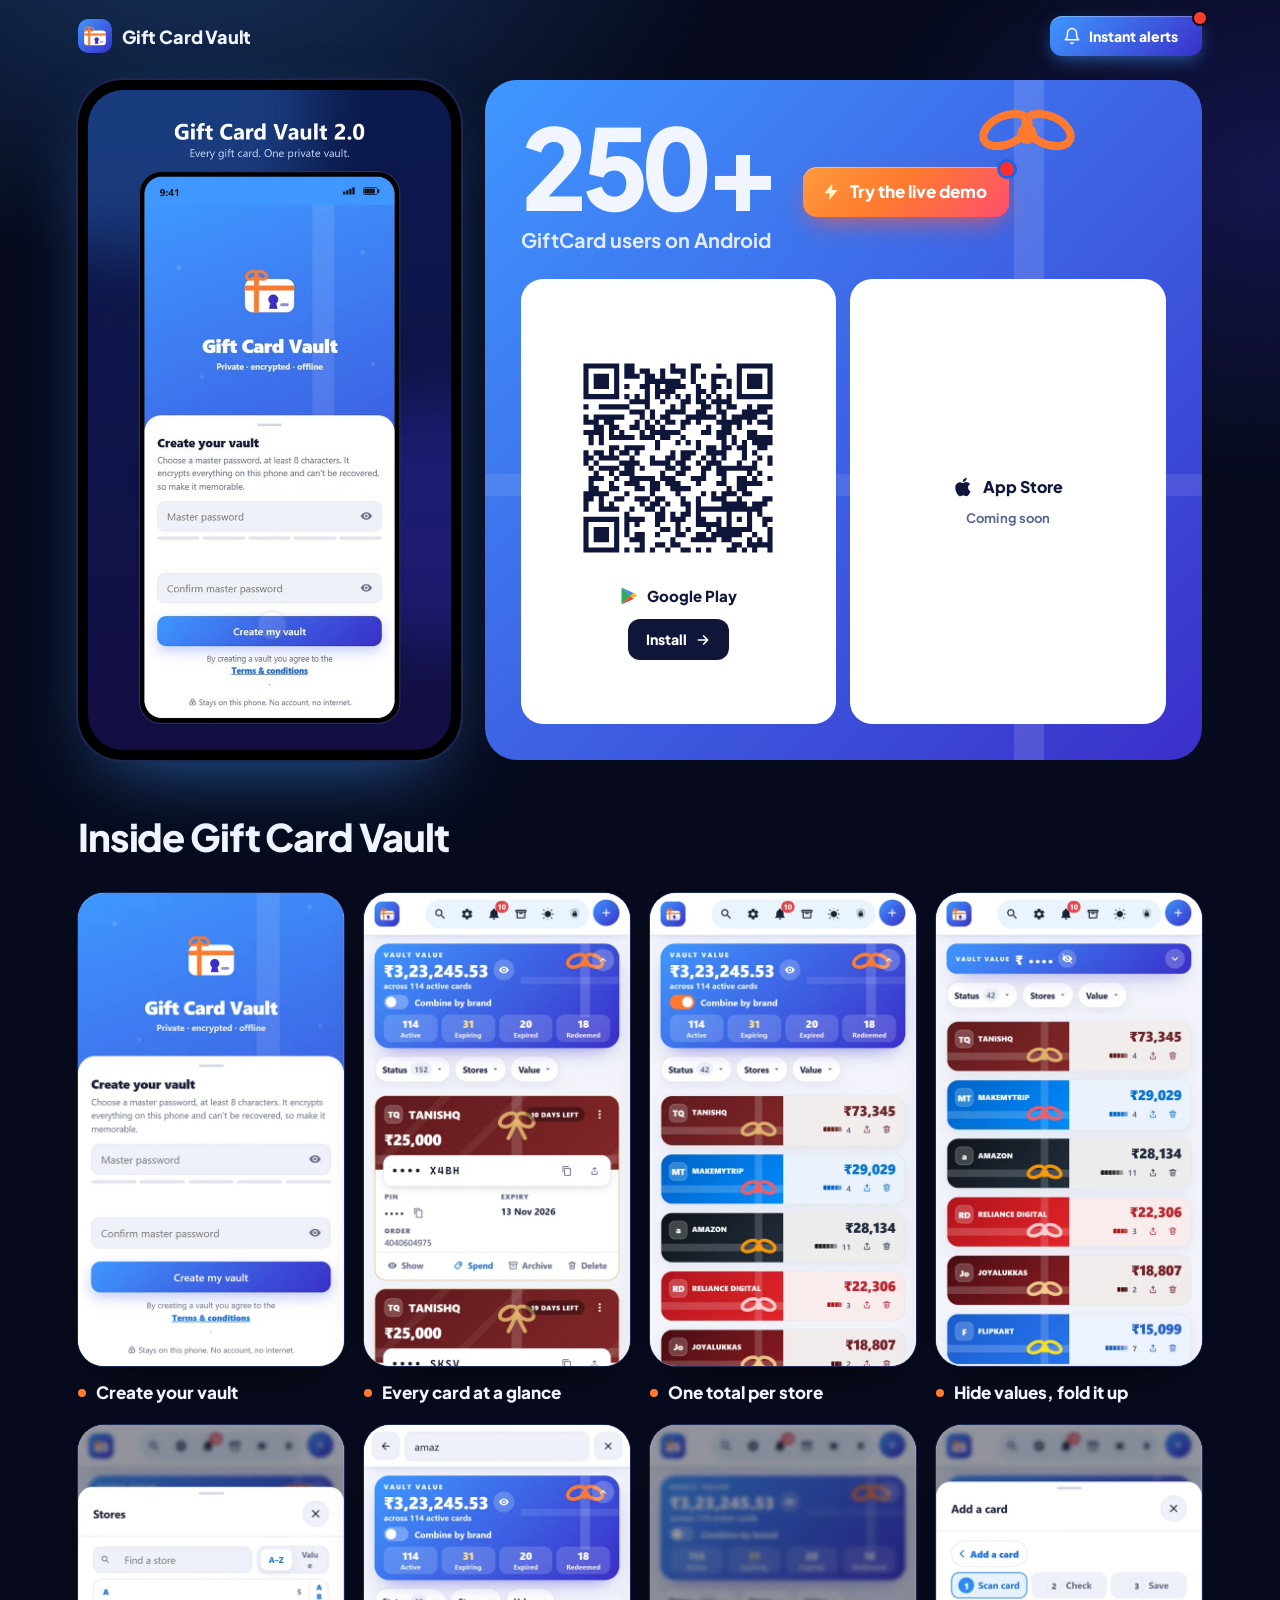
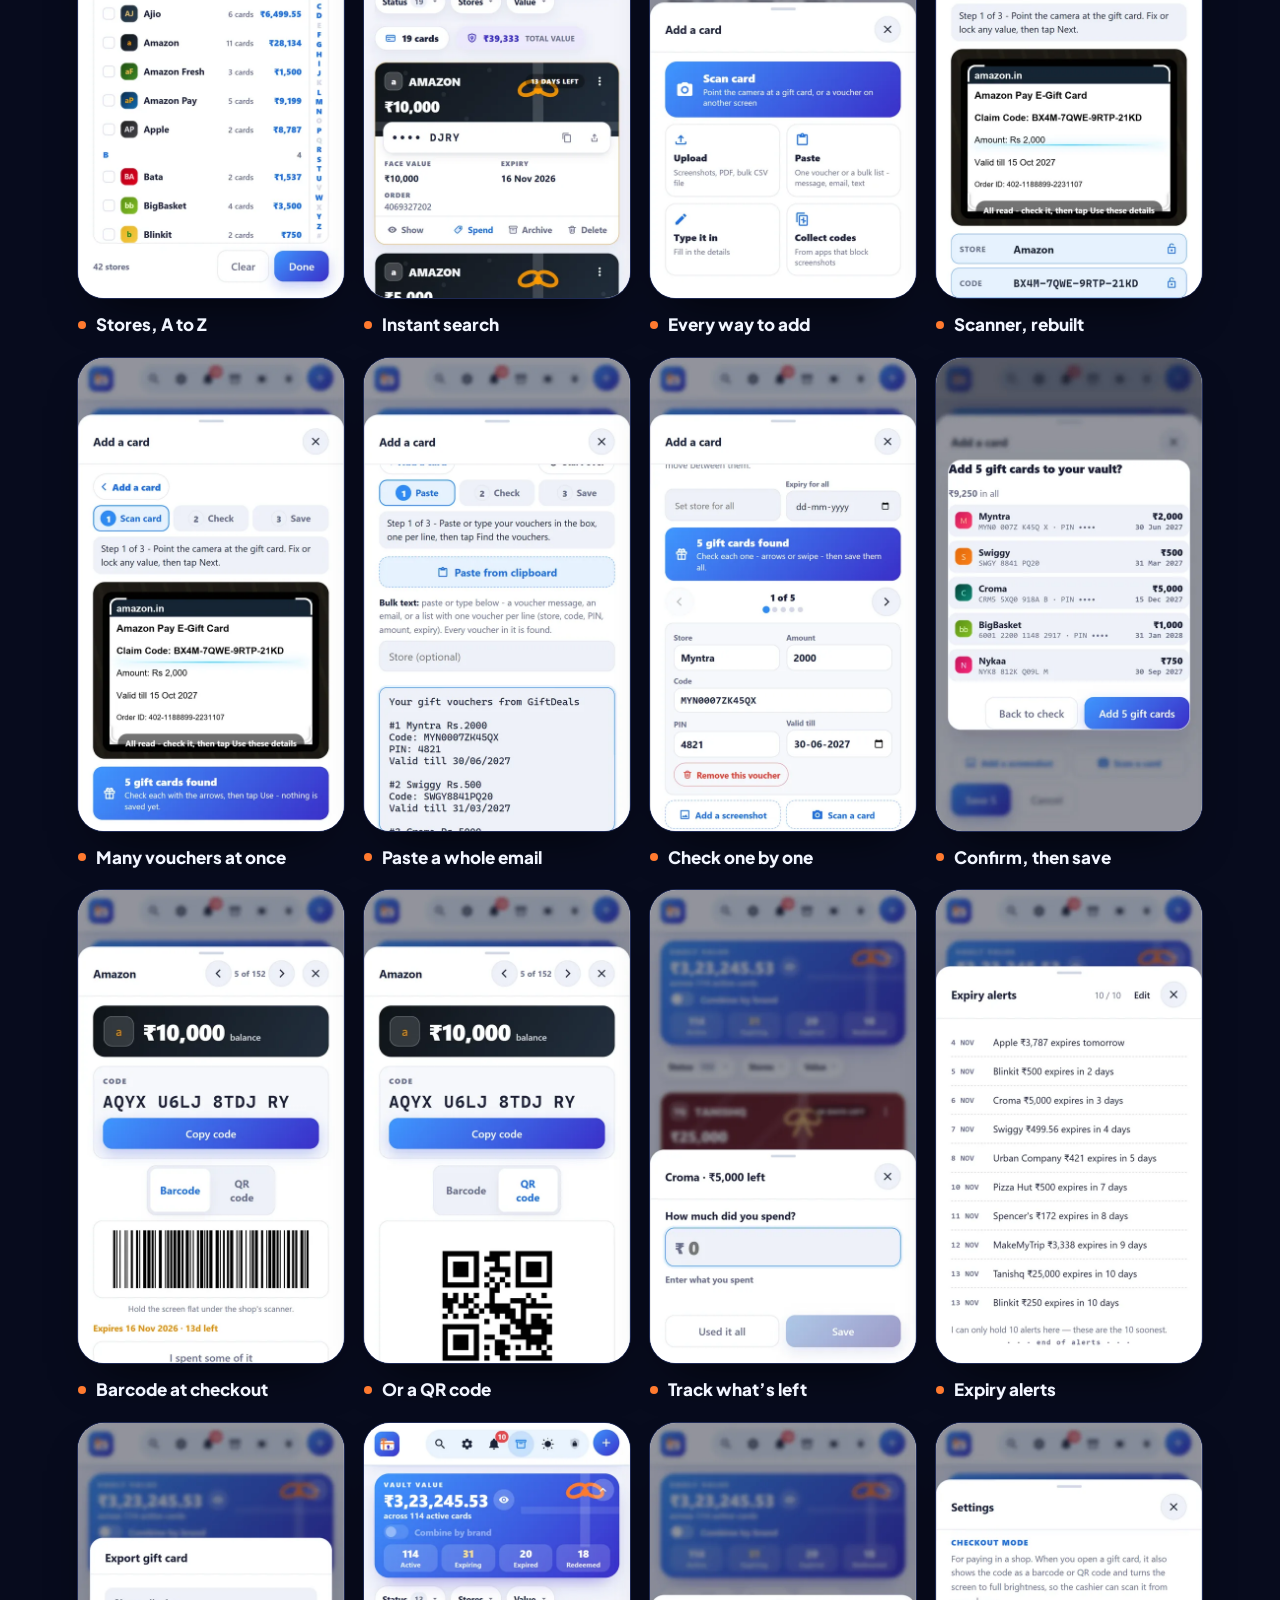
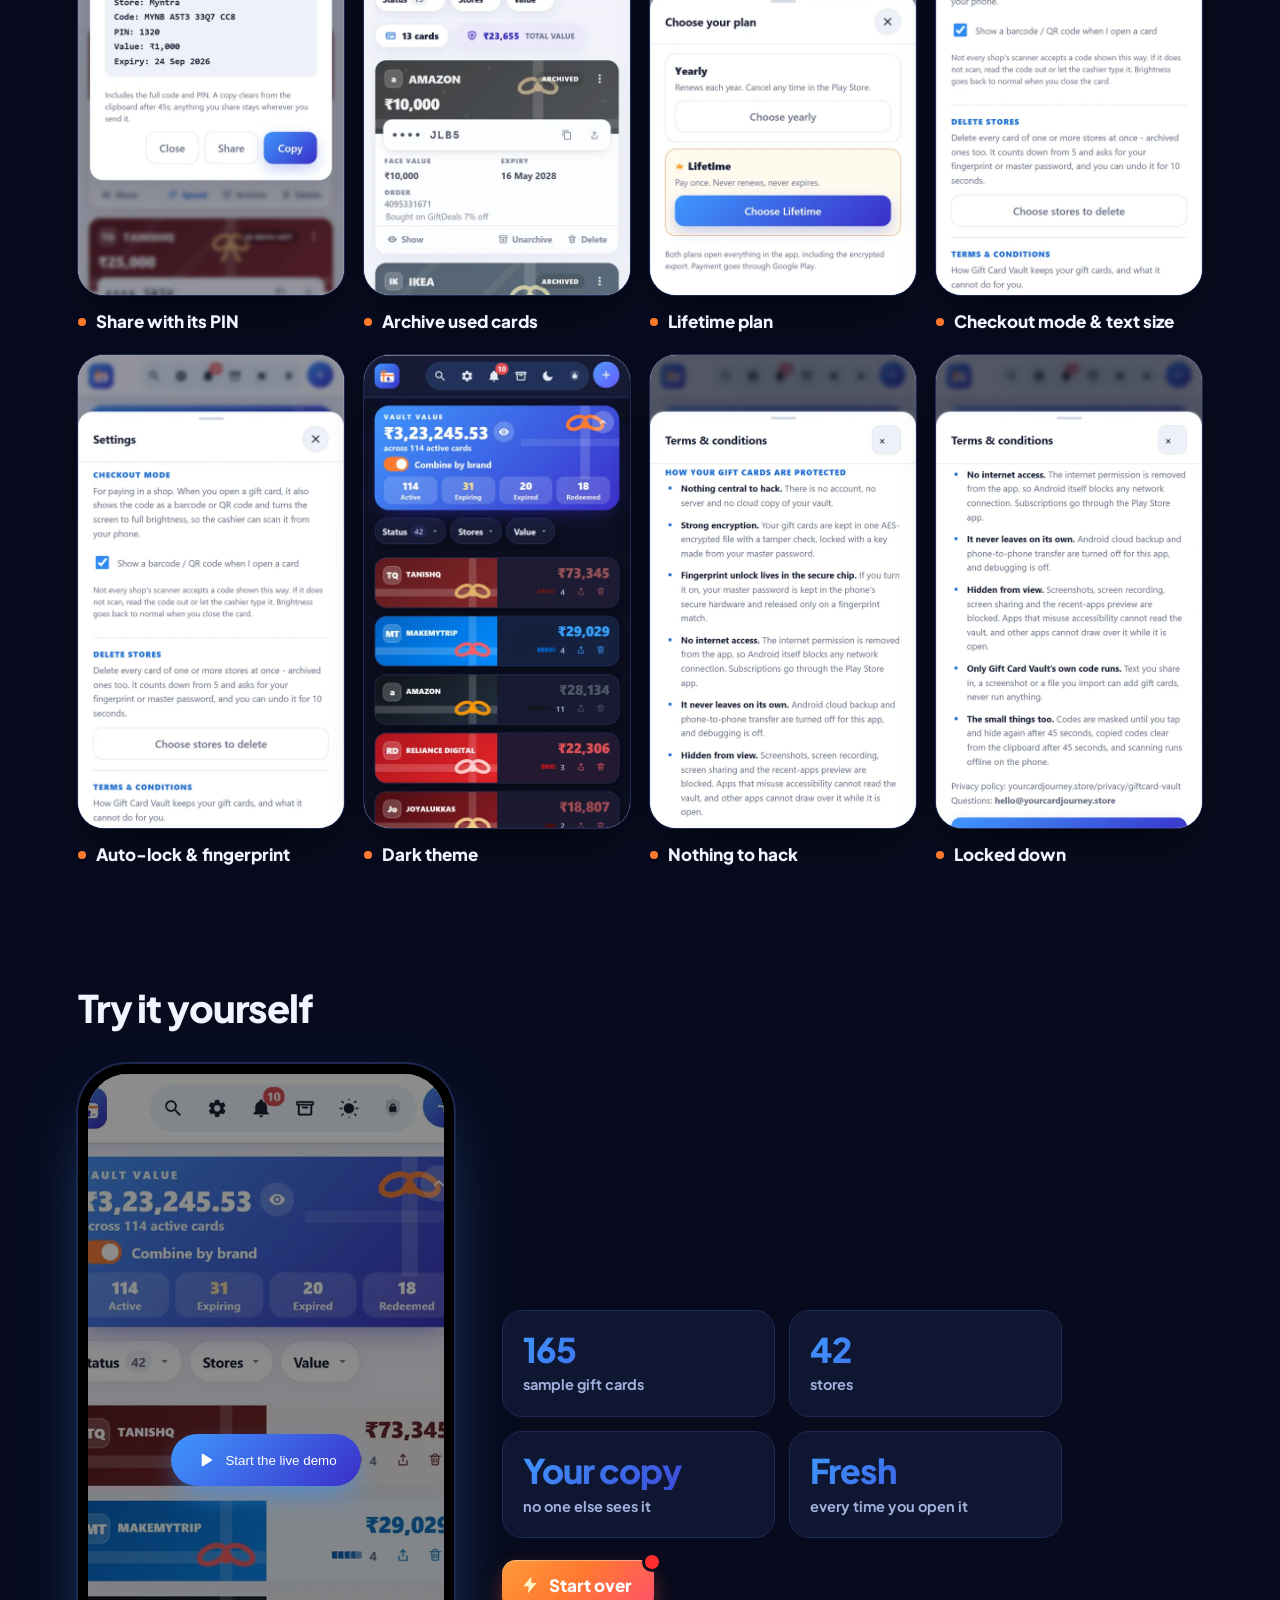
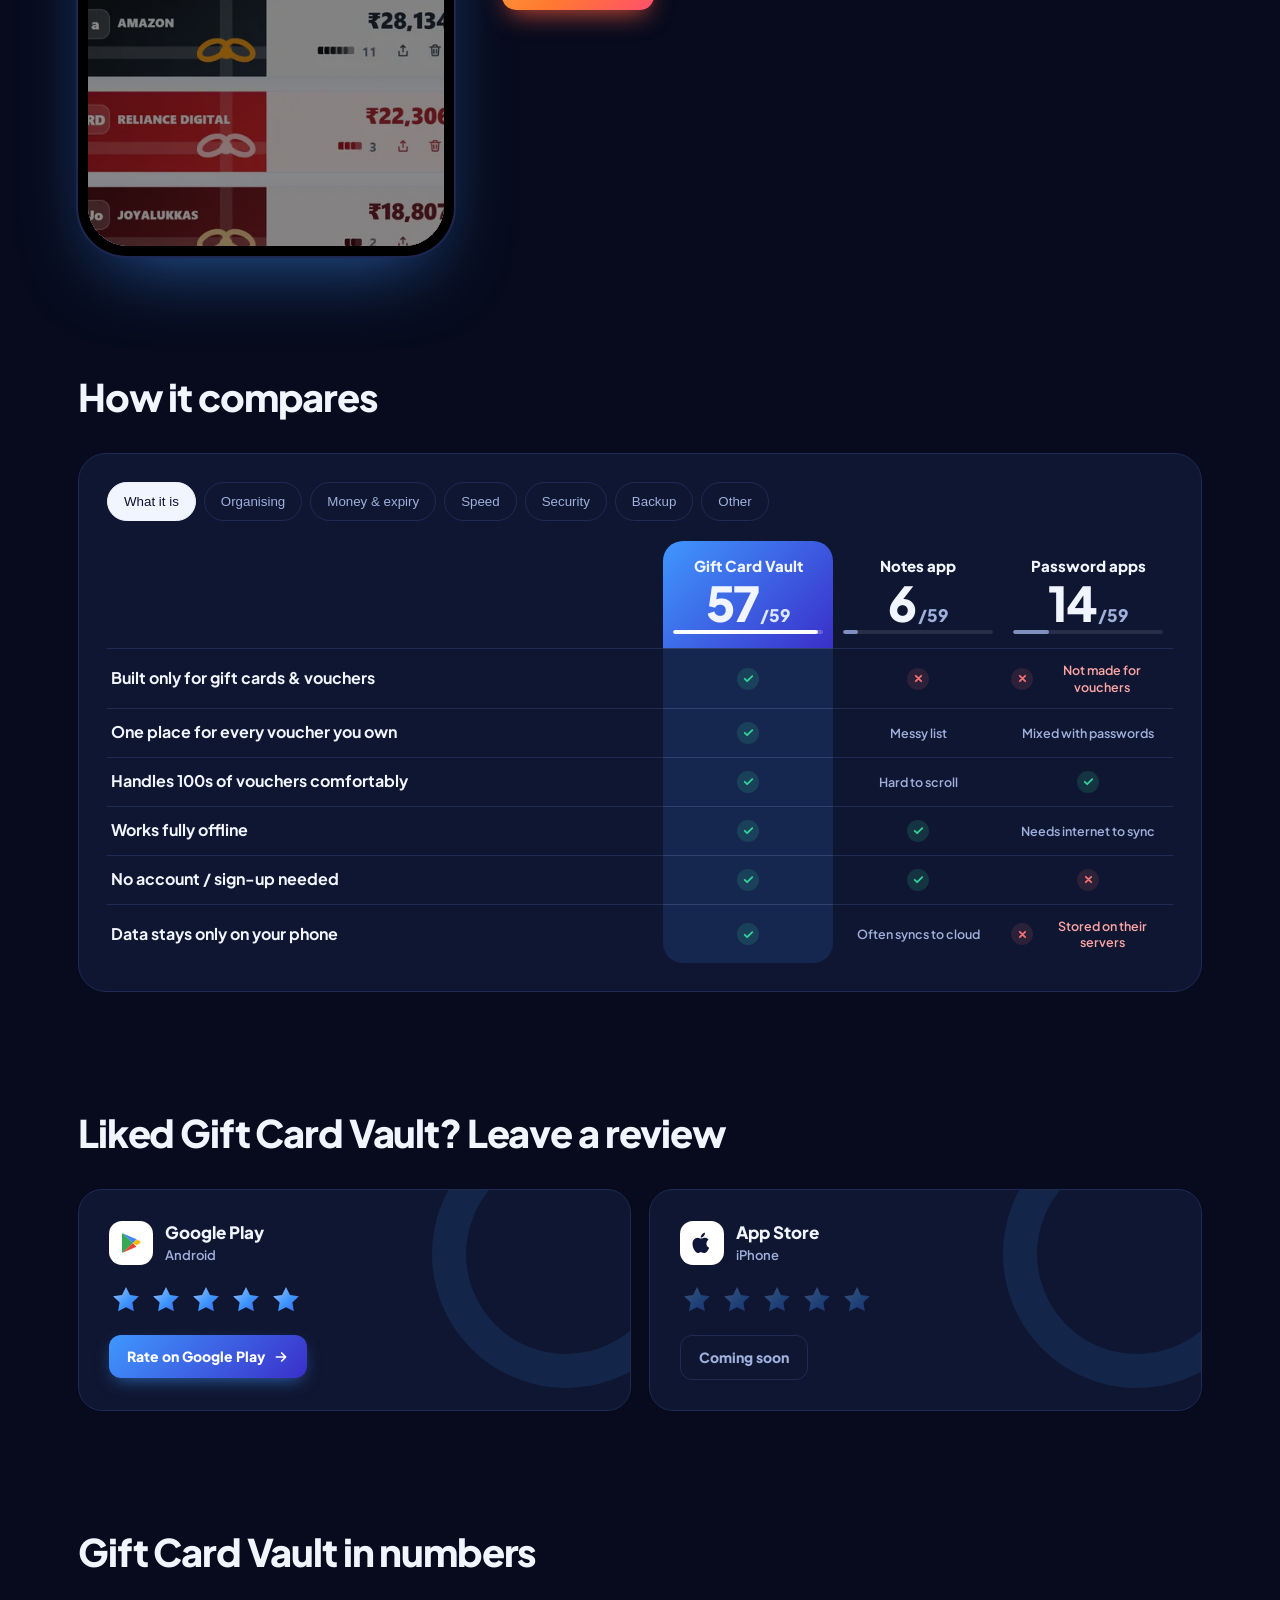
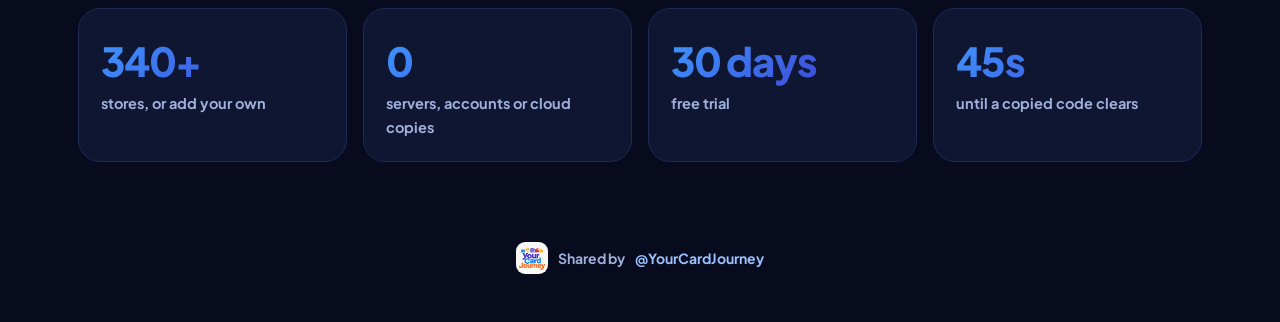
==== commit 5d6545d9: "Start over flashes like Try the live demo Co-Authored-By: Claude Opus 5.5 <noreply@anthropic.com>" ====
--- a/index.html
+++ b/index.html
@@ -200,8 +200,9 @@
 .tt b{display:block;font-size:clamp(24px,2.8vw,34px);font-weight:800;letter-spacing:-.03em;background:var(--grad);-webkit-background-clip:text;background-clip:text;color:transparent;line-height:1.1}
 .tt span{display:block;margin-top:6px;color:var(--muted);font-weight:700;font-size:14.5px}
 .try-acts{display:flex;flex-wrap:wrap;gap:10px;margin-top:22px}
-.try-reset,.try-full{display:inline-flex;align-items:center;height:44px;padding:0 18px;border-radius:12px;font:800 14px/1 inherit;text-decoration:none;cursor:pointer}
-.try-reset{background:var(--grad);color:#fff;border:0;box-shadow:0 6px 18px -6px rgba(63,151,255,.7)}
+.try-full{display:inline-flex;align-items:center;height:44px;padding:0 18px;border-radius:12px;font:800 14px/1 inherit;text-decoration:none;cursor:pointer}
+button.try-link{border:0;cursor:pointer;font-family:inherit}
+.try-reset i{box-shadow:0 0 0 3px var(--bg)}
 .try-full{background:transparent;color:var(--text);border:1px solid var(--line)}
 @media(min-width:900px){.try-full{display:none}}
 
@@ -295,7 +296,7 @@
           <div class="tt"><b>Fresh</b><span>every time you open it</span></div>
         </div>
         <div class="try-acts">
-          <button type="button" class="try-reset" id="try-reset">Start over</button>
+          <button type="button" class="try-link try-reset" id="try-reset"><svg class="bolt" viewBox="0 0 24 24" aria-hidden="true"><path fill="currentColor" d="M13.5 2 4 13.5h6.5L9.5 22 20 9.5h-6.6L13.5 2Z"/></svg>Start over<i aria-hidden="true"></i></button>
           <a class="try-full" href="demo/" target="_blank" rel="noopener">Open full screen</a>
         </div>
       </div>
